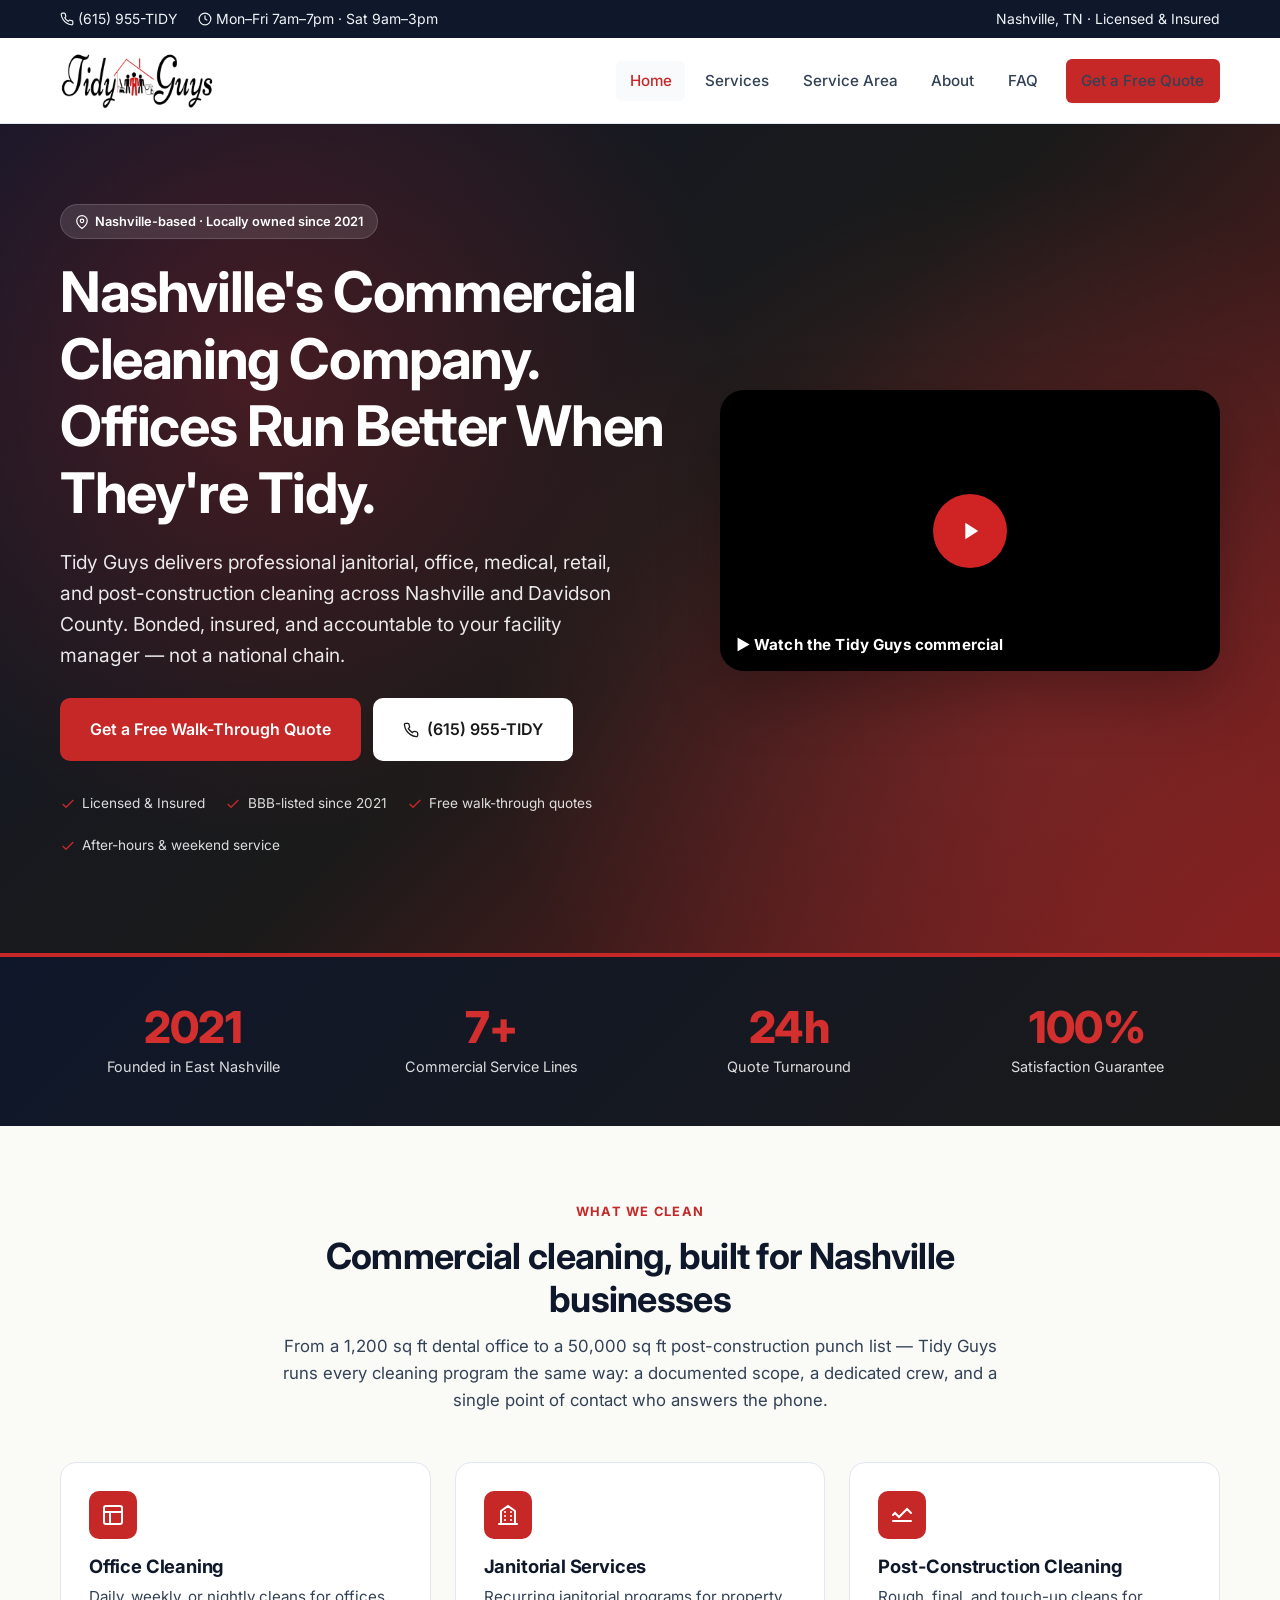
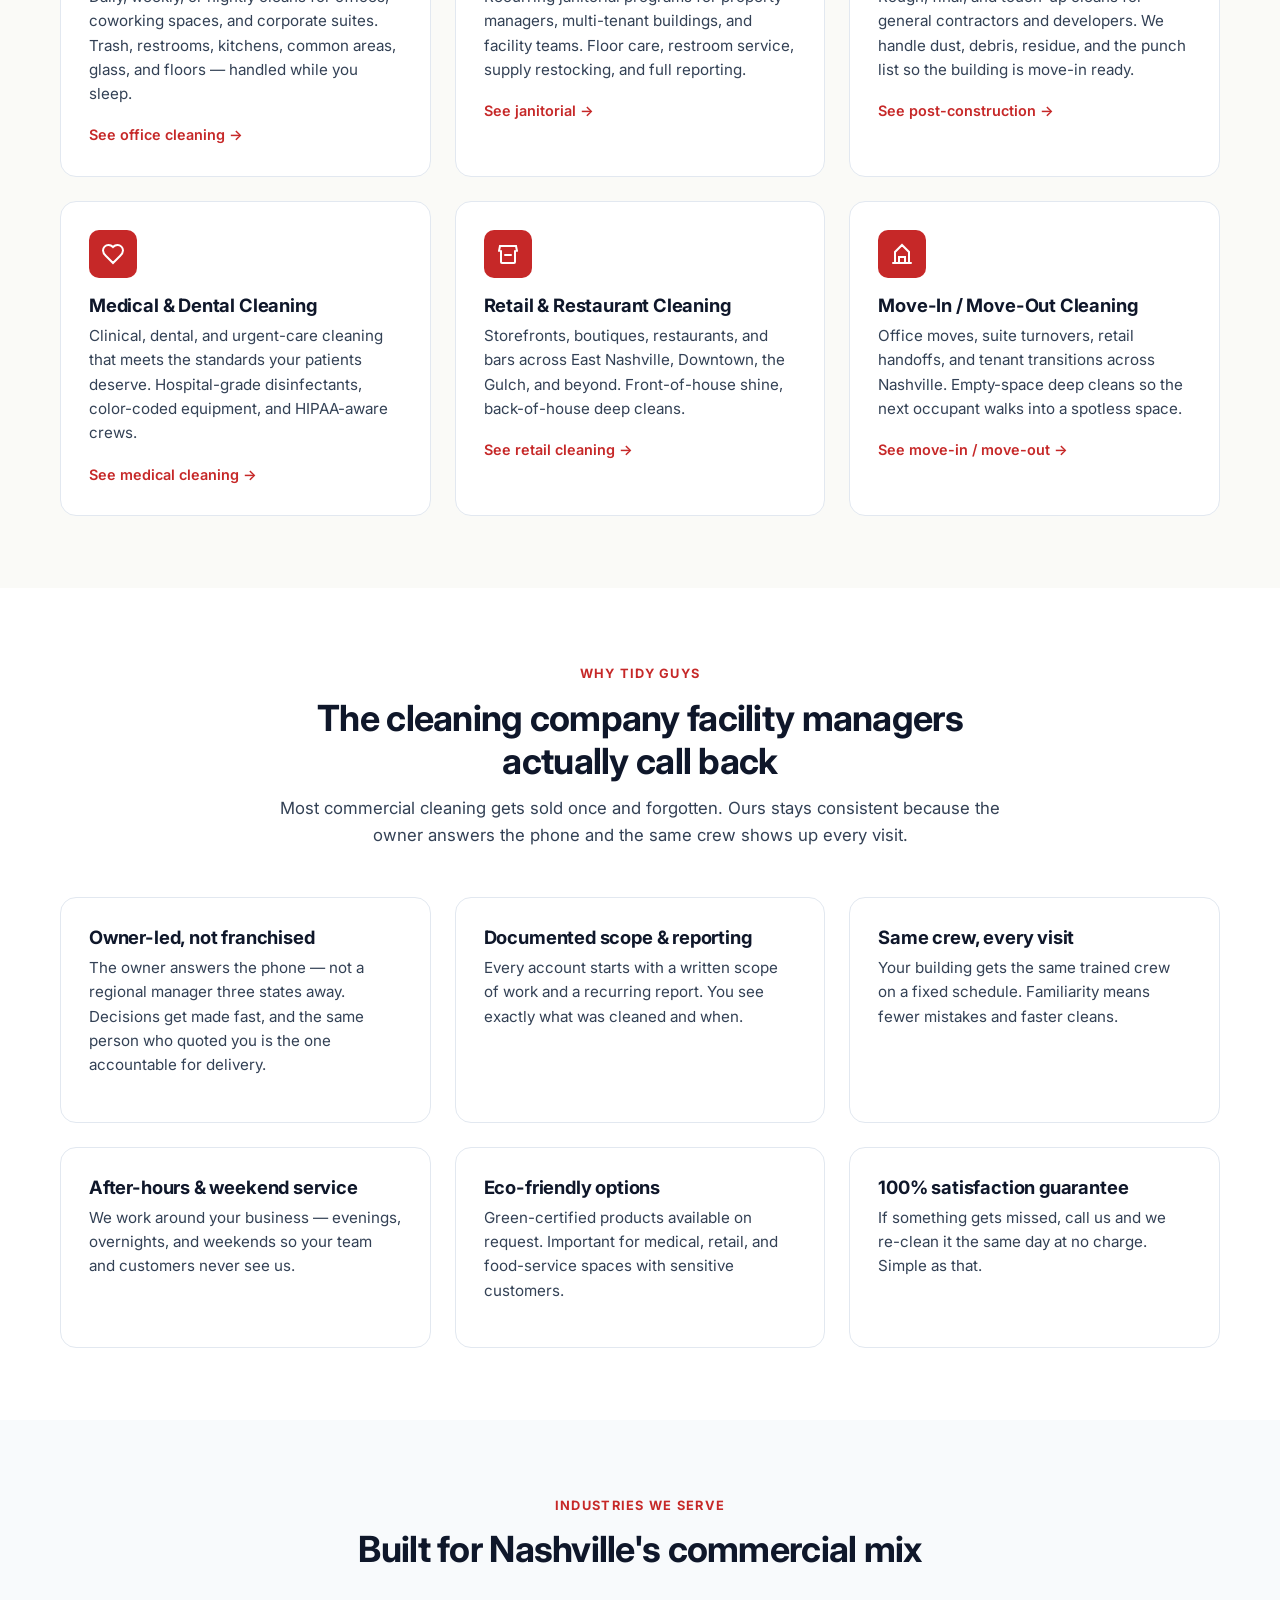
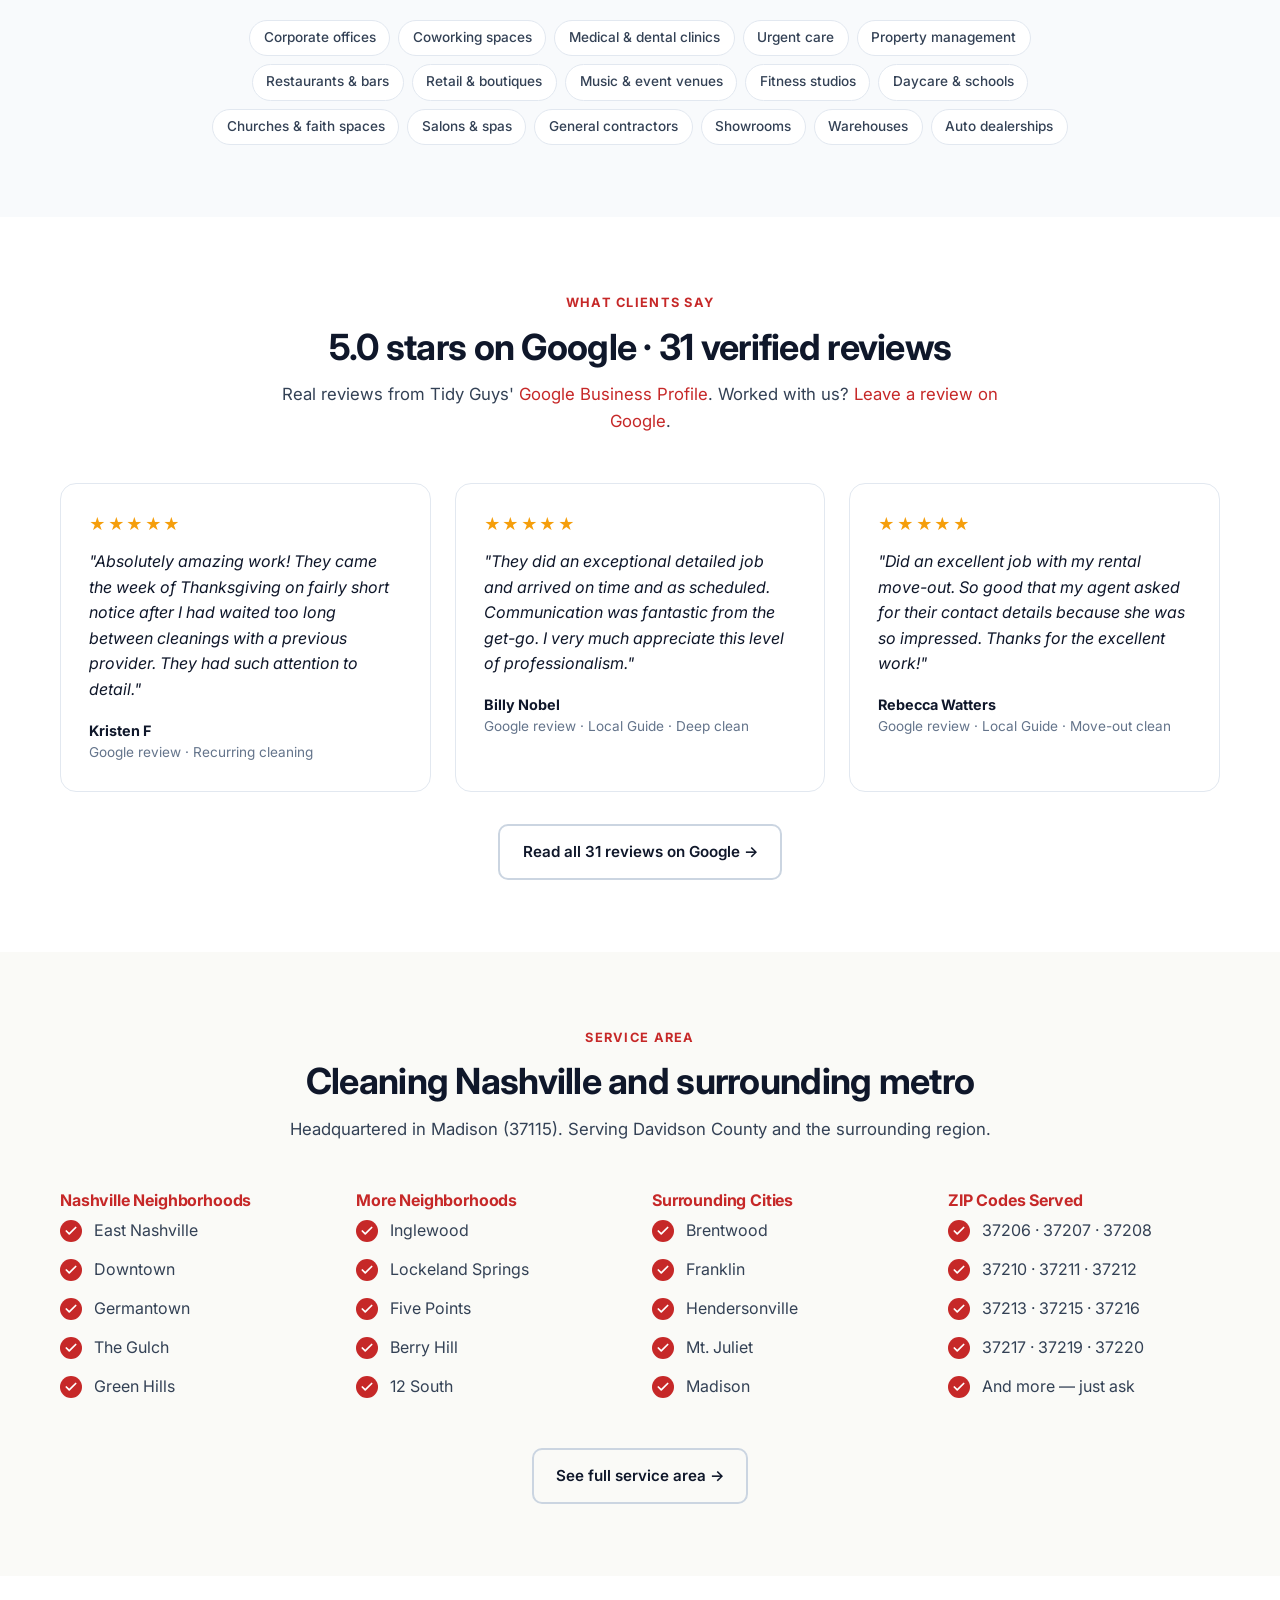
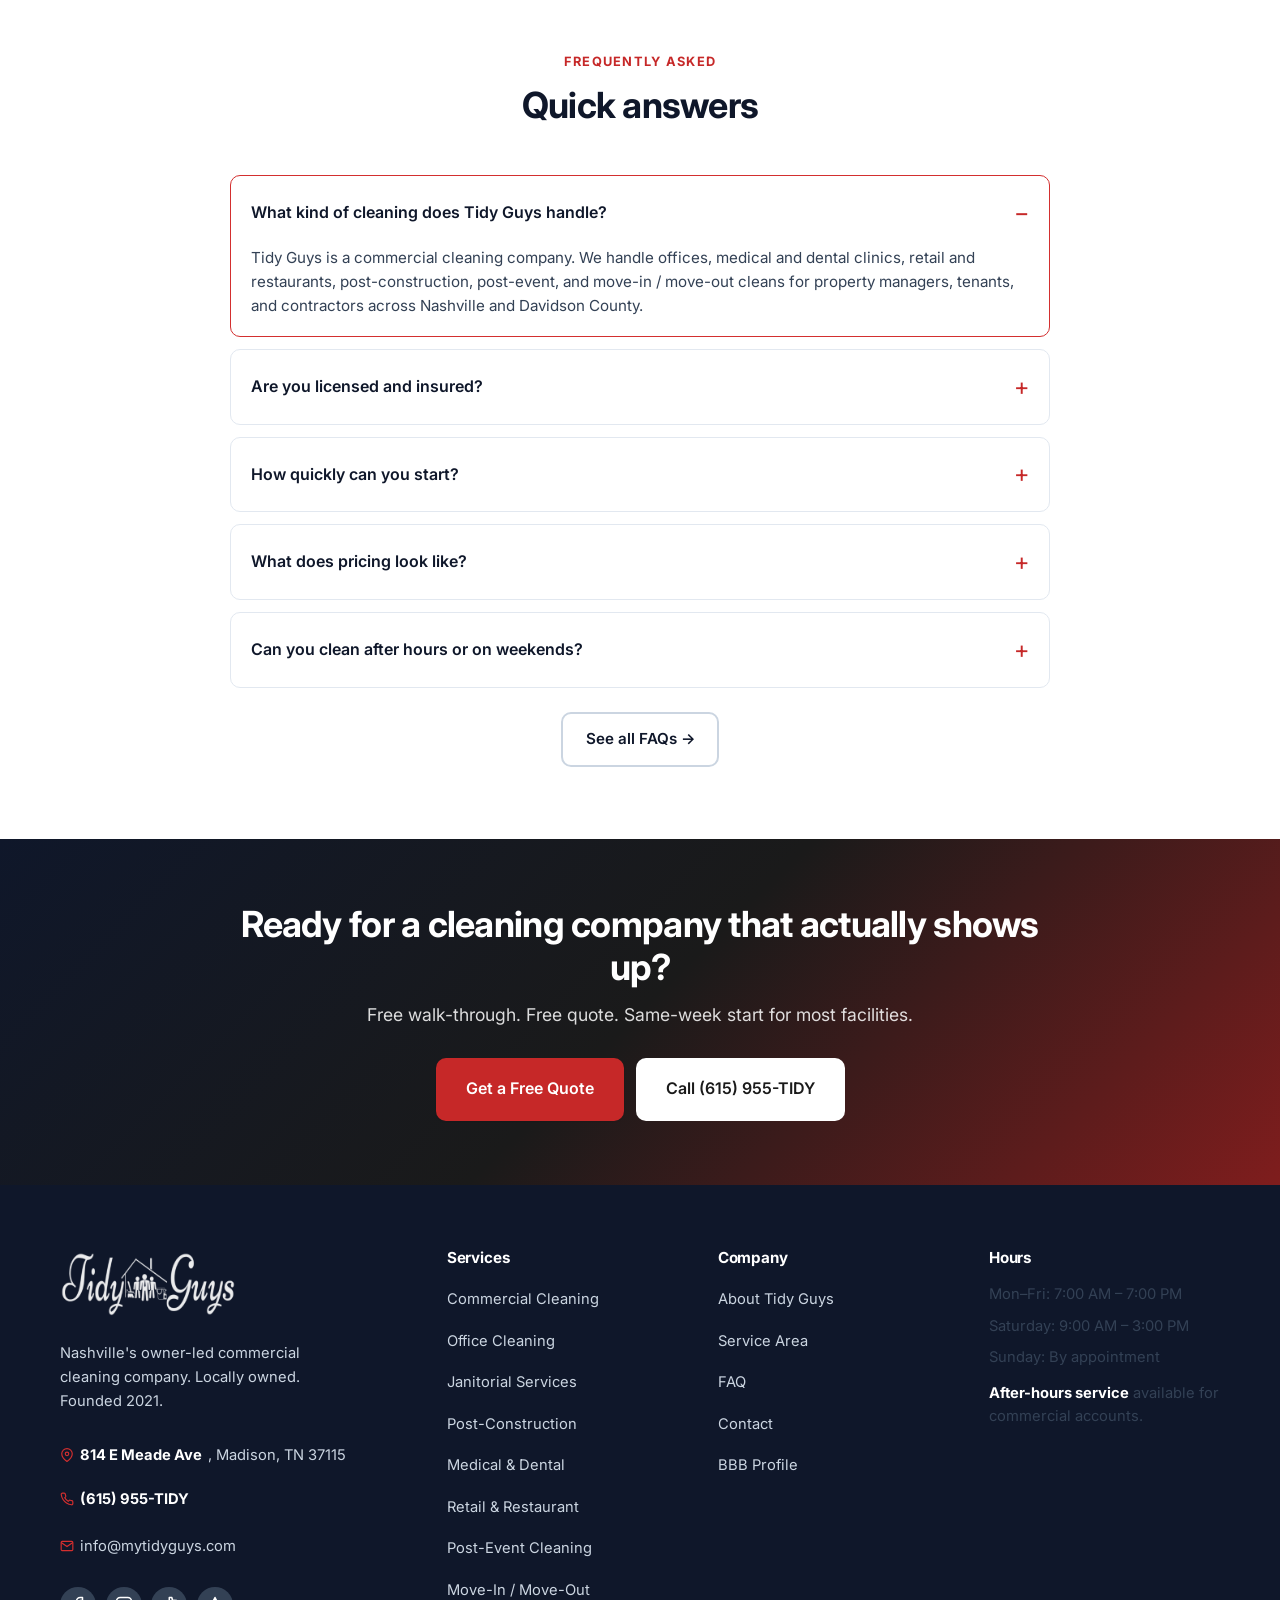
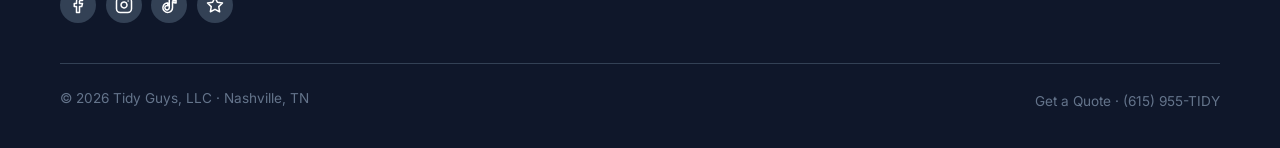
==== index.html @ 1c552ef1 "Fix email tap behavior + update Google reviews link - Email tap on mobile: intercepts mailto: on tou" ====
<!DOCTYPE html>
<html lang="en">
<head>
<meta charset="UTF-8">
<meta name="viewport" content="width=device-width, initial-scale=1.0">
<title>Tidy Guys | Commercial Cleaning &amp; Janitorial Services in Nashville, TN</title>
<meta name="description" content="Tidy Guys is Nashville's commercial cleaning and janitorial company. Office, medical, retail, post-construction, and post-event cleaning across Davidson County. Call (615) 955-TIDY for a free quote.">
<meta name="keywords" content="commercial cleaning Nashville, janitorial services Nashville, office cleaning Nashville, post-construction cleaning Nashville, Tidy Guys Nashville, East Nashville cleaning">
<meta name="author" content="Tidy Guys">
<meta name="robots" content="index, follow, max-image-preview:large">
<link rel="canonical" href="https://mytidyguys.com/">

<meta property="og:type" content="website">
<meta property="og:url" content="https://mytidyguys.com/">
<meta property="og:title" content="Tidy Guys | Commercial Cleaning &amp; Janitorial Services in Nashville, TN">
<meta property="og:description" content="Nashville's go-to commercial cleaning and janitorial company. Offices, medical, retail, post-construction, and post-event cleaning. Get a free quote today.">
<meta property="og:image" content="https://mytidyguys.com/og-image.jpg">
<meta property="og:site_name" content="Tidy Guys">
<meta property="og:locale" content="en_US">

<meta name="twitter:card" content="summary_large_image">
<meta name="twitter:title" content="Tidy Guys | Commercial Cleaning in Nashville, TN">
<meta name="twitter:description" content="Nashville's commercial cleaning and janitorial company. Free quotes. Bonded and insured.">
<meta name="twitter:image" content="https://mytidyguys.com/og-image.jpg">

<meta name="geo.region" content="US-TN">
<meta name="geo.placename" content="Nashville">
<meta name="geo.position" content="36.2570;-86.7170">
<meta name="ICBM" content="36.2570, -86.7170">

<link rel="preconnect" href="https://fonts.googleapis.com">
<link rel="preconnect" href="https://fonts.gstatic.com" crossorigin>
<link href="https://fonts.googleapis.com/css2?family=Inter:wght@400;500;600;700;800&display=swap" rel="stylesheet">
<link rel="stylesheet" href="/css/styles.css">

<link rel="icon" type="image/svg+xml" href="data:image/svg+xml,%3Csvg xmlns='http://www.w3.org/2000/svg' viewBox='0 0 64 64'%3E%3Crect width='64' height='64' rx='14' fill='%23dc2626'/%3E%3Ctext x='50%25' y='50%25' text-anchor='middle' dominant-baseline='central' font-family='Arial,sans-serif' font-weight='800' font-size='34' fill='white'%3ET%3C/text%3E%3C/svg%3E">

<script type="application/ld+json">
{
  "@context": "https://schema.org",
  "@type": "CleaningService",
  "@id": "https://mytidyguys.com/#business",
  "name": "Tidy Guys",
  "alternateName": "Tidy Guys Nashville",
  "url": "https://mytidyguys.com/",
  "logo": "https://mytidyguys.com/logo.png",
  "image": "https://mytidyguys.com/og-image.jpg",
  "description": "Tidy Guys is a Nashville, Tennessee commercial cleaning and janitorial company serving offices, medical facilities, retail spaces, restaurants, and post-construction sites across Davidson County and surrounding areas.",
  "telephone": "+1-615-955-8439",
  "email": "info@mytidyguys.com",
  "priceRange": "$$",
  "address": {
    "@type": "PostalAddress",
    "streetAddress": "814 E Meade Ave",
    "addressLocality": "Madison",
    "addressRegion": "TN",
    "postalCode": "37115",
    "addressCountry": "US"
  },
  "geo": {
    "@type": "GeoCoordinates",
    "latitude": 36.2570,
    "longitude": -86.7170
  },
  "areaServed": [
    {"@type": "City", "name": "Nashville", "@id": "https://en.wikipedia.org/wiki/Nashville,_Tennessee"},
    {"@type": "City", "name": "Brentwood, TN"},
    {"@type": "City", "name": "Franklin, TN"},
    {"@type": "City", "name": "Hendersonville, TN"},
    {"@type": "City", "name": "Mt. Juliet, TN"},
    {"@type": "City", "name": "Antioch, TN"},
    {"@type": "City", "name": "Madison, TN"},
    {"@type": "AdministrativeArea", "name": "Davidson County, TN"}
  ],
  "openingHoursSpecification": [
    {"@type": "OpeningHoursSpecification", "dayOfWeek": ["Monday","Tuesday","Wednesday","Thursday","Friday"], "opens": "07:00", "closes": "19:00"},
    {"@type": "OpeningHoursSpecification", "dayOfWeek": "Saturday", "opens": "09:00", "closes": "15:00"}
  ],
  "foundingDate": "2021",
  "foundingLocation": "Nashville, TN",
  "knowsAbout": [
    "Commercial cleaning",
    "Janitorial services",
    "Office cleaning",
    "Post-construction cleaning",
    "Medical facility cleaning",
    "Retail and restaurant cleaning",
    "Post-event cleaning",
    "Disinfection and sanitization",
    "Floor stripping and waxing",
    "Carpet cleaning"
  ],
  "sameAs": [
    "https://www.facebook.com/tidyguys615/",
    "https://www.instagram.com/tidyguys615/",
    "https://www.tiktok.com/@tidyguys",
    "https://www.google.com/search?q=Tidy+Guys+LLC+Reviews",
    "https://www.bbb.org/us/tn/nashville/profile/cleaning-services/tidy-guys-0573-37327518",
    "https://www.yelp.com/biz/tidy-guys-nashville",
    "https://nextdoor.com/pages/tidy-guys-nashville-tn/"
  ],
  "aggregateRating": {
    "@type": "AggregateRating",
    "ratingValue": "5.0",
    "reviewCount": "31",
    "bestRating": "5",
    "worstRating": "1"
  },
  "review": [
    {
      "@type": "Review",
      "author": {"@type": "Person", "name": "Kristen F"},
      "reviewRating": {"@type": "Rating", "ratingValue": "5", "bestRating": "5"},
      "reviewBody": "Absolutely amazing work! They came the week of Thanksgiving on fairly short notice after I had waited too long between cleanings with a previous provider. They had such attention to detail."
    }
  ],
  "hasOfferCatalog": {
    "@type": "OfferCatalog",
    "name": "Tidy Guys Commercial Cleaning Services",
    "itemListElement": [
      {"@type": "Offer", "itemOffered": {"@type": "Service", "name": "Commercial Cleaning", "url": "https://mytidyguys.com/services/commercial-cleaning.html"}},
      {"@type": "Offer", "itemOffered": {"@type": "Service", "name": "Office Cleaning", "url": "https://mytidyguys.com/services/office-cleaning.html"}},
      {"@type": "Offer", "itemOffered": {"@type": "Service", "name": "Janitorial Services", "url": "https://mytidyguys.com/services/janitorial-services.html"}},
      {"@type": "Offer", "itemOffered": {"@type": "Service", "name": "Post-Construction Cleaning", "url": "https://mytidyguys.com/services/post-construction-cleaning.html"}},
      {"@type": "Offer", "itemOffered": {"@type": "Service", "name": "Medical Facility Cleaning", "url": "https://mytidyguys.com/services/medical-cleaning.html"}},
      {"@type": "Offer", "itemOffered": {"@type": "Service", "name": "Retail &amp; Restaurant Cleaning", "url": "https://mytidyguys.com/services/retail-restaurant-cleaning.html"}},
      {"@type": "Offer", "itemOffered": {"@type": "Service", "name": "Post-Event Cleaning", "url": "https://mytidyguys.com/services/post-event-cleaning.html"}},
      {"@type": "Offer", "itemOffered": {"@type": "Service", "name": "Move-In / Move-Out Cleaning", "url": "https://mytidyguys.com/services/move-in-out-cleaning.html"}}
    ]
  },
  "slogan": "We keep it tidy, you do the rest.",
  "paymentAccepted": "Cash, Check, Credit Card, ACH",
  "currenciesAccepted": "USD"
}
</script>

<script type="application/ld+json">
{
  "@context": "https://schema.org",
  "@type": "WebSite",
  "url": "https://mytidyguys.com/",
  "name": "Tidy Guys",
  "publisher": {"@id": "https://mytidyguys.com/#business"},
  "inLanguage": "en-US"
}
</script>

<script type="application/ld+json">
{
  "@context": "https://schema.org",
  "@type": "VideoObject",
  "name": "Tidy Guys Commercial",
  "description": "Tidy Guys is Nashville's commercial cleaning and janitorial company serving offices, medical, retail, restaurants, post-construction, and post-event spaces across Davidson County.",
  "thumbnailUrl": "https://i.ytimg.com/vi/BDt0sd2KgnM/maxresdefault.jpg",
  "uploadDate": "2024-01-01",
  "contentUrl": "https://www.youtube.com/watch?v=BDt0sd2KgnM",
  "embedUrl": "https://www.youtube.com/embed/BDt0sd2KgnM",
  "publisher": {"@id": "https://mytidyguys.com/#business"}
}
</script>

<script type="application/ld+json">
{
  "@context": "https://schema.org",
  "@type": "FAQPage",
  "mainEntity": [
    {
      "@type": "Question",
      "name": "What areas does Tidy Guys serve?",
      "acceptedAnswer": {"@type": "Answer", "text": "Tidy Guys serves the entire Nashville metro area and Davidson County, including East Nashville, Downtown, Germantown, The Gulch, Green Hills, Brentwood, Franklin, Hendersonville, Mt. Juliet, Antioch, and Madison."}
    },
    {
      "@type": "Question",
      "name": "What kind of cleaning does Tidy Guys handle?",
      "acceptedAnswer": {"@type": "Answer", "text": "Tidy Guys is a commercial cleaning company. We handle offices, medical and dental clinics, retail and restaurants, post-construction, post-event, and move-in / move-out cleans for property managers, tenants, and contractors across Nashville and Davidson County."}
    },
    {
      "@type": "Question",
      "name": "Is Tidy Guys insured?",
      "acceptedAnswer": {"@type": "Answer", "text": "Yes. Tidy Guys is fully insured. Certificates of insurance can be provided to property managers and facility owners on request."}
    },
    {
      "@type": "Question",
      "name": "How fast can Tidy Guys provide a quote?",
      "acceptedAnswer": {"@type": "Answer", "text": "Most commercial quotes are returned within one business day after a brief walk-through or virtual consultation."}
    },
    {
      "@type": "Question",
      "name": "Does Tidy Guys offer after-hours and weekend cleaning?",
      "acceptedAnswer": {"@type": "Answer", "text": "Yes. Most of our commercial accounts are cleaned in the evening, overnight, or on weekends so your business can keep running uninterrupted."}
    }
  ]
}
</script>

<script type="application/ld+json">
{
  "@context": "https://schema.org",
  "@type": "BreadcrumbList",
  "itemListElement": [
    {"@type": "ListItem", "position": 1, "name": "Home", "item": "https://mytidyguys.com/"}
  ]
}
</script>
</head>
<body>

<!-- TOP BAR -->
<div class="topbar">
  <div class="container">
    <div class="topbar-left">
      <a href="tel:+16159558439"><svg viewBox="0 0 24 24" fill="none" stroke="currentColor" stroke-width="2"><path d="M22 16.92v3a2 2 0 0 1-2.18 2 19.79 19.79 0 0 1-8.63-3.07 19.5 19.5 0 0 1-6-6 19.79 19.79 0 0 1-3.07-8.67A2 2 0 0 1 4.11 2h3a2 2 0 0 1 2 1.72 12.84 12.84 0 0 0 .7 2.81 2 2 0 0 1-.45 2.11L8.09 9.91a16 16 0 0 0 6 6l1.27-1.27a2 2 0 0 1 2.11-.45 12.84 12.84 0 0 0 2.81.7A2 2 0 0 1 22 16.92z"/></svg>(615) 955-TIDY</a>
      <span class="hide-mobile"><svg viewBox="0 0 24 24" fill="none" stroke="currentColor" stroke-width="2"><circle cx="12" cy="12" r="10"/><polyline points="12 6 12 12 16 14"/></svg>Mon–Fri 7am–7pm · Sat 9am–3pm</span>
    </div>
    <div class="topbar-right">
      <span>Nashville, TN · Licensed &amp; Insured</span>
    </div>
  </div>
</div>

<!-- HEADER -->
<header class="header">
  <div class="container">
    <a href="/" class="logo" aria-label="Tidy Guys home"><img src="/logo.png" onerror="this.onerror=null;this.src='/logo.svg'" alt="Tidy Guys — Nashville Commercial Cleaning" class="logo-img"></a>
    <button class="menu-toggle" aria-label="Toggle menu" onclick="document.querySelector('.nav').classList.toggle('is-open')">
      <svg viewBox="0 0 24 24" fill="none" stroke-width="2" stroke-linecap="round"><line x1="3" y1="6" x2="21" y2="6"/><line x1="3" y1="12" x2="21" y2="12"/><line x1="3" y1="18" x2="21" y2="18"/></svg>
    </button>
    <nav class="nav" aria-label="Primary">
      <a href="/" class="active">Home</a>
      <a href="/services.html">Services</a>
      <a href="/service-area.html">Service Area</a>
      <a href="/about.html">About</a>
      <a href="/faq.html">FAQ</a>
      <a href="/contact.html" class="btn btn-primary">Get a Free Quote</a>
    </nav>
  </div>
</header>

<!-- HERO -->
<section class="hero">
  <div class="container">
    <div class="hero-grid">
      <div>
        <span class="hero-eyebrow">
          <svg width="14" height="14" viewBox="0 0 24 24" fill="none" stroke="currentColor" stroke-width="2"><path d="M21 10c0 7-9 13-9 13s-9-6-9-13a9 9 0 0 1 18 0z"/><circle cx="12" cy="10" r="3"/></svg>
          Nashville-based · Locally owned since 2021
        </span>
        <h1>Nashville's Commercial Cleaning Company.<br>Offices Run Better When They're Tidy.</h1>
        <p class="lede">Tidy Guys delivers professional janitorial, office, medical, retail, and post-construction cleaning across Nashville and Davidson County. Bonded, insured, and accountable to your facility manager — not a national chain.</p>
        <div class="hero-ctas">
          <a href="/contact.html" class="btn btn-accent btn-lg">Get a Free Walk-Through Quote</a>
          <a href="tel:+16159558439" class="btn btn-white btn-lg">
            <svg width="16" height="16" viewBox="0 0 24 24" fill="none" stroke="currentColor" stroke-width="2"><path d="M22 16.92v3a2 2 0 0 1-2.18 2 19.79 19.79 0 0 1-8.63-3.07 19.5 19.5 0 0 1-6-6 19.79 19.79 0 0 1-3.07-8.67A2 2 0 0 1 4.11 2h3a2 2 0 0 1 2 1.72 12.84 12.84 0 0 0 .7 2.81 2 2 0 0 1-.45 2.11L8.09 9.91a16 16 0 0 0 6 6l1.27-1.27a2 2 0 0 1 2.11-.45 12.84 12.84 0 0 0 2.81.7A2 2 0 0 1 22 16.92z"/></svg>
            (615) 955-TIDY
          </a>
        </div>
        <div class="hero-trust">
          <span><svg viewBox="0 0 24 24" fill="none" stroke-width="2"><polyline points="20 6 9 17 4 12"/></svg>Licensed &amp; Insured</span>
          <span><svg viewBox="0 0 24 24" fill="none" stroke-width="2"><polyline points="20 6 9 17 4 12"/></svg>BBB-listed since 2021</span>
          <span><svg viewBox="0 0 24 24" fill="none" stroke-width="2"><polyline points="20 6 9 17 4 12"/></svg>Free walk-through quotes</span>
          <span><svg viewBox="0 0 24 24" fill="none" stroke-width="2"><polyline points="20 6 9 17 4 12"/></svg>After-hours &amp; weekend service</span>
        </div>
      </div>

      <aside class="hero-card hero-video" style="padding:0;overflow:hidden;background:#000;">
        <div id="tg-video" class="tg-video-wrap" role="button" tabindex="0" aria-label="Play Tidy Guys commercial" style="position:relative;aspect-ratio:16/9;width:100%;cursor:pointer;background:url('https://i.ytimg.com/vi/BDt0sd2KgnM/maxresdefault.jpg') center/cover no-repeat;">
          <div aria-hidden="true" style="position:absolute;inset:0;background:linear-gradient(180deg, rgba(0,0,0,0) 40%, rgba(0,0,0,0.55) 100%);"></div>
          <div aria-hidden="true" style="position:absolute;top:50%;left:50%;transform:translate(-50%,-50%);width:74px;height:74px;border-radius:50%;background:rgba(220,38,38,0.95);display:flex;align-items:center;justify-content:center;box-shadow:0 8px 24px rgba(0,0,0,0.45);">
            <svg width="28" height="28" viewBox="0 0 24 24" fill="white" aria-hidden="true"><polygon points="8,5 19,12 8,19"/></svg>
          </div>
          <div style="position:absolute;left:1rem;right:1rem;bottom:0.9rem;color:#fff;font-weight:700;font-size:0.95rem;letter-spacing:0.01em;text-shadow:0 1px 4px rgba(0,0,0,0.6);">▶ Watch the Tidy Guys commercial</div>
        </div>
        <script>
          (function(){
            var w = document.getElementById('tg-video');
            if(!w) return;
            function load(){
              var f = document.createElement('iframe');
              f.setAttribute('src','https://www.youtube.com/embed/BDt0sd2KgnM?autoplay=1&rel=0&modestbranding=1');
              f.setAttribute('title','Tidy Guys commercial');
              f.setAttribute('allow','accelerometer; autoplay; clipboard-write; encrypted-media; gyroscope; picture-in-picture; web-share');
              f.setAttribute('allowfullscreen','');
              f.setAttribute('loading','lazy');
              f.style.cssText='width:100%;height:100%;border:0;display:block;';
              w.innerHTML='';
              w.style.cursor='default';
              w.appendChild(f);
            }
            w.addEventListener('click', load);
            w.addEventListener('keydown', function(e){ if(e.key==='Enter'||e.key===' '){ e.preventDefault(); load(); } });
          })();
        </script>
      </aside>
    </div>
  </div>
</section>

<!-- TRUST STAT BAND -->
<section class="stat-band">
  <div class="container">
    <div class="stat-grid">
      <div class="stat"><div class="num">2021</div><div class="lab">Founded in East Nashville</div></div>
      <div class="stat"><div class="num">7+</div><div class="lab">Commercial Service Lines</div></div>
      <div class="stat"><div class="num">24h</div><div class="lab">Quote Turnaround</div></div>
      <div class="stat"><div class="num">100%</div><div class="lab">Satisfaction Guarantee</div></div>
    </div>
  </div>
</section>

<!-- SERVICES -->
<section class="section section-cream" id="services">
  <div class="container">
    <div class="section-head">
      <span class="eyebrow">What We Clean</span>
      <h2>Commercial cleaning, built for Nashville businesses</h2>
      <p>From a 1,200 sq ft dental office to a 50,000 sq ft post-construction punch list — Tidy Guys runs every cleaning program the same way: a documented scope, a dedicated crew, and a single point of contact who answers the phone.</p>
    </div>

    <div class="grid grid-3">

      <article class="card">
        <div class="card-icon"><svg viewBox="0 0 24 24" fill="none" stroke-width="2" stroke-linecap="round"><rect x="3" y="3" width="18" height="18" rx="2"/><path d="M3 9h18M9 21V9"/></svg></div>
        <h3>Office Cleaning</h3>
        <p>Daily, weekly, or nightly cleans for offices, coworking spaces, and corporate suites. Trash, restrooms, kitchens, common areas, glass, and floors — handled while you sleep.</p>
        <a href="/services/office-cleaning.html" class="card-link">See office cleaning →</a>
      </article>

      <article class="card">
        <div class="card-icon"><svg viewBox="0 0 24 24" fill="none" stroke-width="2" stroke-linecap="round"><path d="M3 21h18M5 21V8l7-5 7 5v13M9 9h.01M9 13h.01M9 17h.01M15 9h.01M15 13h.01M15 17h.01"/></svg></div>
        <h3>Janitorial Services</h3>
        <p>Recurring janitorial programs for property managers, multi-tenant buildings, and facility teams. Floor care, restroom service, supply restocking, and full reporting.</p>
        <a href="/services/janitorial-services.html" class="card-link">See janitorial →</a>
      </article>

      <article class="card">
        <div class="card-icon"><svg viewBox="0 0 24 24" fill="none" stroke-width="2" stroke-linecap="round"><path d="M3 12l2-2 4 4 8-8 4 4M3 18h18"/></svg></div>
        <h3>Post-Construction Cleaning</h3>
        <p>Rough, final, and touch-up cleans for general contractors and developers. We handle dust, debris, residue, and the punch list so the building is move-in ready.</p>
        <a href="/services/post-construction-cleaning.html" class="card-link">See post-construction →</a>
      </article>

      <article class="card">
        <div class="card-icon"><svg viewBox="0 0 24 24" fill="none" stroke-width="2" stroke-linecap="round"><path d="M19 14c1.49-1.46 3-3.21 3-5.5A5.5 5.5 0 0 0 16.5 3c-1.76 0-3 .5-4.5 2-1.5-1.5-2.74-2-4.5-2A5.5 5.5 0 0 0 2 8.5c0 2.29 1.51 4.04 3 5.5l7 7z"/></svg></div>
        <h3>Medical &amp; Dental Cleaning</h3>
        <p>Clinical, dental, and urgent-care cleaning that meets the standards your patients deserve. Hospital-grade disinfectants, color-coded equipment, and HIPAA-aware crews.</p>
        <a href="/services/medical-cleaning.html" class="card-link">See medical cleaning →</a>
      </article>

      <article class="card">
        <div class="card-icon"><svg viewBox="0 0 24 24" fill="none" stroke-width="2" stroke-linecap="round"><path d="M3 9l1-5h16l1 5M5 9v11a1 1 0 0 0 1 1h12a1 1 0 0 0 1-1V9M9 13h6"/></svg></div>
        <h3>Retail &amp; Restaurant Cleaning</h3>
        <p>Storefronts, boutiques, restaurants, and bars across East Nashville, Downtown, the Gulch, and beyond. Front-of-house shine, back-of-house deep cleans.</p>
        <a href="/services/retail-restaurant-cleaning.html" class="card-link">See retail cleaning →</a>
      </article>

      <article class="card">
        <div class="card-icon"><svg viewBox="0 0 24 24" fill="none" stroke-width="2" stroke-linecap="round"><path d="M3 21h18M5 21V10l7-7 7 7v11M9 21v-6h6v6"/></svg></div>
        <h3>Move-In / Move-Out Cleaning</h3>
        <p>Office moves, suite turnovers, retail handoffs, and tenant transitions across Nashville. Empty-space deep cleans so the next occupant walks into a spotless space.</p>
        <a href="/services/move-in-out-cleaning.html" class="card-link">See move-in / move-out →</a>
      </article>

    </div>
  </div>
</section>

<!-- WHY TIDY GUYS -->
<section class="section">
  <div class="container">
    <div class="section-head">
      <span class="eyebrow">Why Tidy Guys</span>
      <h2>The cleaning company facility managers actually call back</h2>
      <p>Most commercial cleaning gets sold once and forgotten. Ours stays consistent because the owner answers the phone and the same crew shows up every visit.</p>
    </div>

    <div class="grid grid-3">
      <div class="card">
        <h3>Owner-led, not franchised</h3>
        <p>The owner answers the phone — not a regional manager three states away. Decisions get made fast, and the same person who quoted you is the one accountable for delivery.</p>
      </div>
      <div class="card">
        <h3>Documented scope &amp; reporting</h3>
        <p>Every account starts with a written scope of work and a recurring report. You see exactly what was cleaned and when.</p>
      </div>
      <div class="card">
        <h3>Same crew, every visit</h3>
        <p>Your building gets the same trained crew on a fixed schedule. Familiarity means fewer mistakes and faster cleans.</p>
      </div>
      <div class="card">
        <h3>After-hours &amp; weekend service</h3>
        <p>We work around your business — evenings, overnights, and weekends so your team and customers never see us.</p>
      </div>
      <div class="card">
        <h3>Eco-friendly options</h3>
        <p>Green-certified products available on request. Important for medical, retail, and food-service spaces with sensitive customers.</p>
      </div>
      <div class="card">
        <h3>100% satisfaction guarantee</h3>
        <p>If something gets missed, call us and we re-clean it the same day at no charge. Simple as that.</p>
      </div>
    </div>
  </div>
</section>

<!-- INDUSTRIES -->
<section class="section section-slate">
  <div class="container">
    <div class="section-head">
      <span class="eyebrow">Industries We Serve</span>
      <h2>Built for Nashville's commercial mix</h2>
    </div>
    <div class="industries" style="justify-content:center;max-width:900px;margin:0 auto;">
      <span class="industry-tag">Corporate offices</span>
      <span class="industry-tag">Coworking spaces</span>
      <span class="industry-tag">Medical &amp; dental clinics</span>
      <span class="industry-tag">Urgent care</span>
      <span class="industry-tag">Property management</span>
      <span class="industry-tag">Restaurants &amp; bars</span>
      <span class="industry-tag">Retail &amp; boutiques</span>
      <span class="industry-tag">Music &amp; event venues</span>
      <span class="industry-tag">Fitness studios</span>
      <span class="industry-tag">Daycare &amp; schools</span>
      <span class="industry-tag">Churches &amp; faith spaces</span>
      <span class="industry-tag">Salons &amp; spas</span>
      <span class="industry-tag">General contractors</span>
      <span class="industry-tag">Showrooms</span>
      <span class="industry-tag">Warehouses</span>
      <span class="industry-tag">Auto dealerships</span>
    </div>
  </div>
</section>

<!-- TESTIMONIAL / REVIEWS PROMPT -->
<section class="section">
  <div class="container">
    <div class="section-head">
      <span class="eyebrow">What Clients Say</span>
      <h2>5.0 stars on Google · 31 verified reviews</h2>
      <p>Real reviews from Tidy Guys' <a href="https://www.google.com/search?q=Tidy+Guys+LLC+Reviews" target="_blank" rel="noopener">Google Business Profile</a>. Worked with us? <a href="https://www.google.com/search?q=Tidy+Guys+LLC+Reviews" target="_blank" rel="noopener">Leave a review on Google</a>.</p>
    </div>
    <div class="grid grid-3">
      <div class="testimonial">
        <div class="stars">★★★★★</div>
        <p>"Absolutely amazing work! They came the week of Thanksgiving on fairly short notice after I had waited too long between cleanings with a previous provider. They had such attention to detail."</p>
        <div class="testimonial-author">Kristen F</div>
        <div class="testimonial-meta">Google review · Recurring cleaning</div>
      </div>
      <div class="testimonial">
        <div class="stars">★★★★★</div>
        <p>"They did an exceptional detailed job and arrived on time and as scheduled. Communication was fantastic from the get-go. I very much appreciate this level of professionalism."</p>
        <div class="testimonial-author">Billy Nobel</div>
        <div class="testimonial-meta">Google review · Local Guide · Deep clean</div>
      </div>
      <div class="testimonial">
        <div class="stars">★★★★★</div>
        <p>"Did an excellent job with my rental move-out. So good that my agent asked for their contact details because she was so impressed. Thanks for the excellent work!"</p>
        <div class="testimonial-author">Rebecca Watters</div>
        <div class="testimonial-meta">Google review · Local Guide · Move-out clean</div>
      </div>
    </div>
    <div style="text-align:center;margin-top:2rem;">
      <a href="https://www.google.com/search?q=Tidy+Guys+LLC+Reviews" target="_blank" rel="noopener" class="btn btn-ghost">Read all 31 reviews on Google →</a>
    </div>
  </div>
</section>

<!-- SERVICE AREA -->
<section class="section section-cream">
  <div class="container">
    <div class="section-head">
      <span class="eyebrow">Service Area</span>
      <h2>Cleaning Nashville and surrounding metro</h2>
      <p>Headquartered in Madison (37115). Serving Davidson County and the surrounding region.</p>
    </div>
    <div class="grid grid-4">
      <div>
        <h4 style="color:var(--teal-700);margin-bottom:0.5rem;">Nashville Neighborhoods</h4>
        <ul class="feature-list">
          <li>East Nashville</li>
          <li>Downtown</li>
          <li>Germantown</li>
          <li>The Gulch</li>
          <li>Green Hills</li>
        </ul>
      </div>
      <div>
        <h4 style="color:var(--teal-700);margin-bottom:0.5rem;">More Neighborhoods</h4>
        <ul class="feature-list">
          <li>Inglewood</li>
          <li>Lockeland Springs</li>
          <li>Five Points</li>
          <li>Berry Hill</li>
          <li>12 South</li>
        </ul>
      </div>
      <div>
        <h4 style="color:var(--teal-700);margin-bottom:0.5rem;">Surrounding Cities</h4>
        <ul class="feature-list">
          <li>Brentwood</li>
          <li>Franklin</li>
          <li>Hendersonville</li>
          <li>Mt. Juliet</li>
          <li>Madison</li>
        </ul>
      </div>
      <div>
        <h4 style="color:var(--teal-700);margin-bottom:0.5rem;">ZIP Codes Served</h4>
        <ul class="feature-list">
          <li>37206 · 37207 · 37208</li>
          <li>37210 · 37211 · 37212</li>
          <li>37213 · 37215 · 37216</li>
          <li>37217 · 37219 · 37220</li>
          <li>And more — just ask</li>
        </ul>
      </div>
    </div>
    <div style="text-align:center;margin-top:2rem;">
      <a href="/service-area.html" class="btn btn-ghost">See full service area →</a>
    </div>
  </div>
</section>

<!-- FAQ TEASER -->
<section class="section">
  <div class="container container-narrow">
    <div class="section-head">
      <span class="eyebrow">Frequently Asked</span>
      <h2>Quick answers</h2>
    </div>

    <div class="faq-list">
      <details class="faq" open>
        <summary>What kind of cleaning does Tidy Guys handle?</summary>
        <p>Tidy Guys is a commercial cleaning company. We handle offices, medical and dental clinics, retail and restaurants, post-construction, post-event, and move-in / move-out cleans for property managers, tenants, and contractors across Nashville and Davidson County.</p>
      </details>
      <details class="faq">
        <summary>Are you licensed and insured?</summary>
        <p>Yes. We're fully insured and can provide a Certificate of Insurance to your property manager or facility owner before service begins.</p>
      </details>
      <details class="faq">
        <summary>How quickly can you start?</summary>
        <p>Most commercial accounts can start within 5–7 business days of the walk-through. Urgent post-construction and post-event jobs can be scheduled faster — call (615) 955-TIDY.</p>
      </details>
      <details class="faq">
        <summary>What does pricing look like?</summary>
        <p>Commercial cleaning is priced per facility based on square footage, scope, and frequency. We give written quotes after a brief walk-through (in person or virtual) — no obligation.</p>
      </details>
      <details class="faq">
        <summary>Can you clean after hours or on weekends?</summary>
        <p>Yes. Most of our accounts are cleaned in the evening, overnight, or on weekends so your team and customers don't see us.</p>
      </details>
    </div>
    <div style="text-align:center;margin-top:1.5rem;">
      <a href="/faq.html" class="btn btn-ghost">See all FAQs →</a>
    </div>
  </div>
</section>

<!-- CTA -->
<section class="cta-band">
  <div class="container container-narrow">
    <h2>Ready for a cleaning company that actually shows up?</h2>
    <p>Free walk-through. Free quote. Same-week start for most facilities.</p>
    <div class="btn-row">
      <a href="/contact.html" class="btn btn-accent btn-lg">Get a Free Quote</a>
      <a href="tel:+16159558439" class="btn btn-white btn-lg">Call (615) 955-TIDY</a>
    </div>
  </div>
</section>

<!-- FOOTER -->
<footer class="footer">
  <div class="container">
    <div class="footer-grid">
      <div>
        <a href="/" class="logo" aria-label="Tidy Guys home"><img src="/logo.png" onerror="this.onerror=null;this.src='/logo.svg'" alt="Tidy Guys — Nashville Commercial Cleaning" class="logo-img"></a>
        <p class="footer-tagline">Nashville's owner-led commercial cleaning company. Locally owned. Founded 2021.</p>
        <div class="nap-block">
          <div><svg viewBox="0 0 24 24" fill="none" stroke-width="2"><path d="M21 10c0 7-9 13-9 13s-9-6-9-13a9 9 0 0 1 18 0z"/><circle cx="12" cy="10" r="3"/></svg><strong>814 E Meade Ave</strong>, Madison, TN 37115</div>
          <div><svg viewBox="0 0 24 24" fill="none" stroke-width="2"><path d="M22 16.92v3a2 2 0 0 1-2.18 2 19.79 19.79 0 0 1-8.63-3.07 19.5 19.5 0 0 1-6-6 19.79 19.79 0 0 1-3.07-8.67A2 2 0 0 1 4.11 2h3a2 2 0 0 1 2 1.72 12.84 12.84 0 0 0 .7 2.81 2 2 0 0 1-.45 2.11L8.09 9.91a16 16 0 0 0 6 6l1.27-1.27a2 2 0 0 1 2.11-.45 12.84 12.84 0 0 0 2.81.7A2 2 0 0 1 22 16.92z"/></svg><a href="tel:+16159558439"><strong>(615) 955-TIDY</strong></a></div>
          <div><a href="mailto:info@mytidyguys.com" class="nap-link"><svg viewBox="0 0 24 24" fill="none" stroke-width="2"><path d="M4 4h16c1.1 0 2 .9 2 2v12c0 1.1-.9 2-2 2H4c-1.1 0-2-.9-2-2V6c0-1.1.9-2 2-2z"/><polyline points="22,6 12,13 2,6"/></svg>info@mytidyguys.com</a></div>
        </div>
        <div class="social-row">
          <a href="https://www.facebook.com/tidyguys615/" target="_blank" rel="noopener" aria-label="Facebook"><svg viewBox="0 0 24 24" stroke-width="2" fill="none" stroke-linecap="round" stroke-linejoin="round"><path d="M18 2h-3a5 5 0 0 0-5 5v3H7v4h3v8h4v-8h3l1-4h-4V7a1 1 0 0 1 1-1h3z"/></svg></a>
          <a href="https://www.instagram.com/tidyguys615/" target="_blank" rel="noopener" aria-label="Instagram"><svg viewBox="0 0 24 24" stroke-width="2" fill="none" stroke-linecap="round" stroke-linejoin="round"><rect x="2" y="2" width="20" height="20" rx="5"/><path d="M16 11.37A4 4 0 1 1 12.63 8 4 4 0 0 1 16 11.37z"/><line x1="17.5" y1="6.5" x2="17.51" y2="6.5"/></svg></a>
          <a href="https://www.tiktok.com/@tidyguys" target="_blank" rel="noopener" aria-label="TikTok"><svg viewBox="0 0 24 24" stroke-width="2" fill="none" stroke-linecap="round" stroke-linejoin="round"><path d="M19.59 6.69a4.83 4.83 0 0 1-3.77-4.25V2h-3.45v13.67a2.89 2.89 0 0 1-5.2 1.74 2.89 2.89 0 0 1 2.31-4.64 2.93 2.93 0 0 1 .88.13V9.4a6.84 6.84 0 0 0-1-.05A6.33 6.33 0 0 0 5.8 20.1a6.34 6.34 0 0 0 10.86-4.43V7.7a8.16 8.16 0 0 0 4.77 1.52v-3.4a4.85 4.85 0 0 1-1.84-.13z"/></svg></a>
          <a href="https://www.google.com/search?q=Tidy+Guys+LLC+Reviews" target="_blank" rel="noopener" aria-label="Google reviews"><svg viewBox="0 0 24 24" stroke-width="2" fill="none" stroke-linecap="round" stroke-linejoin="round"><polygon points="12 2 15.09 8.26 22 9.27 17 14.14 18.18 21.02 12 17.77 5.82 21.02 7 14.14 2 9.27 8.91 8.26 12 2"/></svg></a>
        </div>
      </div>

      <div>
        <h4>Services</h4>
        <ul>
          <li><a href="/services/commercial-cleaning.html">Commercial Cleaning</a></li>
          <li><a href="/services/office-cleaning.html">Office Cleaning</a></li>
          <li><a href="/services/janitorial-services.html">Janitorial Services</a></li>
          <li><a href="/services/post-construction-cleaning.html">Post-Construction</a></li>
          <li><a href="/services/medical-cleaning.html">Medical &amp; Dental</a></li>
          <li><a href="/services/retail-restaurant-cleaning.html">Retail &amp; Restaurant</a></li>
          <li><a href="/services/post-event-cleaning.html">Post-Event Cleaning</a></li>
          <li><a href="/services/move-in-out-cleaning.html">Move-In / Move-Out</a></li>
        </ul>
      </div>

      <div>
        <h4>Company</h4>
        <ul>
          <li><a href="/about.html">About Tidy Guys</a></li>
          <li><a href="/service-area.html">Service Area</a></li>
          <li><a href="/faq.html">FAQ</a></li>
          <li><a href="/contact.html">Contact</a></li>
          <li><a href="https://www.bbb.org/us/tn/nashville/profile/cleaning-services/tidy-guys-0573-37327518" target="_blank" rel="noopener">BBB Profile</a></li>
        </ul>
      </div>

      <div>
        <h4>Hours</h4>
        <ul>
          <li>Mon–Fri: 7:00 AM – 7:00 PM</li>
          <li>Saturday: 9:00 AM – 3:00 PM</li>
          <li>Sunday: By appointment</li>
          <li style="margin-top:0.75rem;"><strong style="color:white;">After-hours service</strong> available for commercial accounts.</li>
        </ul>
      </div>
    </div>

    <div class="footer-bottom">
      <div>© <span id="yr"></span> Tidy Guys, LLC · Nashville, TN</div>
      <div><a href="/contact.html">Get a Quote</a> · <a href="tel:+16159558439">(615) 955-TIDY</a></div>
    </div>
  </div>
</footer>

<script src="/js/main.js"></script>

</body>
</html>
---- css/styles.css ----
/* Tidy Guys — Nashville's Commercial Cleaning Company */
/* Design system: clean, trust-forward, mobile-first */

:root {
  /* Brand: Tidy Guys — black wordmark + brand red (matches WGAI brand config) */
  --red-900: #7f1d1d;
  --red-800: #991b1b;
  --red-700: #b91c1c;
  --red-600: #C62828;  /* OFFICIAL brand primary */
  --red-500: #D32F2F;  /* OFFICIAL brand accent */
  --red-400: #ef5350;
  /* Aliased for legacy class compat — same red ramp */
  --teal-900: #1a1a1a;
  --teal-700: #C62828;
  --teal-500: #D32F2F;
  --green-500: #C62828;
  --green-600: #b91c1c;
  --slate-900: #0f172a;
  --slate-700: #334155;
  --slate-500: #64748b;
  --slate-300: #cbd5e1;
  --slate-200: #e2e8f0;
  --slate-100: #f1f5f9;
  --slate-50: #f8fafc;
  --cream: #fafaf7;
  --white: #ffffff;
  --amber-500: #f59e0b;

  --shadow-sm: 0 1px 2px rgba(15, 23, 42, 0.06);
  --shadow-md: 0 4px 12px rgba(15, 23, 42, 0.08);
  --shadow-lg: 0 12px 32px rgba(15, 23, 42, 0.12);

  --radius-sm: 6px;
  --radius-md: 10px;
  --radius-lg: 16px;
  --radius-xl: 24px;

  --maxw: 1200px;
  --maxw-narrow: 880px;
}

* { box-sizing: border-box; margin: 0; padding: 0; }

html { scroll-behavior: smooth; -webkit-text-size-adjust: 100%; }

body {
  font-family: 'Inter', -apple-system, BlinkMacSystemFont, 'Segoe UI', Roboto, 'Helvetica Neue', Arial, sans-serif;
  font-size: 16px;
  line-height: 1.6;
  color: var(--slate-900);
  background: var(--white);
  -webkit-font-smoothing: antialiased;
  -moz-osx-font-smoothing: grayscale;
}

img { max-width: 100%; height: auto; display: block; }

a { color: var(--teal-700); text-decoration: none; }
a:hover { color: var(--teal-900); }

h1, h2, h3, h4 { font-weight: 700; line-height: 1.2; color: var(--slate-900); letter-spacing: -0.01em; }
h1 { font-size: clamp(2rem, 4.5vw, 3.5rem); letter-spacing: -0.025em; }
h2 { font-size: clamp(1.5rem, 3vw, 2.25rem); letter-spacing: -0.02em; }
h3 { font-size: clamp(1.15rem, 2vw, 1.4rem); }
h4 { font-size: 1rem; }

p { margin-bottom: 1rem; color: var(--slate-700); }
p:last-child { margin-bottom: 0; }

ul { padding-left: 1.25rem; margin-bottom: 1rem; color: var(--slate-700); }
li { margin-bottom: 0.4rem; }

.container { max-width: var(--maxw); margin: 0 auto; padding: 0 1.25rem; }
.container-narrow { max-width: var(--maxw-narrow); margin: 0 auto; padding: 0 1.25rem; }

/* ===== TOP BAR ===== */
.topbar {
  background: var(--slate-900);
  color: var(--slate-100);
  font-size: 0.875rem;
  padding: 0.5rem 0;
}
.topbar .container { display: flex; justify-content: space-between; align-items: center; gap: 1rem; flex-wrap: wrap; }
.topbar a { color: var(--slate-100); }
.topbar a:hover { color: var(--teal-500); }
.topbar-left, .topbar-right { display: flex; gap: 1.25rem; flex-wrap: wrap; align-items: center; }
.topbar svg { width: 14px; height: 14px; vertical-align: -2px; margin-right: 4px; }

/* ===== HEADER / NAV ===== */
.header {
  background: var(--white);
  border-bottom: 1px solid var(--slate-200);
  position: sticky; top: 0; z-index: 50;
  box-shadow: var(--shadow-sm);
}
.header .container { display: flex; align-items: center; justify-content: space-between; padding-top: 0.9rem; padding-bottom: 0.9rem; }
.logo { display: flex; align-items: center; gap: 0.6rem; font-weight: 800; font-size: 1.35rem; color: var(--slate-900); letter-spacing: -0.02em; }
.logo:hover { color: var(--red-600); }
.logo-img {
  height: 56px;
  width: auto;
  display: block;
  max-width: 240px;
}
.footer .logo-img {
  height: 64px;
  filter: brightness(0) invert(1);
  opacity: 0.92;
}
.logo-mark {
  width: 38px; height: 38px;
  background: linear-gradient(135deg, var(--red-700), var(--red-500));
  border-radius: 10px;
  display: grid; place-items: center;
  color: white; font-weight: 800; font-size: 1.1rem;
  box-shadow: var(--shadow-sm);
}
.nav { display: flex; gap: 0.4rem; align-items: center; }
.nav a { color: var(--slate-700); padding: 0.5rem 0.85rem; border-radius: var(--radius-sm); font-weight: 500; font-size: 0.95rem; }
.nav a:hover, .nav a.active { color: var(--teal-700); background: var(--slate-50); }
.nav .btn { margin-left: 0.5rem; }

.menu-toggle { display: none; background: none; border: 0; cursor: pointer; padding: 0.5rem; }
.menu-toggle svg { width: 26px; height: 26px; stroke: var(--slate-900); }

/* ===== BUTTONS ===== */
.btn {
  display: inline-flex; align-items: center; justify-content: center; gap: 0.5rem;
  padding: 0.85rem 1.4rem;
  font-weight: 600; font-size: 0.95rem;
  border-radius: var(--radius-md);
  border: 2px solid transparent;
  cursor: pointer;
  transition: transform 0.15s ease, box-shadow 0.2s ease, background 0.2s ease, color 0.2s ease;
  white-space: nowrap;
}
.btn-primary { background: var(--teal-700); color: white; box-shadow: var(--shadow-sm); }
.btn-primary:hover { background: var(--teal-900); color: white; transform: translateY(-1px); box-shadow: var(--shadow-md); }
.btn-accent { background: var(--green-500); color: white; box-shadow: var(--shadow-sm); }
.btn-accent:hover { background: var(--green-600); color: white; transform: translateY(-1px); box-shadow: var(--shadow-md); }
.btn-ghost { background: transparent; color: var(--slate-900); border-color: var(--slate-300); }
.btn-ghost:hover { border-color: var(--teal-700); color: var(--teal-700); }
.btn-white { background: white; color: var(--teal-900); }
.btn-white:hover { background: var(--cream); color: var(--teal-900); }
.btn-lg { padding: 1.05rem 1.75rem; font-size: 1rem; }
.btn-block { display: flex; width: 100%; }

/* ===== HERO ===== */
.hero {
  position: relative;
  background: linear-gradient(135deg, #0f172a 0%, #1a1a1a 50%, #7f1d1d 100%);
  color: white;
  padding: 5rem 0 6rem;
  overflow: hidden;
}
.hero::before {
  content: '';
  position: absolute; inset: 0;
  background-image:
    radial-gradient(circle at 20% 30%, rgba(220, 38, 38, 0.25) 0%, transparent 40%),
    radial-gradient(circle at 80% 70%, rgba(239, 68, 68, 0.22) 0%, transparent 45%);
  pointer-events: none;
}
.hero-grid {
  position: relative; z-index: 1;
  display: grid; grid-template-columns: 1.1fr 0.9fr; gap: 3rem; align-items: center;
}
.hero-eyebrow {
  display: inline-flex; align-items: center; gap: 0.4rem;
  background: rgba(255, 255, 255, 0.12);
  backdrop-filter: blur(8px);
  padding: 0.4rem 0.85rem;
  border-radius: 999px;
  font-size: 0.8rem; font-weight: 600;
  margin-bottom: 1.2rem;
  border: 1px solid rgba(255, 255, 255, 0.15);
}
.hero h1 { color: white; margin-bottom: 1.25rem; }
.hero p.lede { color: rgba(255, 255, 255, 0.9); font-size: clamp(1.05rem, 1.5vw, 1.2rem); margin-bottom: 1.75rem; max-width: 36rem; }
.hero-ctas { display: flex; gap: 0.75rem; flex-wrap: wrap; margin-bottom: 2rem; }
.hero-trust { display: flex; gap: 1.25rem; flex-wrap: wrap; align-items: center; font-size: 0.85rem; color: rgba(255, 255, 255, 0.85); }
.hero-trust span { display: inline-flex; align-items: center; gap: 0.4rem; }
.hero-trust svg { width: 16px; height: 16px; stroke: var(--green-500); }

.hero-card {
  background: white;
  color: var(--slate-900);
  border-radius: var(--radius-xl);
  padding: 2rem;
  box-shadow: 0 24px 60px rgba(0, 0, 0, 0.25);
}
.hero-card h3 { margin-bottom: 0.5rem; }
.hero-card p { font-size: 0.9rem; margin-bottom: 1.25rem; }
.hero-card .form-row { margin-bottom: 0.75rem; }
.hero-card label { display: block; font-size: 0.8rem; font-weight: 600; color: var(--slate-700); margin-bottom: 0.3rem; }
.hero-card input, .hero-card select, .hero-card textarea {
  width: 100%; padding: 0.7rem 0.85rem;
  border: 1.5px solid var(--slate-200); border-radius: var(--radius-md);
  font-family: inherit; font-size: 0.95rem;
  transition: border-color 0.15s ease, box-shadow 0.15s ease;
}
.hero-card input:focus, .hero-card select:focus, .hero-card textarea:focus {
  outline: none; border-color: var(--teal-500);
  box-shadow: 0 0 0 3px rgba(20, 184, 166, 0.15);
}

/* ===== SECTIONS ===== */
.section { padding: 4.5rem 0; }
.section-tight { padding: 3rem 0; }
.section-cream { background: var(--cream); }
.section-slate { background: var(--slate-50); }
.section-dark { background: var(--slate-900); color: var(--slate-100); }
.section-dark h2, .section-dark h3 { color: white; }
.section-dark p { color: var(--slate-300); }

.section-head { text-align: center; max-width: 720px; margin: 0 auto 3rem; }
.section-head h2 { margin-bottom: 0.75rem; }
.section-head p { font-size: 1.05rem; color: var(--slate-700); }
.section-head .eyebrow {
  display: inline-block;
  font-size: 0.8rem; font-weight: 700;
  text-transform: uppercase; letter-spacing: 0.1em;
  color: var(--teal-700);
  margin-bottom: 0.75rem;
}
.section-dark .section-head .eyebrow { color: var(--teal-500); }

/* ===== GRID + CARDS ===== */
.grid { display: grid; gap: 1.5rem; }
.grid-2 { grid-template-columns: repeat(2, 1fr); }
.grid-3 { grid-template-columns: repeat(3, 1fr); }
.grid-4 { grid-template-columns: repeat(4, 1fr); }

.card {
  background: white;
  border: 1px solid var(--slate-200);
  border-radius: var(--radius-lg);
  padding: 1.75rem;
  transition: transform 0.2s ease, box-shadow 0.2s ease, border-color 0.2s ease;
}
.card:hover { transform: translateY(-3px); box-shadow: var(--shadow-md); border-color: var(--teal-500); }
.card-icon {
  width: 48px; height: 48px;
  background: linear-gradient(135deg, var(--teal-700), var(--green-500));
  border-radius: var(--radius-md);
  display: grid; place-items: center;
  color: white;
  margin-bottom: 1rem;
}
.card-icon svg { width: 24px; height: 24px; stroke: white; }
.card h3 { margin-bottom: 0.5rem; font-size: 1.15rem; }
.card p { font-size: 0.95rem; margin-bottom: 1rem; }
.card-link { display: inline-flex; align-items: center; gap: 0.3rem; font-weight: 600; font-size: 0.9rem; color: var(--teal-700); }
.card-link:hover { color: var(--teal-900); }
.card-link svg { width: 14px; height: 14px; transition: transform 0.15s ease; }
.card:hover .card-link svg { transform: translateX(3px); }

/* ===== FEATURE LIST ===== */
.feature-list { list-style: none; padding: 0; }
.feature-list li {
  display: flex; align-items: flex-start; gap: 0.75rem;
  margin-bottom: 0.85rem;
  color: var(--slate-700);
}
.feature-list li::before {
  content: '';
  flex-shrink: 0;
  width: 22px; height: 22px;
  background: var(--green-500);
  border-radius: 50%;
  background-image: url("data:image/svg+xml,%3Csvg xmlns='http://www.w3.org/2000/svg' viewBox='0 0 24 24' fill='none' stroke='white' stroke-width='3' stroke-linecap='round' stroke-linejoin='round'%3E%3Cpolyline points='20 6 9 17 4 12'/%3E%3C/svg%3E");
  background-size: 14px;
  background-repeat: no-repeat;
  background-position: center;
  margin-top: 2px;
}

/* ===== STAT BAND ===== */
.stat-band {
  background: linear-gradient(135deg, #0f172a 0%, #1a1a1a 100%);
  color: white;
  padding: 3rem 0;
  border-top: 4px solid var(--red-600);
}
.stat-grid { display: grid; grid-template-columns: repeat(4, 1fr); gap: 2rem; text-align: center; }
.stat .num { font-size: clamp(2rem, 4vw, 2.75rem); font-weight: 800; color: var(--red-500); letter-spacing: -0.02em; line-height: 1; }
.stat .lab { font-size: 0.9rem; color: rgba(255, 255, 255, 0.85); margin-top: 0.4rem; }

/* ===== CTA BAND ===== */
.cta-band {
  background: linear-gradient(135deg, #0f172a 0%, #1a1a1a 50%, #7f1d1d 100%);
  color: white;
  padding: 4rem 0;
  text-align: center;
}
.cta-band h2 { color: white; margin-bottom: 0.75rem; }
.cta-band p { color: rgba(255, 255, 255, 0.85); margin-bottom: 1.75rem; font-size: 1.1rem; }
.cta-band .btn-row { display: inline-flex; gap: 0.75rem; flex-wrap: wrap; justify-content: center; }

/* ===== TESTIMONIAL ===== */
.testimonial {
  background: white;
  border: 1px solid var(--slate-200);
  border-radius: var(--radius-lg);
  padding: 1.75rem;
}
.testimonial p { font-style: italic; color: var(--slate-900); margin-bottom: 1rem; font-size: 1rem; }
.testimonial-author { font-weight: 700; color: var(--slate-900); font-size: 0.9rem; }
.testimonial-meta { font-size: 0.85rem; color: var(--slate-500); }
.stars { color: var(--amber-500); font-size: 1rem; margin-bottom: 0.75rem; letter-spacing: 0.1em; }

/* ===== FAQ ===== */
.faq-list { max-width: 820px; margin: 0 auto; }
details.faq {
  background: white;
  border: 1px solid var(--slate-200);
  border-radius: var(--radius-md);
  padding: 1.1rem 1.25rem;
  margin-bottom: 0.75rem;
  transition: border-color 0.15s ease;
}
details.faq:hover { border-color: var(--teal-500); }
details.faq[open] { border-color: var(--teal-500); }
details.faq summary {
  cursor: pointer; font-weight: 600; color: var(--slate-900);
  list-style: none;
  display: flex; justify-content: space-between; align-items: center;
  font-size: 1rem;
}
details.faq summary::-webkit-details-marker { display: none; }
details.faq summary::after {
  content: '+';
  font-weight: 400; font-size: 1.5rem;
  color: var(--teal-700);
  transition: transform 0.2s ease;
}
details.faq[open] summary::after { content: '−'; }
details.faq p { margin-top: 0.85rem; font-size: 0.95rem; color: var(--slate-700); }

/* ===== BREADCRUMBS ===== */
.breadcrumb {
  font-size: 0.85rem; color: var(--slate-500);
  padding: 1rem 0; border-bottom: 1px solid var(--slate-100);
}
.breadcrumb a { color: var(--slate-500); }
.breadcrumb a:hover { color: var(--teal-700); }
.breadcrumb .sep { margin: 0 0.5rem; color: var(--slate-300); }

/* ===== PAGE HEADER ===== */
.page-header {
  background: linear-gradient(135deg, #0f172a 0%, #1a1a1a 50%, #7f1d1d 100%);
  color: white;
  padding: 3.5rem 0 3rem;
  text-align: center;
  border-bottom: 4px solid var(--red-600);
}
.page-header h1 { color: white; margin-bottom: 0.75rem; }
.page-header p { color: rgba(255, 255, 255, 0.85); font-size: 1.1rem; max-width: 720px; margin: 0 auto; }

/* ===== TWO-COLUMN LAYOUT (service detail pages) ===== */
.two-col { display: grid; grid-template-columns: 1.6fr 1fr; gap: 3rem; align-items: flex-start; }
.two-col .sidebar {
  position: sticky; top: 100px;
  background: var(--cream);
  border: 1px solid var(--slate-200);
  border-radius: var(--radius-lg);
  padding: 1.75rem;
}
.two-col .sidebar h3 { font-size: 1.1rem; margin-bottom: 0.75rem; }
.two-col .sidebar .nap { font-size: 0.95rem; line-height: 1.6; }
.two-col .sidebar .nap strong { color: var(--slate-900); }
.two-col h2 { margin-top: 2rem; margin-bottom: 0.75rem; }
.two-col h2:first-child { margin-top: 0; }
.two-col h3 { margin-top: 1.5rem; margin-bottom: 0.5rem; }

/* ===== FORMS ===== */
.form-card {
  background: white;
  border: 1px solid var(--slate-200);
  border-radius: var(--radius-lg);
  padding: 2rem;
  box-shadow: var(--shadow-sm);
}
.form-grid { display: grid; grid-template-columns: 1fr 1fr; gap: 1rem; }
.form-row { margin-bottom: 1rem; }
.form-row label { display: block; font-size: 0.85rem; font-weight: 600; color: var(--slate-700); margin-bottom: 0.35rem; }
.form-row input, .form-row select, .form-row textarea {
  width: 100%; padding: 0.75rem 0.9rem;
  border: 1.5px solid var(--slate-200); border-radius: var(--radius-md);
  font-family: inherit; font-size: 0.95rem;
  background: white;
  transition: border-color 0.15s ease, box-shadow 0.15s ease;
}
.form-row input:focus, .form-row select:focus, .form-row textarea:focus {
  outline: none; border-color: var(--teal-500);
  box-shadow: 0 0 0 3px rgba(20, 184, 166, 0.15);
}
.form-row textarea { min-height: 120px; resize: vertical; }
.form-help { font-size: 0.8rem; color: var(--slate-500); margin-top: 0.3rem; }

/* ===== COMING-SOON BANNER ===== */
.coming-soon {
  background: linear-gradient(135deg, #fef3c7, #fde68a);
  border: 1px solid #fbbf24;
  border-radius: var(--radius-lg);
  padding: 2rem;
  text-align: center;
}
.coming-soon h2 { color: #92400e; margin-bottom: 0.5rem; }
.coming-soon p { color: #78350f; }
.coming-soon .badge {
  display: inline-block;
  background: #f59e0b; color: white;
  padding: 0.3rem 0.85rem;
  border-radius: 999px;
  font-size: 0.75rem; font-weight: 700;
  letter-spacing: 0.08em; text-transform: uppercase;
  margin-bottom: 1rem;
}

/* ===== INDUSTRY BADGES ===== */
.industries { display: flex; flex-wrap: wrap; gap: 0.5rem; }
.industry-tag {
  background: white; border: 1px solid var(--slate-200);
  padding: 0.4rem 0.85rem;
  border-radius: 999px; font-size: 0.85rem; font-weight: 500;
  color: var(--slate-700);
}

/* ===== FOOTER ===== */
.footer {
  background: var(--slate-900);
  color: var(--slate-300);
  padding: 4rem 0 2rem;
}
.footer-grid { display: grid; grid-template-columns: 1.5fr 1fr 1fr 1fr; gap: 2.5rem; margin-bottom: 2.5rem; }
.footer h4 { color: white; font-size: 0.95rem; margin-bottom: 1rem; }
.footer ul { list-style: none; padding: 0; }
.footer li { margin-bottom: 0.5rem; font-size: 0.92rem; }
.footer a { color: var(--slate-300); display: inline-block; padding: 3px 0; }
.footer a:hover { color: var(--teal-500); }
.footer li a { display: block; padding: 5px 0; } /* larger tap target on mobile */
.footer .logo { color: white; margin-bottom: 1rem; }
.footer .footer-tagline { font-size: 0.92rem; color: var(--slate-300); margin-bottom: 1.25rem; max-width: 30ch; }
.footer .nap-block { font-size: 0.92rem; line-height: 1.7; }
.footer .nap-block strong { color: white; }
.footer .nap-block svg { width: 14px; height: 14px; flex-shrink: 0; stroke: var(--teal-500); }
/* Each nap-block row: flex so icon + text sit side-by-side, position:relative anchors the tap overlay */
.footer .nap-block > div { display: flex; align-items: center; gap: 6px; padding: 3px 0; position: relative; min-height: 44px; }
/* Make the email link clearly teal and visually obvious */
.footer .nap-block a[href^="mailto"] { color: var(--teal-400) !important; }
/* Extend the tap target to cover the full row (icon + text) via pseudo-element overlay */
.footer .nap-block a[href^="mailto"]::after { content: ''; position: absolute; inset: 0; }
/* nap-link: used when SVG is wrapped inside the anchor (updated HTML) */
.nap-link { display: flex !important; align-items: center; gap: 6px; padding: 6px 0 !important; color: var(--teal-400) !important; min-height: 44px; }
.footer-bottom {
  border-top: 1px solid var(--slate-700);
  padding-top: 1.5rem;
  display: flex; justify-content: space-between; flex-wrap: wrap; gap: 1rem;
  font-size: 0.85rem;
  color: var(--slate-500);
}
.footer-bottom a { color: var(--slate-500); }
.footer-bottom a:hover { color: var(--teal-500); }
.social-row { display: flex; gap: 0.6rem; margin-top: 1rem; }
.social-row a {
  width: 36px; height: 36px;
  border-radius: 50%; background: var(--slate-700);
  display: grid; place-items: center;
  transition: background 0.15s ease;
}
.social-row a:hover { background: var(--teal-700); }
.social-row svg { width: 18px; height: 18px; stroke: white; fill: none; }

/* ===== UTILITY ===== */
.text-center { text-align: center; }
.mb-0 { margin-bottom: 0 !important; }
.mb-1 { margin-bottom: 0.5rem; }
.mb-2 { margin-bottom: 1rem; }
.mb-3 { margin-bottom: 1.5rem; }
.mb-4 { margin-bottom: 2rem; }
.mt-2 { margin-top: 1rem; }
.mt-3 { margin-top: 1.5rem; }
.mt-4 { margin-top: 2rem; }

/* ===== RESPONSIVE ===== */
@media (max-width: 920px) {
  .hero-grid { grid-template-columns: 1fr; gap: 2rem; }
  .grid-3, .grid-4 { grid-template-columns: repeat(2, 1fr); }
  .stat-grid { grid-template-columns: repeat(2, 1fr); gap: 1.5rem; }
  .footer-grid { grid-template-columns: 1fr 1fr; }
  .two-col { grid-template-columns: 1fr; }
  .two-col .sidebar { position: static; }
}
@media (max-width: 680px) {
  .nav { display: none; position: absolute; top: 100%; left: 0; right: 0; background: white; flex-direction: column; padding: 1rem; box-shadow: var(--shadow-md); border-top: 1px solid var(--slate-200); align-items: stretch; gap: 0.25rem; }
  .nav.is-open { display: flex; }
  .nav a { padding: 0.85rem 1rem; }
  .menu-toggle { display: block; }
  .header { position: relative; }
  .grid-2, .grid-3, .grid-4 { grid-template-columns: 1fr; }
  .stat-grid { grid-template-columns: 1fr 1fr; }
  .footer-grid { grid-template-columns: 1fr; }
  .form-grid { grid-template-columns: 1fr; }
  .hero { padding: 3.5rem 0 4rem; }
  .section { padding: 3rem 0; }
  .topbar { font-size: 0.8rem; }
  .topbar .container { justify-content: center; }
  .topbar-right { display: none; }
}

/* Print */
@media print {
  .header, .footer, .topbar, .hero-card, .cta-band { display: none; }
  body { color: black; }
}

/* Email copy toast — shown on mobile when a mailto: link is tapped */
#tg-email-toast {
  position: fixed;
  bottom: 1.5rem;
  left: 50%;
  transform: translateX(-50%) translateY(calc(100% + 2rem));
  background: #1e293b;
  color: #fff;
  padding: 0.8rem 1.25rem;
  border-radius: 10px;
  font-size: 0.88rem;
  font-weight: 500;
  line-height: 1.4;
  z-index: 9999;
  pointer-events: none;
  transition: transform 0.28s cubic-bezier(0.34, 1.56, 0.64, 1);
  white-space: nowrap;
  max-width: calc(100vw - 2rem);
  text-align: center;
}
#tg-email-toast.tg-toast-show {
  transform: translateX(-50%) translateY(0);
}
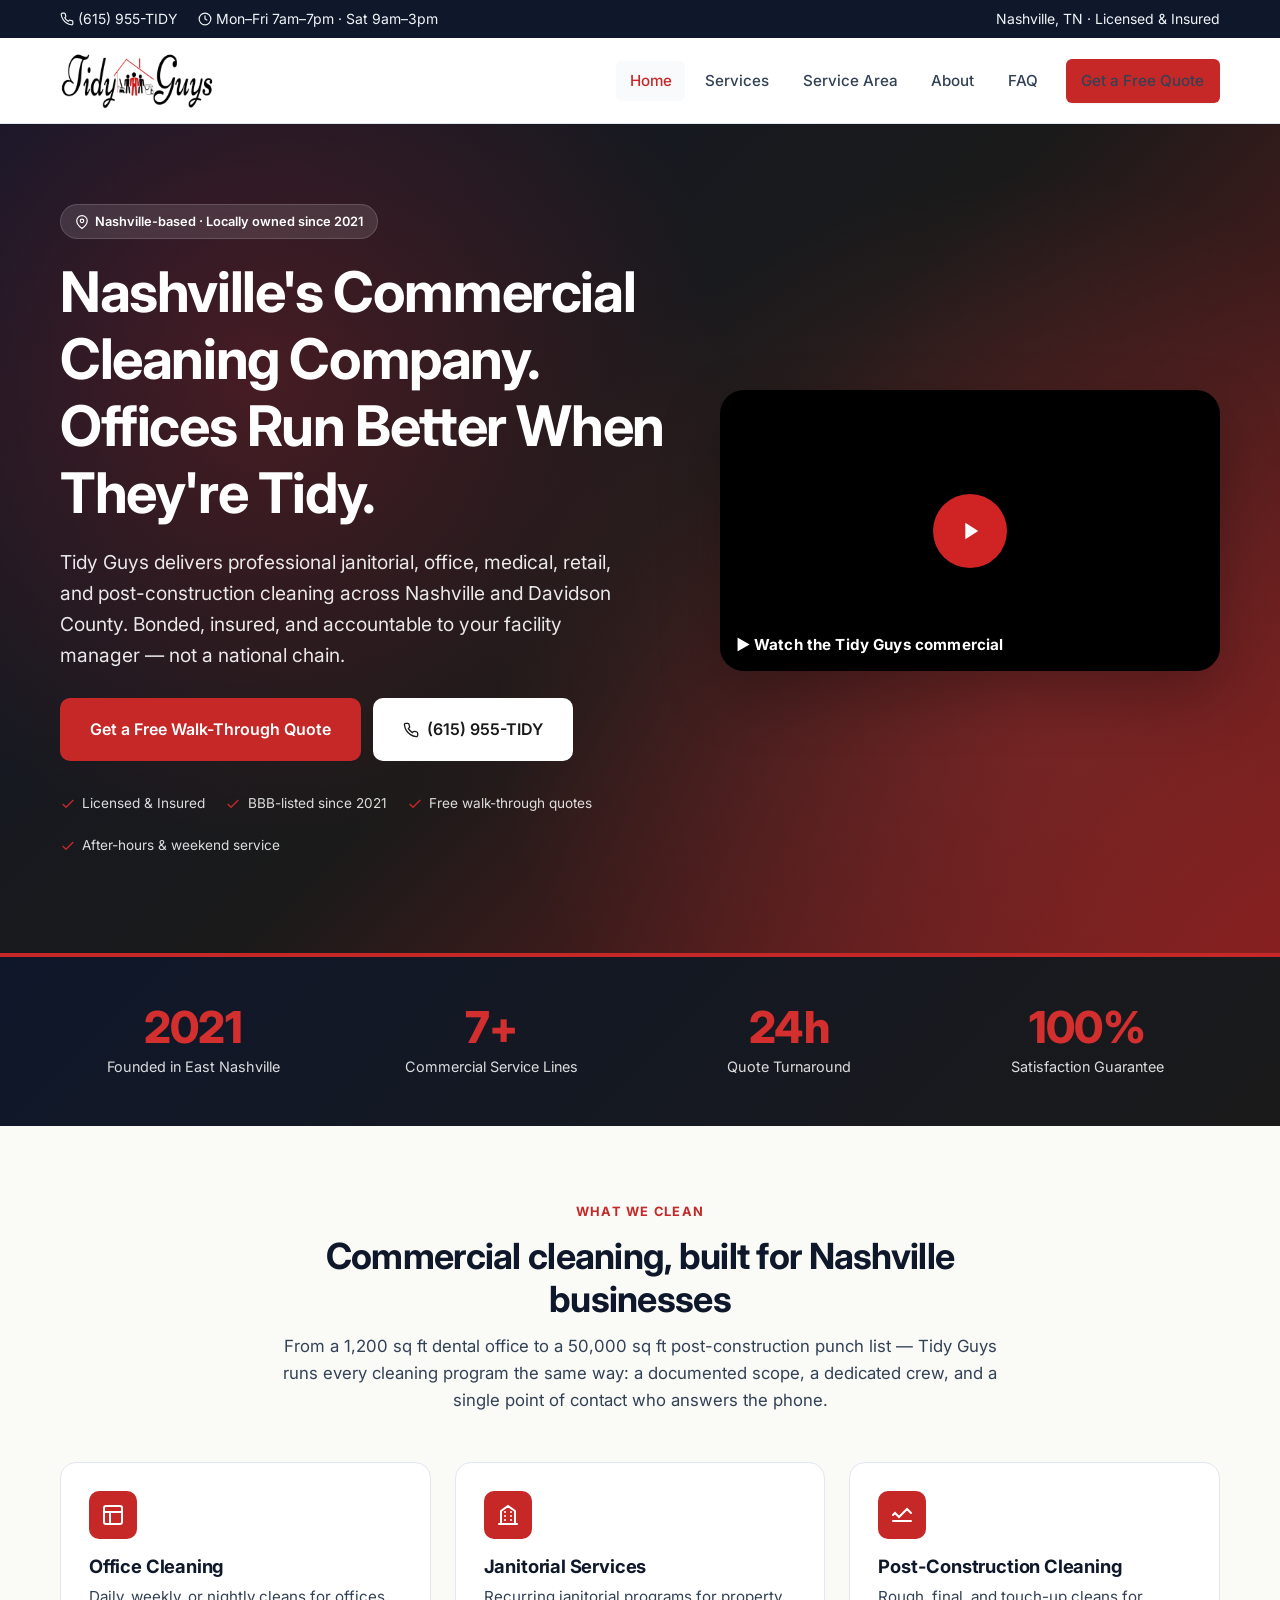
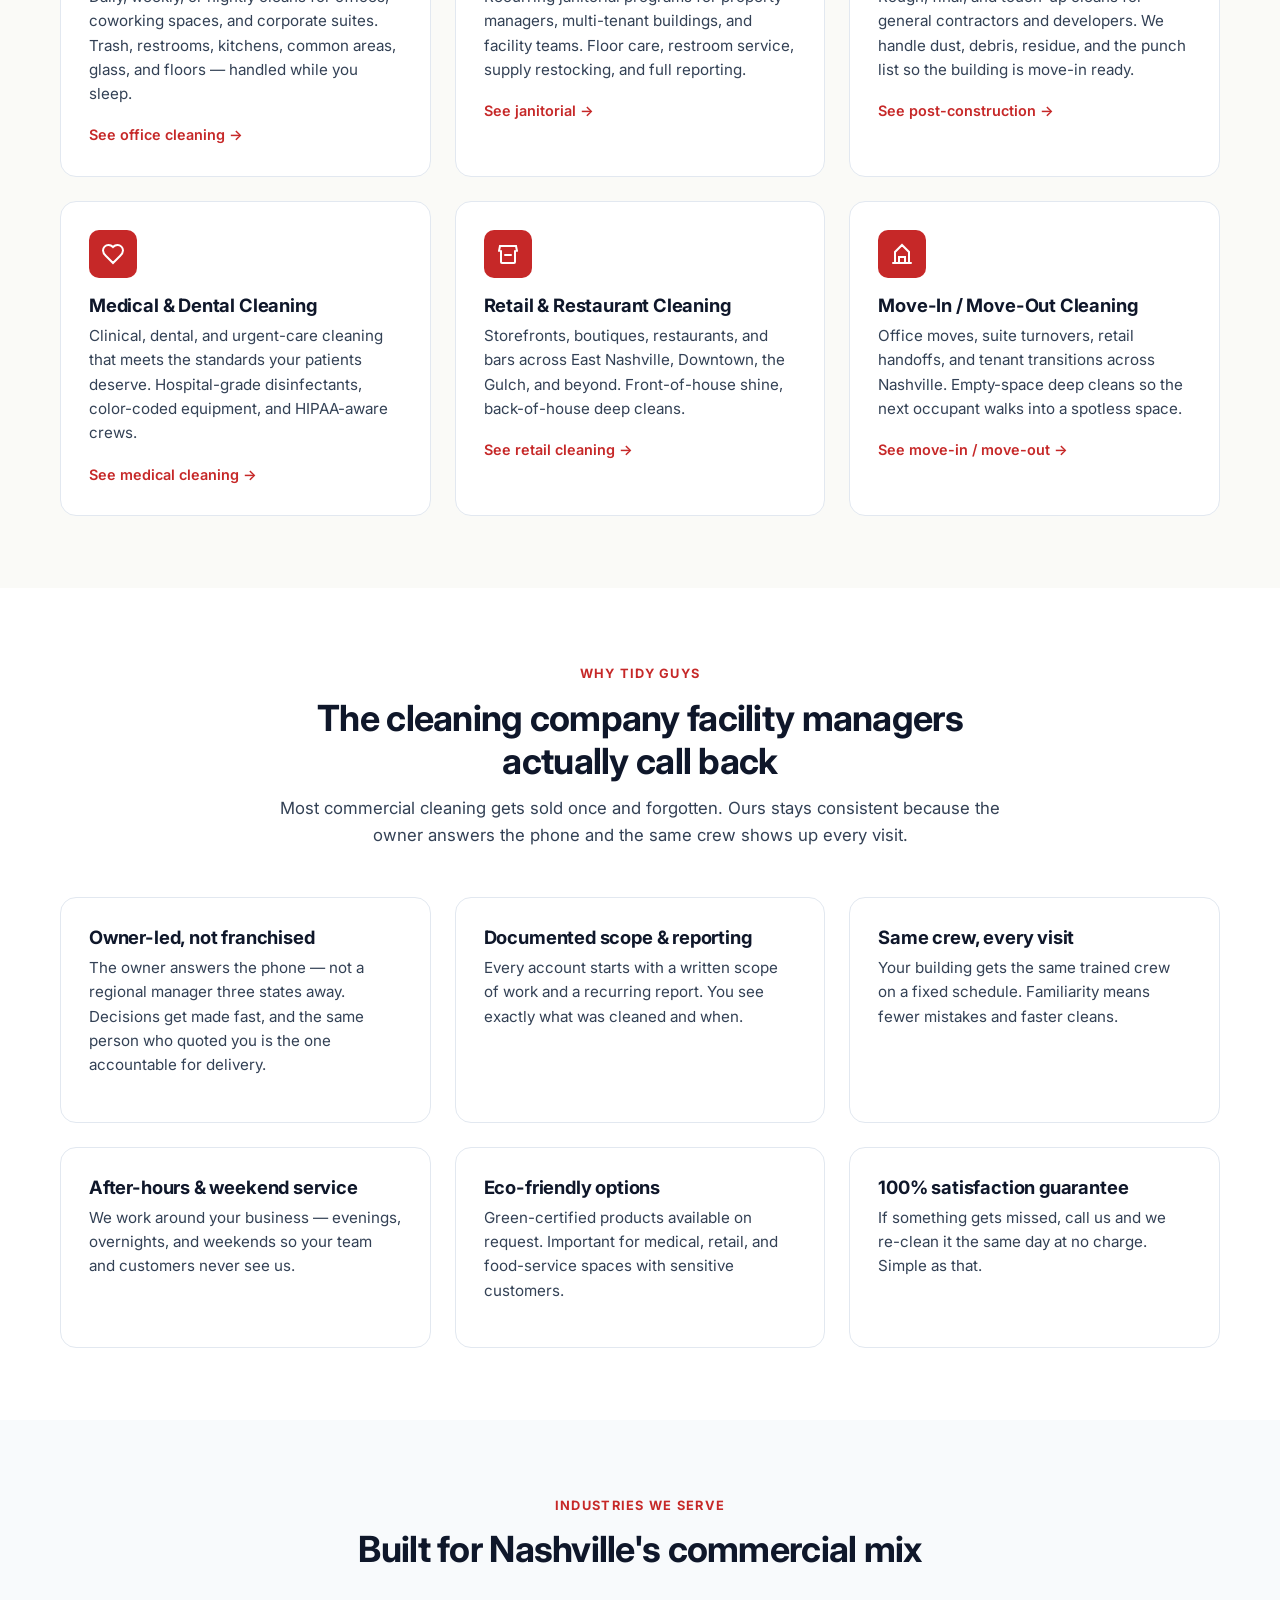
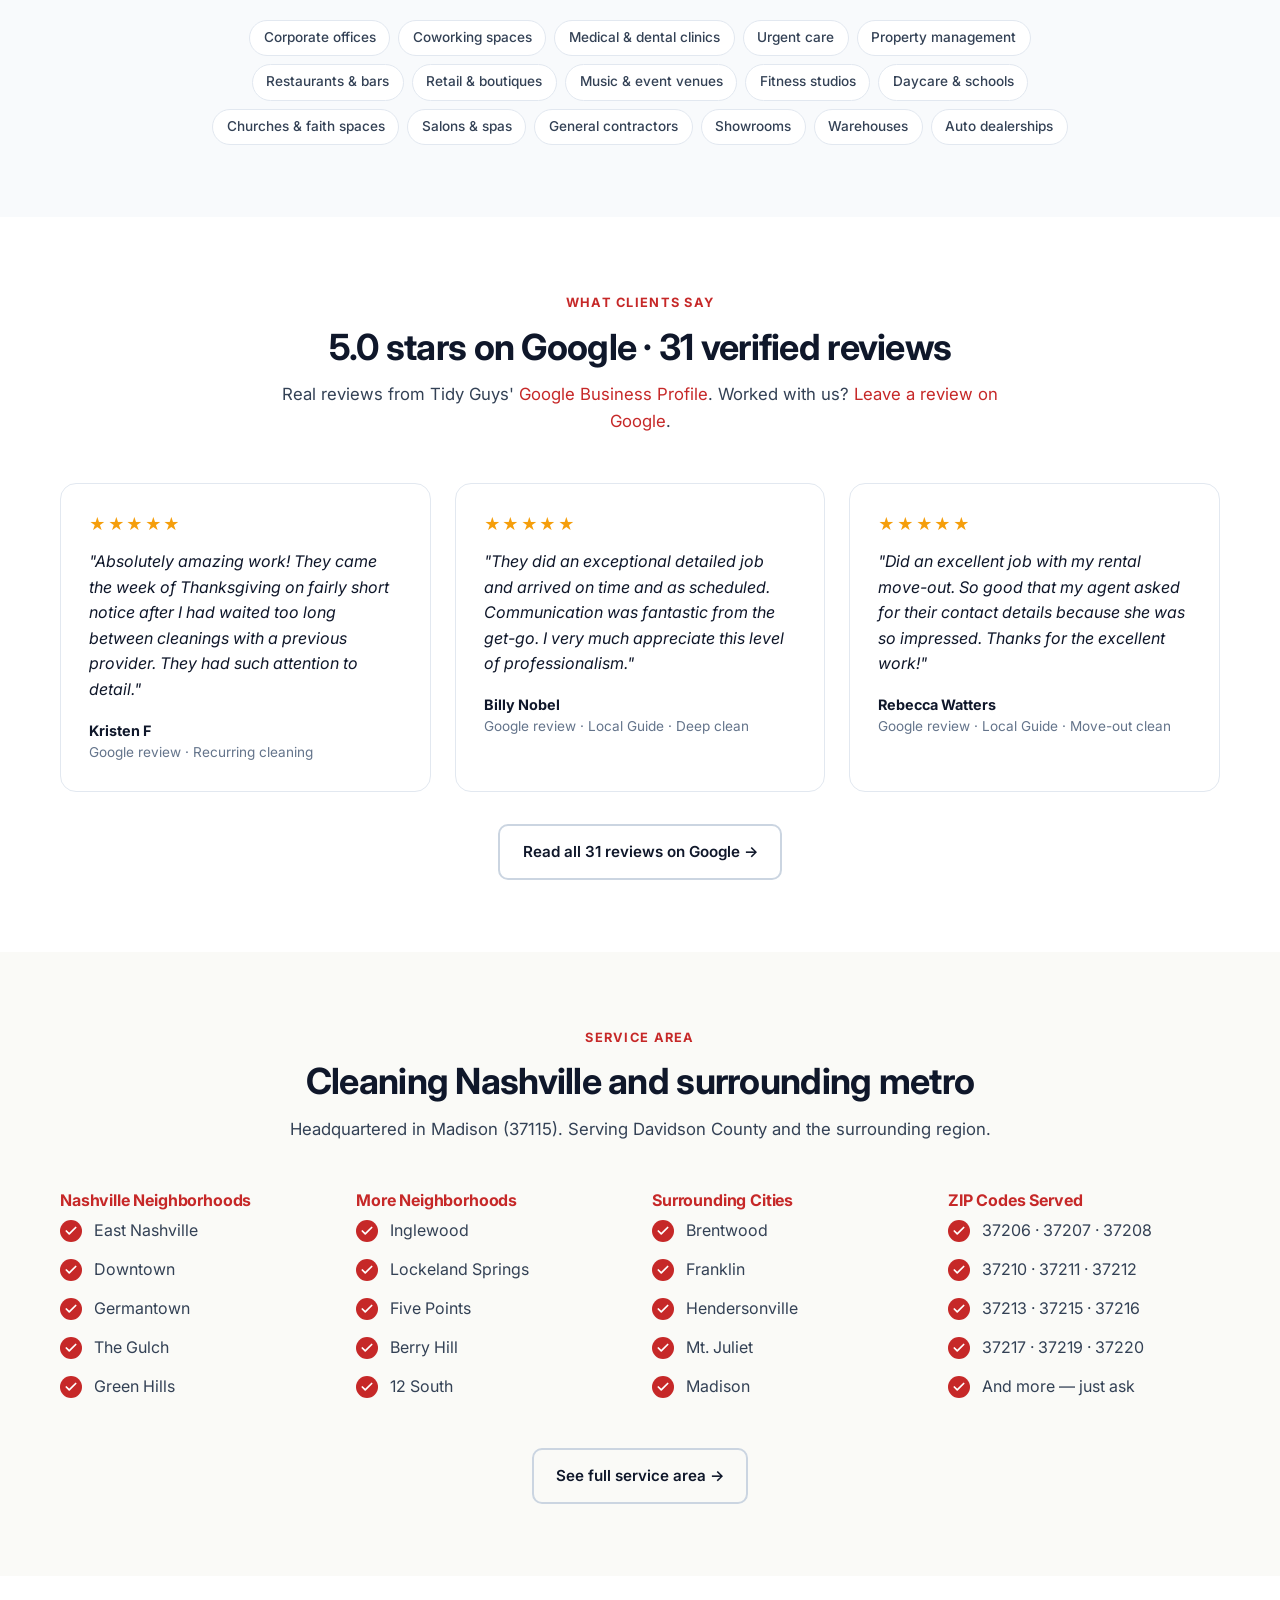
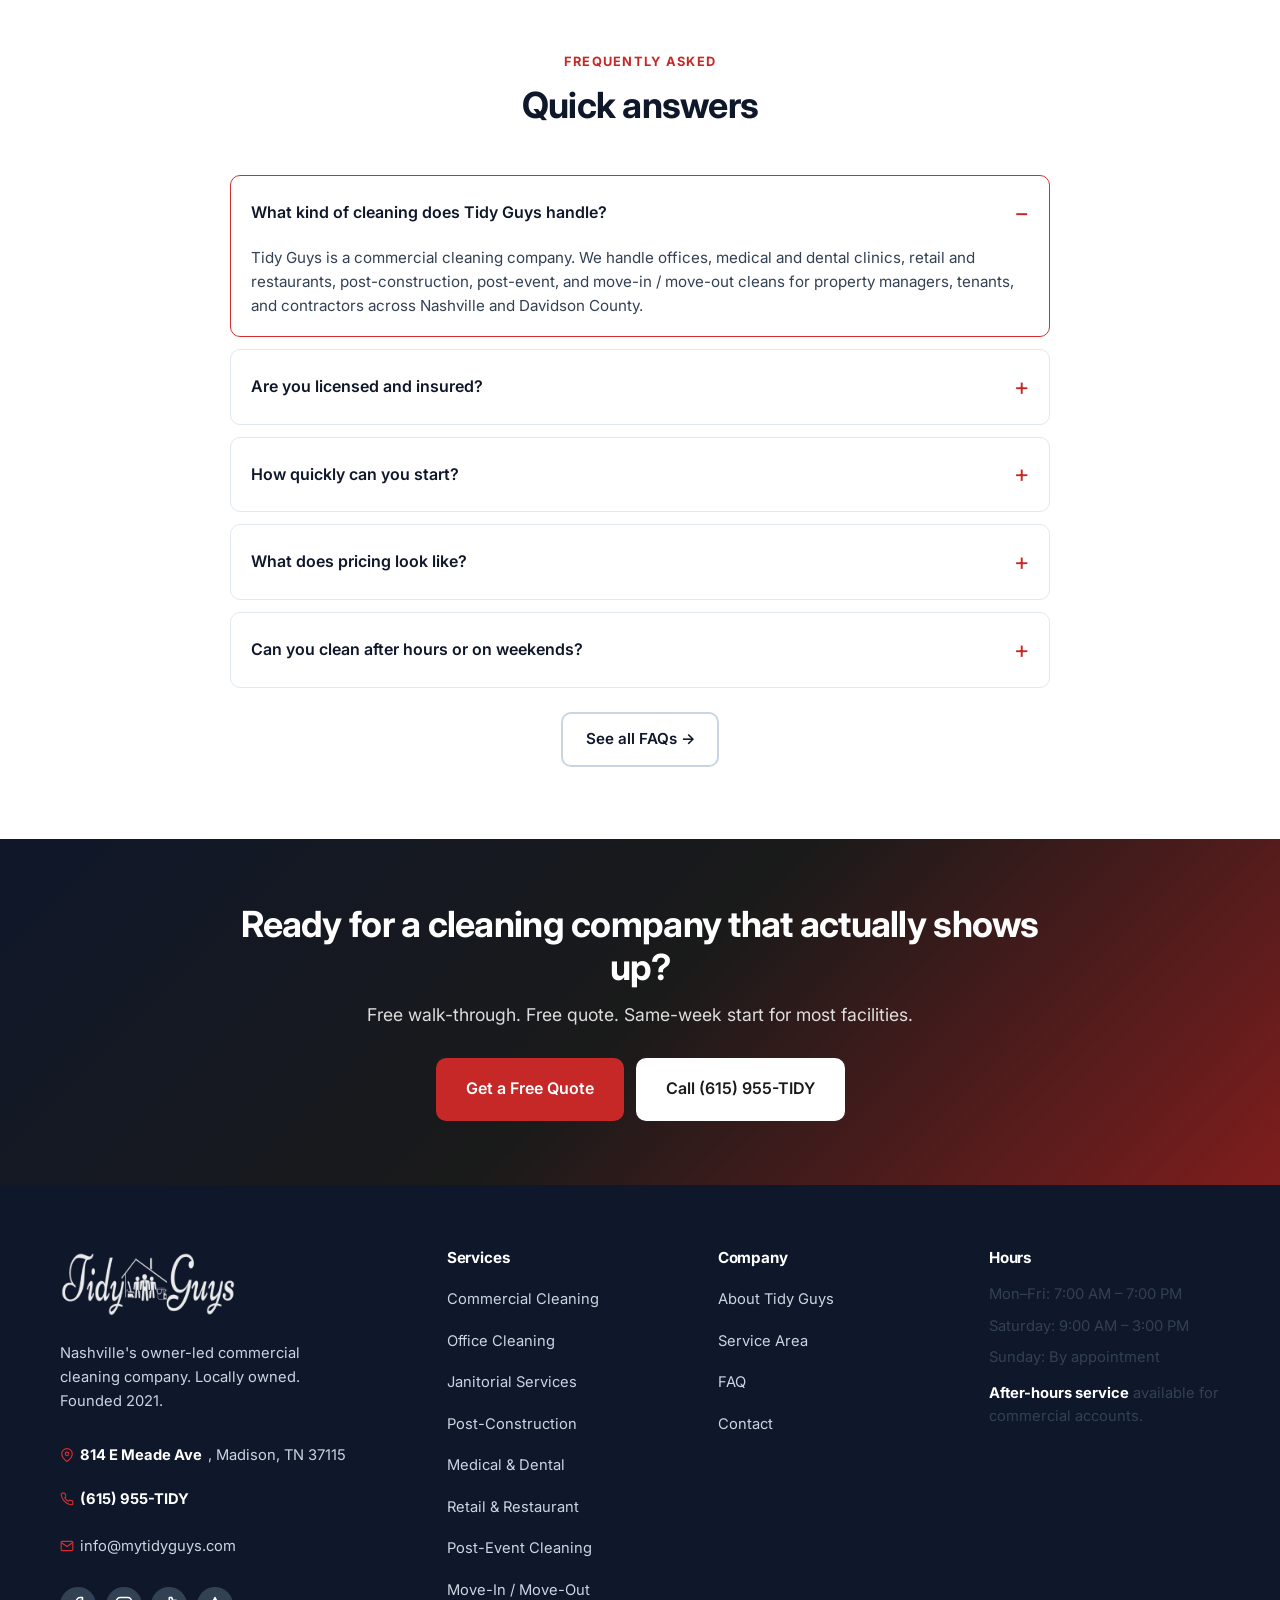
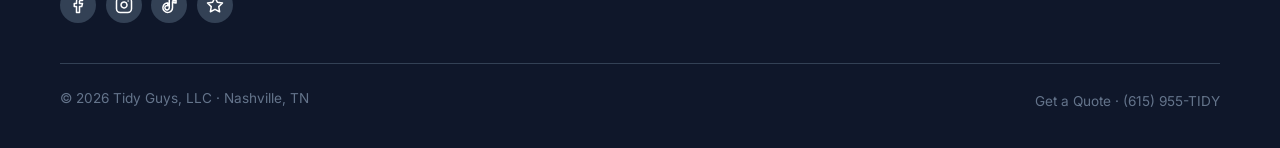
==== commit a67a70f5: "Rebuild About page photos — before/after pairs, remove BBB - Replaced old 3-photo grid with 3 labele" ====
--- a/index.html
+++ b/index.html
@@ -609,7 +609,7 @@
           <li><a href="/service-area.html">Service Area</a></li>
           <li><a href="/faq.html">FAQ</a></li>
           <li><a href="/contact.html">Contact</a></li>
-          <li><a href="https://www.bbb.org/us/tn/nashville/profile/cleaning-services/tidy-guys-0573-37327518" target="_blank" rel="noopener">BBB Profile</a></li>
+          
         </ul>
       </div>
 
--- a/css/styles.css
+++ b/css/styles.css
@@ -509,32 +509,75 @@
   .topbar-right { display: none; }
 }
 
+/* Photo sections */
+.team-photo-wrap {
+  padding: 2rem 0 0;
+}
+.team-photo-wrap img {
+  width: 100%;
+  max-width: 860px;
+  margin: 0 auto;
+  border-radius: 14px;
+  display: block;
+}
+
+/* Before / After pairs */
+.ba-section { margin: 2rem 0; }
+.ba-section h3 { font-size: 1rem; font-weight: 600; color: var(--slate-500); text-transform: uppercase; letter-spacing: 0.05em; margin-bottom: 1rem; }
+.ba-pair {
+  display: grid;
+  grid-template-columns: 1fr 1fr;
+  gap: 0.75rem;
+  margin-bottom: 2rem;
+}
+.ba-item { position: relative; }
+.ba-item img {
+  width: 100%;
+  border-radius: 10px;
+  display: block;
+  object-fit: cover;
+  aspect-ratio: 3 / 4;
+}
+.ba-badge {
+  position: absolute;
+  top: 0.6rem;
+  left: 0.6rem;
+  background: rgba(15,23,42,0.78);
+  color: #fff;
+  font-size: 0.75rem;
+  font-weight: 700;
+  letter-spacing: 0.06em;
+  text-transform: uppercase;
+  padding: 0.25rem 0.6rem;
+  border-radius: 5px;
+  backdrop-filter: blur(4px);
+}
+.ba-badge.after { background: rgba(22,163,74,0.88); }
+
+/* Action detail shots */
+.action-grid {
+  display: grid;
+  grid-template-columns: repeat(3, 1fr);
+  gap: 0.75rem;
+  margin: 1.5rem 0 2rem;
+}
+.action-grid img {
+  width: 100%;
+  border-radius: 10px;
+  object-fit: cover;
+  aspect-ratio: 3 / 4;
+  display: block;
+}
+
+@media (max-width: 640px) {
+  .ba-pair { grid-template-columns: 1fr 1fr; gap: 0.5rem; }
+  .action-grid { grid-template-columns: 1fr 1fr; }
+  .ba-item img, .action-grid img { aspect-ratio: 1 / 1; }
+}
+
 /* Print */
 @media print {
   .header, .footer, .topbar, .hero-card, .cta-band { display: none; }
   body { color: black; }
 }
 
-/* Email copy toast — shown on mobile when a mailto: link is tapped */
-#tg-email-toast {
-  position: fixed;
-  bottom: 1.5rem;
-  left: 50%;
-  transform: translateX(-50%) translateY(calc(100% + 2rem));
-  background: #1e293b;
-  color: #fff;
-  padding: 0.8rem 1.25rem;
-  border-radius: 10px;
-  font-size: 0.88rem;
-  font-weight: 500;
-  line-height: 1.4;
-  z-index: 9999;
-  pointer-events: none;
-  transition: transform 0.28s cubic-bezier(0.34, 1.56, 0.64, 1);
-  white-space: nowrap;
-  max-width: calc(100vw - 2rem);
-  text-align: center;
-}
-#tg-email-toast.tg-toast-show {
-  transform: translateX(-50%) translateY(0);
-}
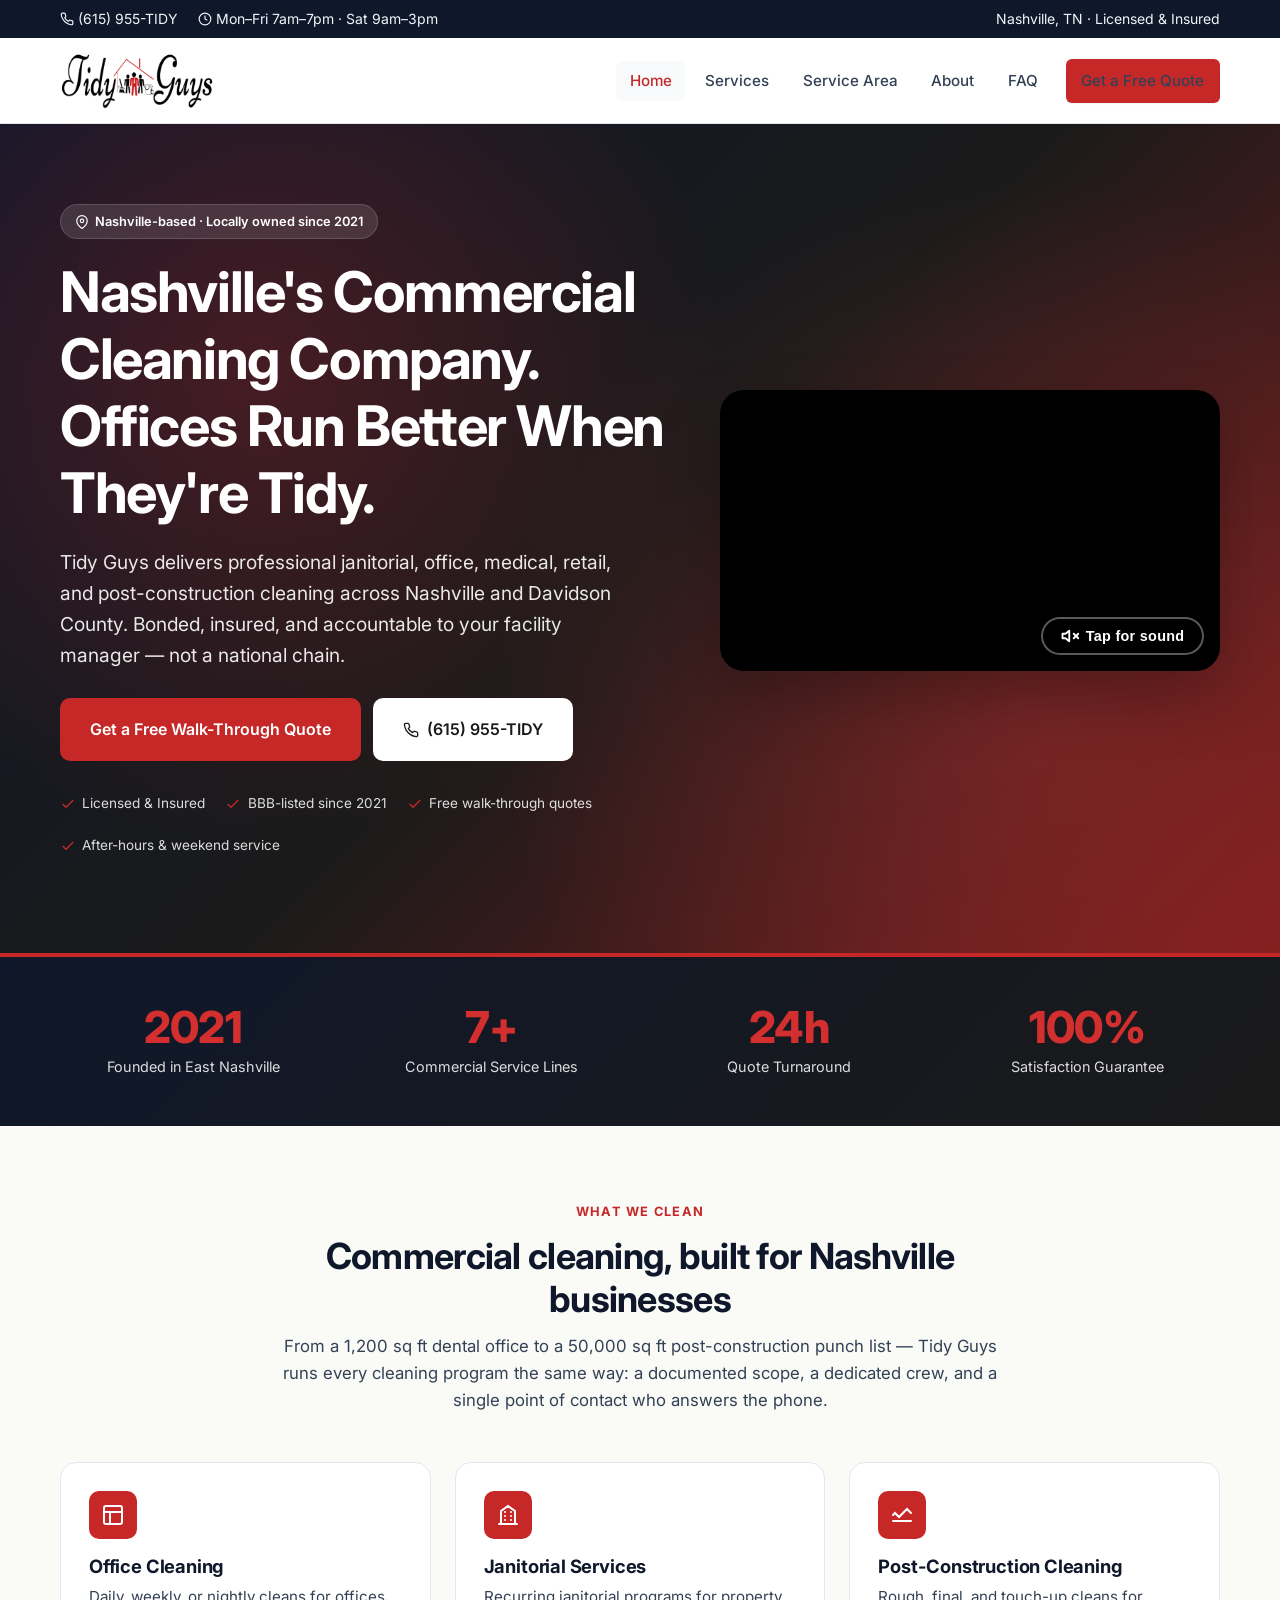
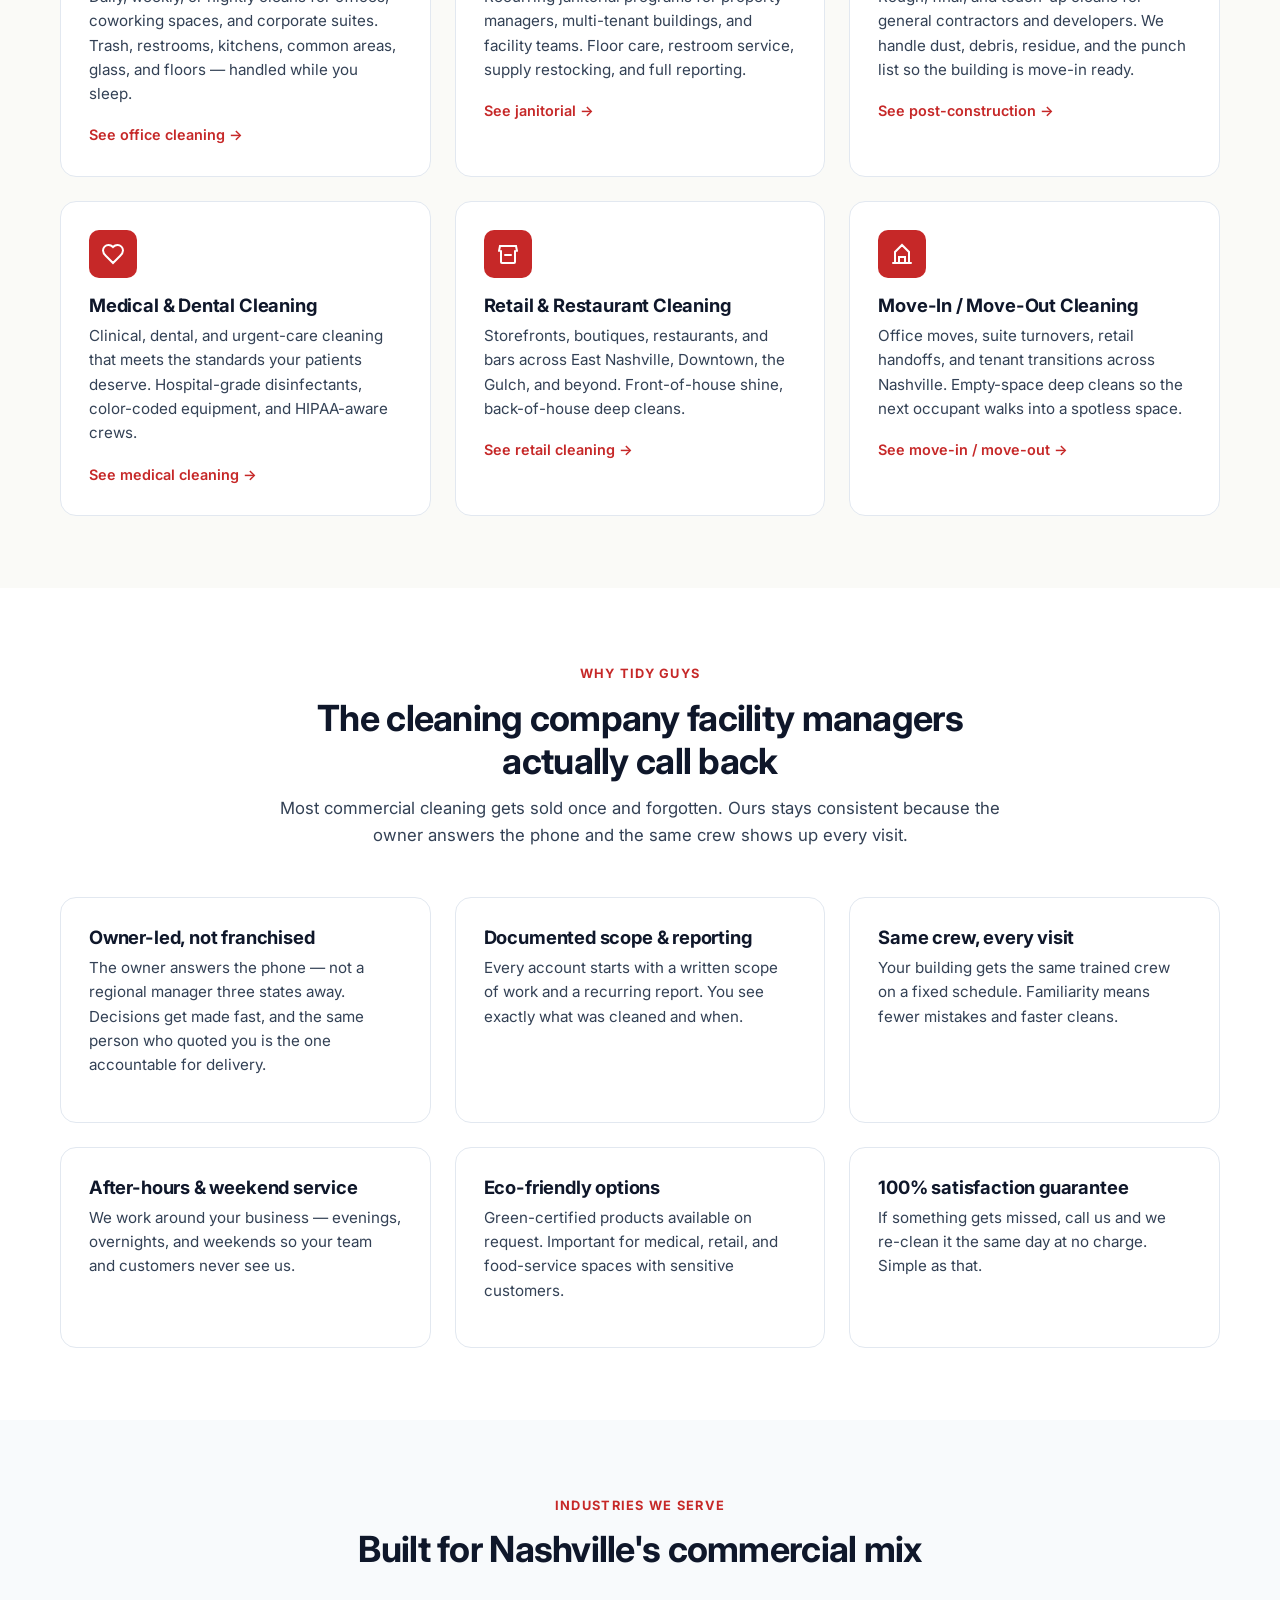
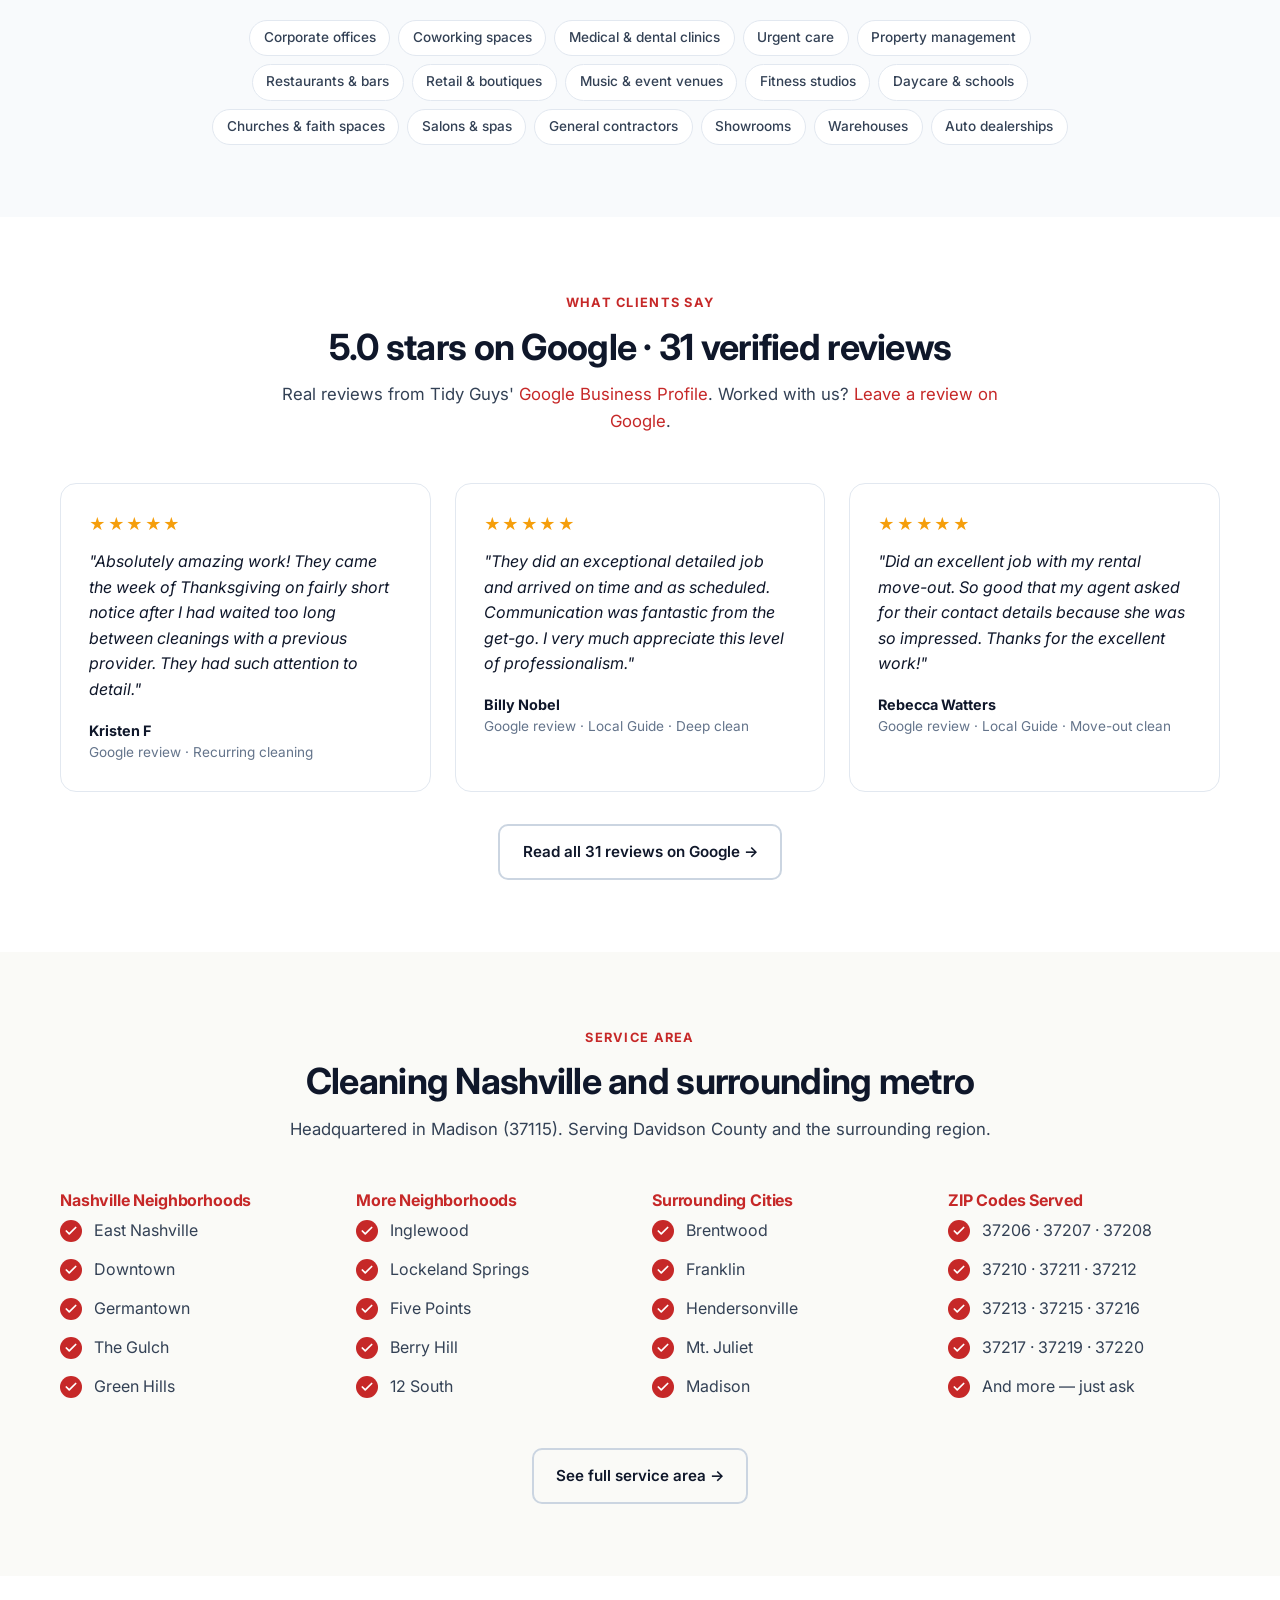
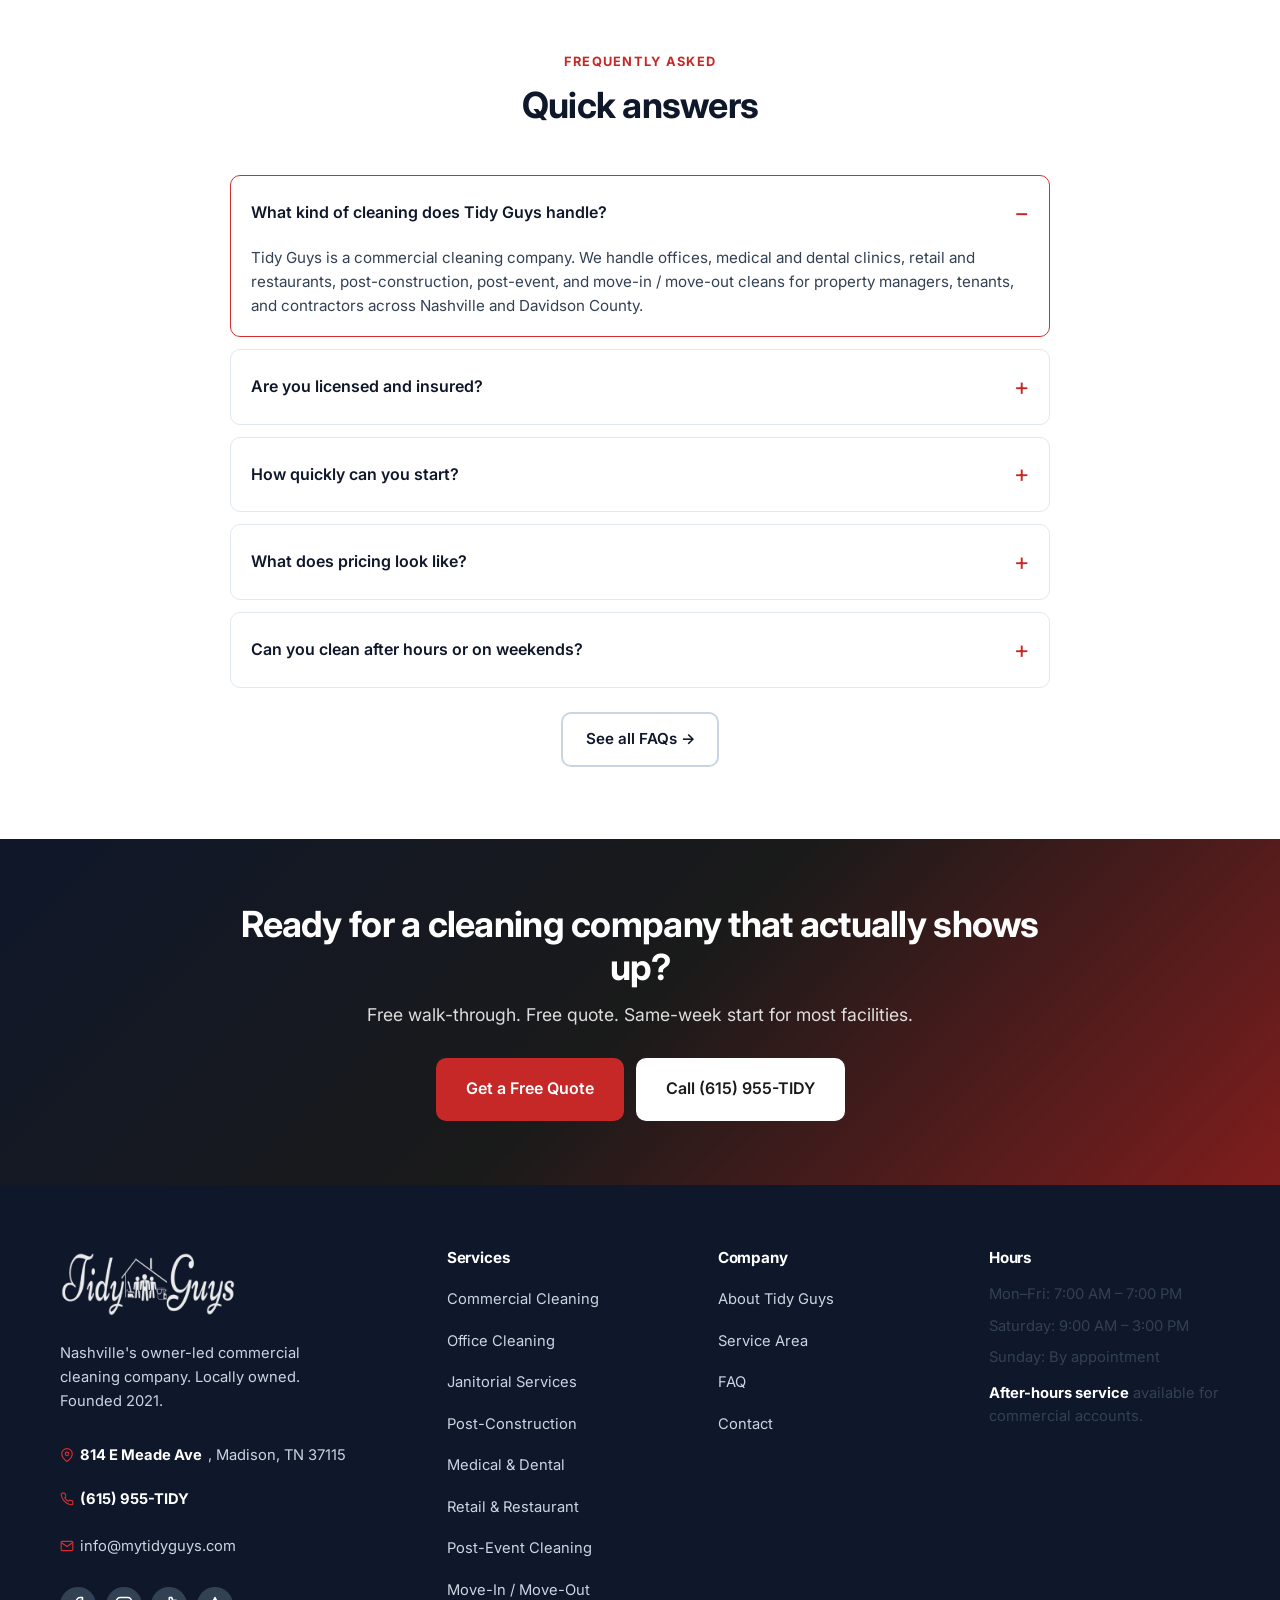
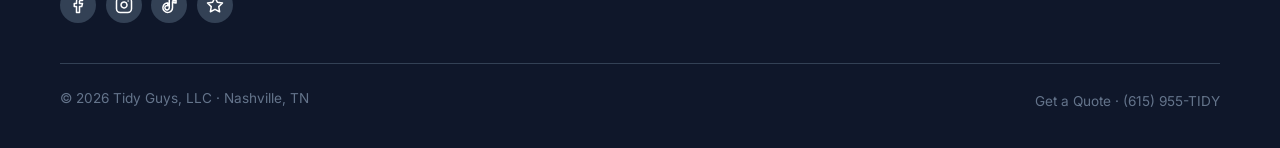
==== commit e3873d84: "Autoplay video muted on page load with tap-for-sound button Video now loads immediately as an iframe" ====
--- a/index.html
+++ b/index.html
@@ -263,32 +263,49 @@
       </div>
 
       <aside class="hero-card hero-video" style="padding:0;overflow:hidden;background:#000;">
-        <div id="tg-video" class="tg-video-wrap" role="button" tabindex="0" aria-label="Play Tidy Guys commercial" style="position:relative;aspect-ratio:16/9;width:100%;cursor:pointer;background:url('https://i.ytimg.com/vi/BDt0sd2KgnM/maxresdefault.jpg') center/cover no-repeat;">
-          <div aria-hidden="true" style="position:absolute;inset:0;background:linear-gradient(180deg, rgba(0,0,0,0) 40%, rgba(0,0,0,0.55) 100%);"></div>
-          <div aria-hidden="true" style="position:absolute;top:50%;left:50%;transform:translate(-50%,-50%);width:74px;height:74px;border-radius:50%;background:rgba(220,38,38,0.95);display:flex;align-items:center;justify-content:center;box-shadow:0 8px 24px rgba(0,0,0,0.45);">
-            <svg width="28" height="28" viewBox="0 0 24 24" fill="white" aria-hidden="true"><polygon points="8,5 19,12 8,19"/></svg>
-          </div>
-          <div style="position:absolute;left:1rem;right:1rem;bottom:0.9rem;color:#fff;font-weight:700;font-size:0.95rem;letter-spacing:0.01em;text-shadow:0 1px 4px rgba(0,0,0,0.6);">▶ Watch the Tidy Guys commercial</div>
+        <div style="position:relative;aspect-ratio:16/9;width:100%;">
+          <iframe
+            id="tg-yt"
+            src="https://www.youtube.com/embed/BDt0sd2KgnM?autoplay=1&mute=1&rel=0&modestbranding=1&enablejsapi=1&playsinline=1"
+            title="Tidy Guys commercial — Nashville commercial cleaning"
+            allow="accelerometer; autoplay; clipboard-write; encrypted-media; gyroscope; picture-in-picture; web-share"
+            allowfullscreen
+            style="position:absolute;inset:0;width:100%;height:100%;border:0;display:block;">
+          </iframe>
+          <!-- Sound button — browsers require mute for autoplay; one tap turns it on -->
+          <button id="tg-sound-btn" aria-label="Turn on sound" style="
+            position:absolute;bottom:1rem;right:1rem;
+            background:rgba(0,0,0,0.72);color:#fff;
+            border:2px solid rgba(255,255,255,0.35);
+            border-radius:50px;padding:0.5rem 1.1rem;
+            font-size:0.9rem;font-weight:700;letter-spacing:0.02em;
+            cursor:pointer;display:flex;align-items:center;gap:0.45rem;
+            backdrop-filter:blur(6px);z-index:10;
+            transition:background 0.2s,transform 0.15s;">
+            <svg width="18" height="18" viewBox="0 0 24 24" fill="none" stroke="currentColor" stroke-width="2.5" stroke-linecap="round" stroke-linejoin="round" aria-hidden="true"><polygon points="11 5 6 9 2 9 2 15 6 15 11 19 11 5"/><line x1="23" y1="9" x2="17" y2="15"/><line x1="17" y1="9" x2="23" y2="15"/></svg>
+            Tap for sound
+          </button>
         </div>
         <script>
-          (function(){
-            var w = document.getElementById('tg-video');
-            if(!w) return;
-            function load(){
-              var f = document.createElement('iframe');
-              f.setAttribute('src','https://www.youtube.com/embed/BDt0sd2KgnM?autoplay=1&rel=0&modestbranding=1');
-              f.setAttribute('title','Tidy Guys commercial');
-              f.setAttribute('allow','accelerometer; autoplay; clipboard-write; encrypted-media; gyroscope; picture-in-picture; web-share');
-              f.setAttribute('allowfullscreen','');
-              f.setAttribute('loading','lazy');
-              f.style.cssText='width:100%;height:100%;border:0;display:block;';
-              w.innerHTML='';
-              w.style.cursor='default';
-              w.appendChild(f);
-            }
-            w.addEventListener('click', load);
-            w.addEventListener('keydown', function(e){ if(e.key==='Enter'||e.key===' '){ e.preventDefault(); load(); } });
-          })();
+        (function(){
+          var btn = document.getElementById('tg-sound-btn');
+          var iframe = document.getElementById('tg-yt');
+          if (!btn || !iframe) return;
+          btn.addEventListener('click', function() {
+            // Unmute and set full volume via YouTube iframe API
+            iframe.contentWindow.postMessage(
+              JSON.stringify({event:'command', func:'unMute', args:''}), '*'
+            );
+            iframe.contentWindow.postMessage(
+              JSON.stringify({event:'command', func:'setVolume', args:[100]}), '*'
+            );
+            // Swap icon to speaker-on
+            btn.innerHTML = '<svg width="18" height="18" viewBox="0 0 24 24" fill="none" stroke="currentColor" stroke-width="2.5" stroke-linecap="round" stroke-linejoin="round" aria-hidden="true"><polygon points="11 5 6 9 2 9 2 15 6 15 11 19 11 5"/><path d="M19.07 4.93a10 10 0 0 1 0 14.14"/><path d="M15.54 8.46a5 5 0 0 1 0 7.07"/></svg> Sound on';
+            btn.style.background = 'rgba(22,163,74,0.85)';
+            btn.style.borderColor = 'rgba(255,255,255,0.5)';
+            setTimeout(function(){ btn.style.opacity='0'; btn.style.pointerEvents='none'; }, 2500);
+          });
+        })();
         </script>
       </aside>
     </div>
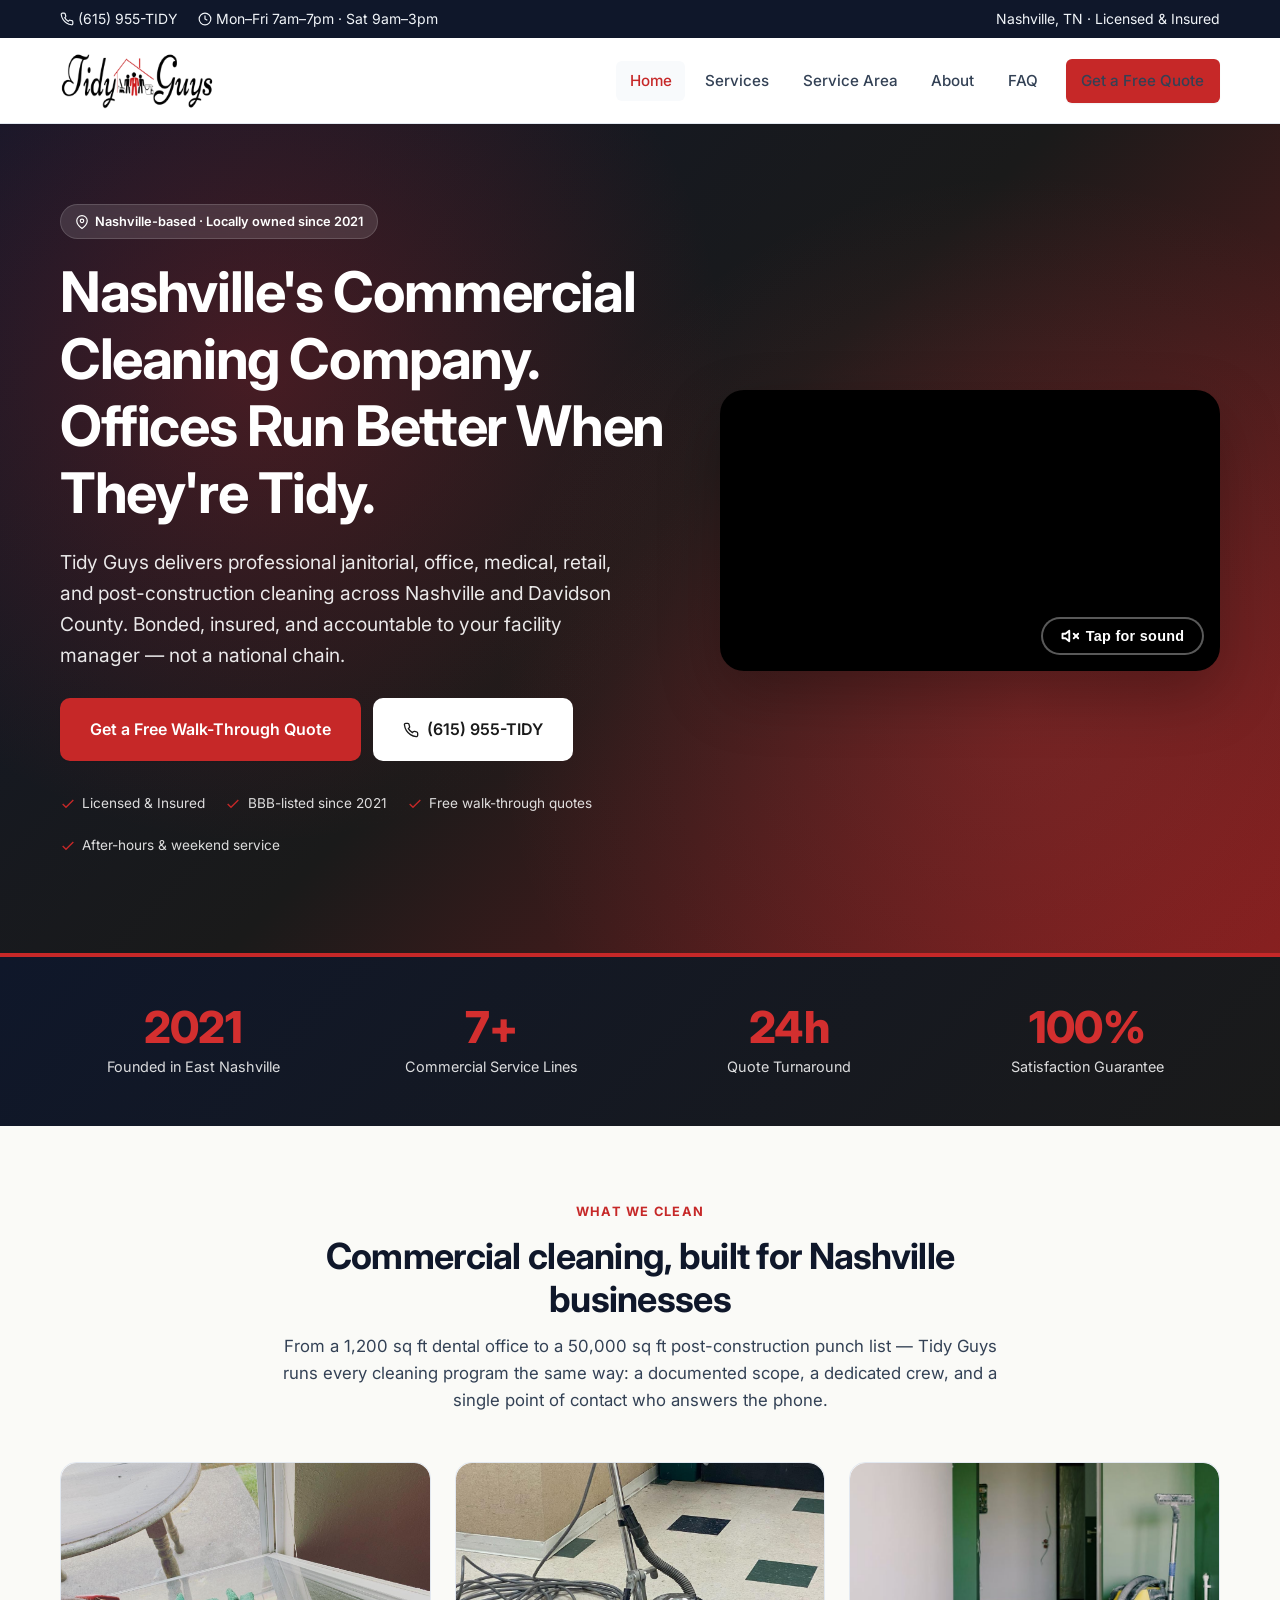
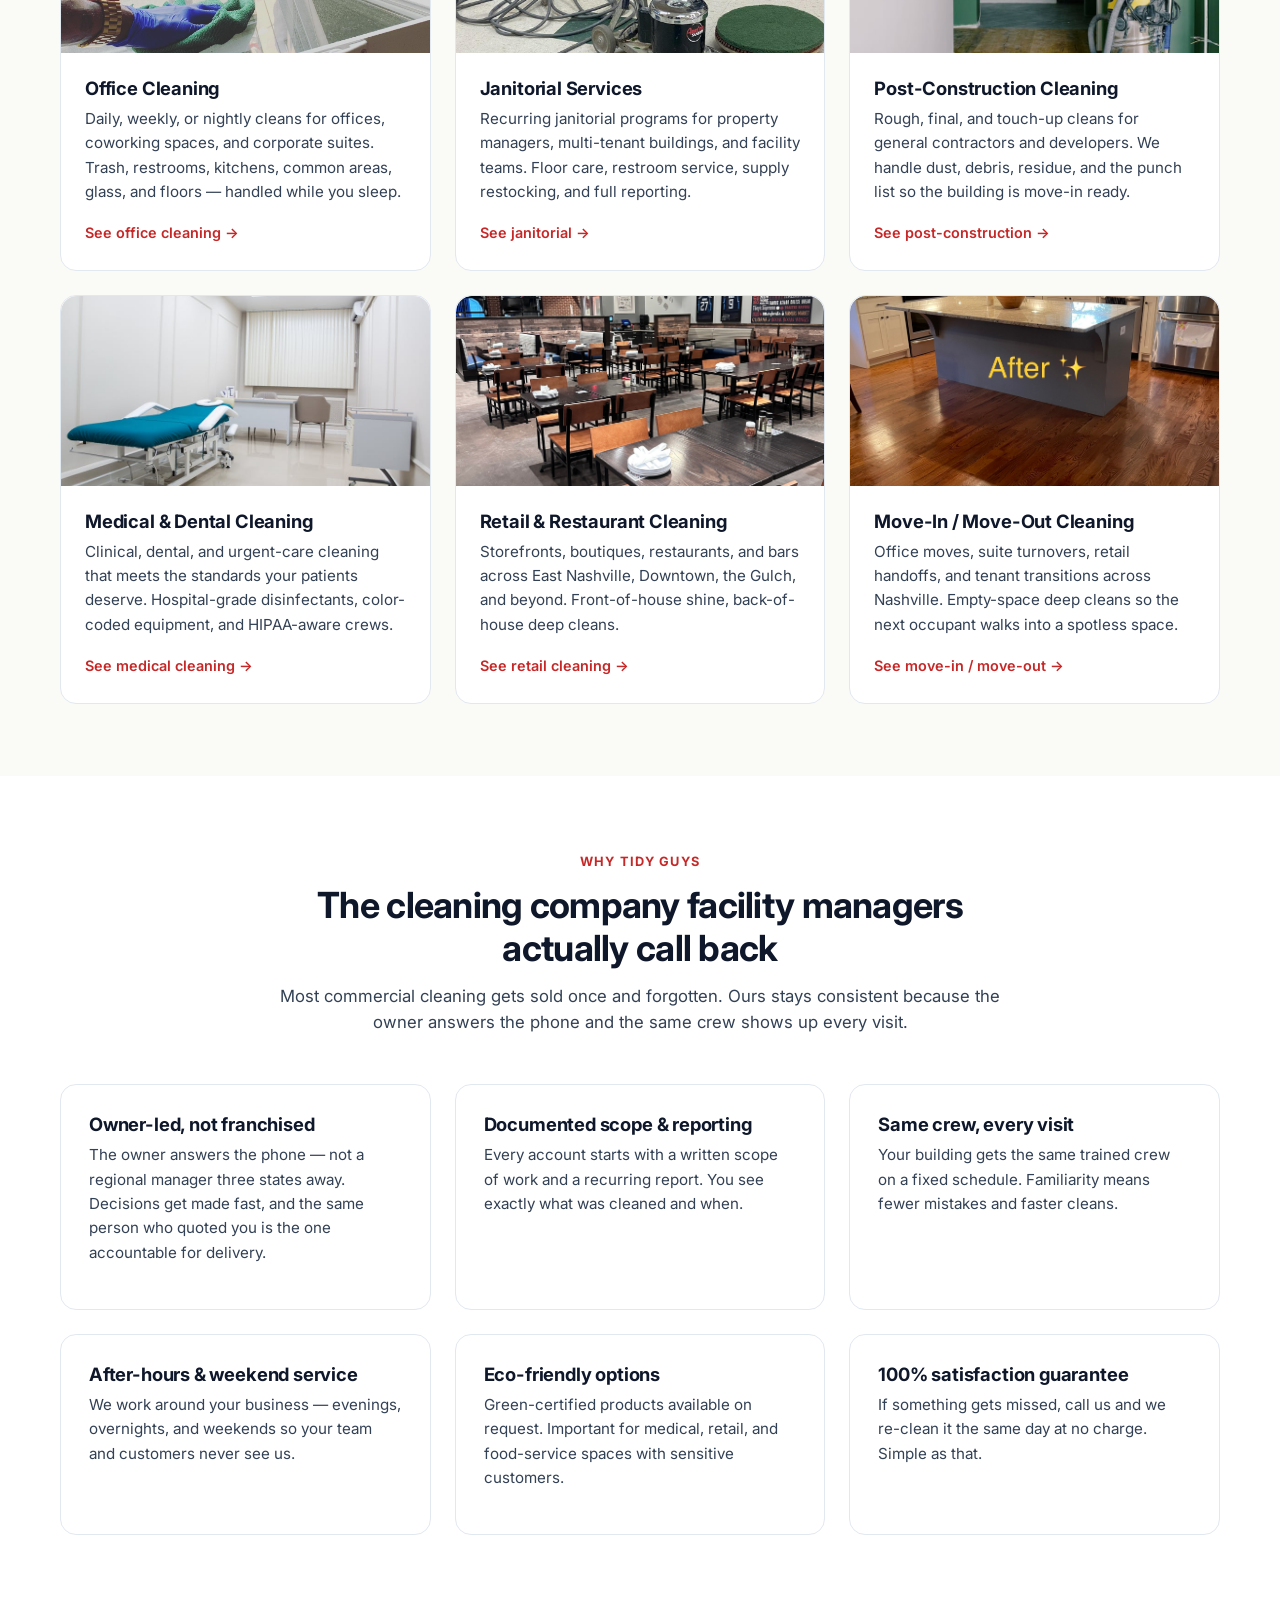
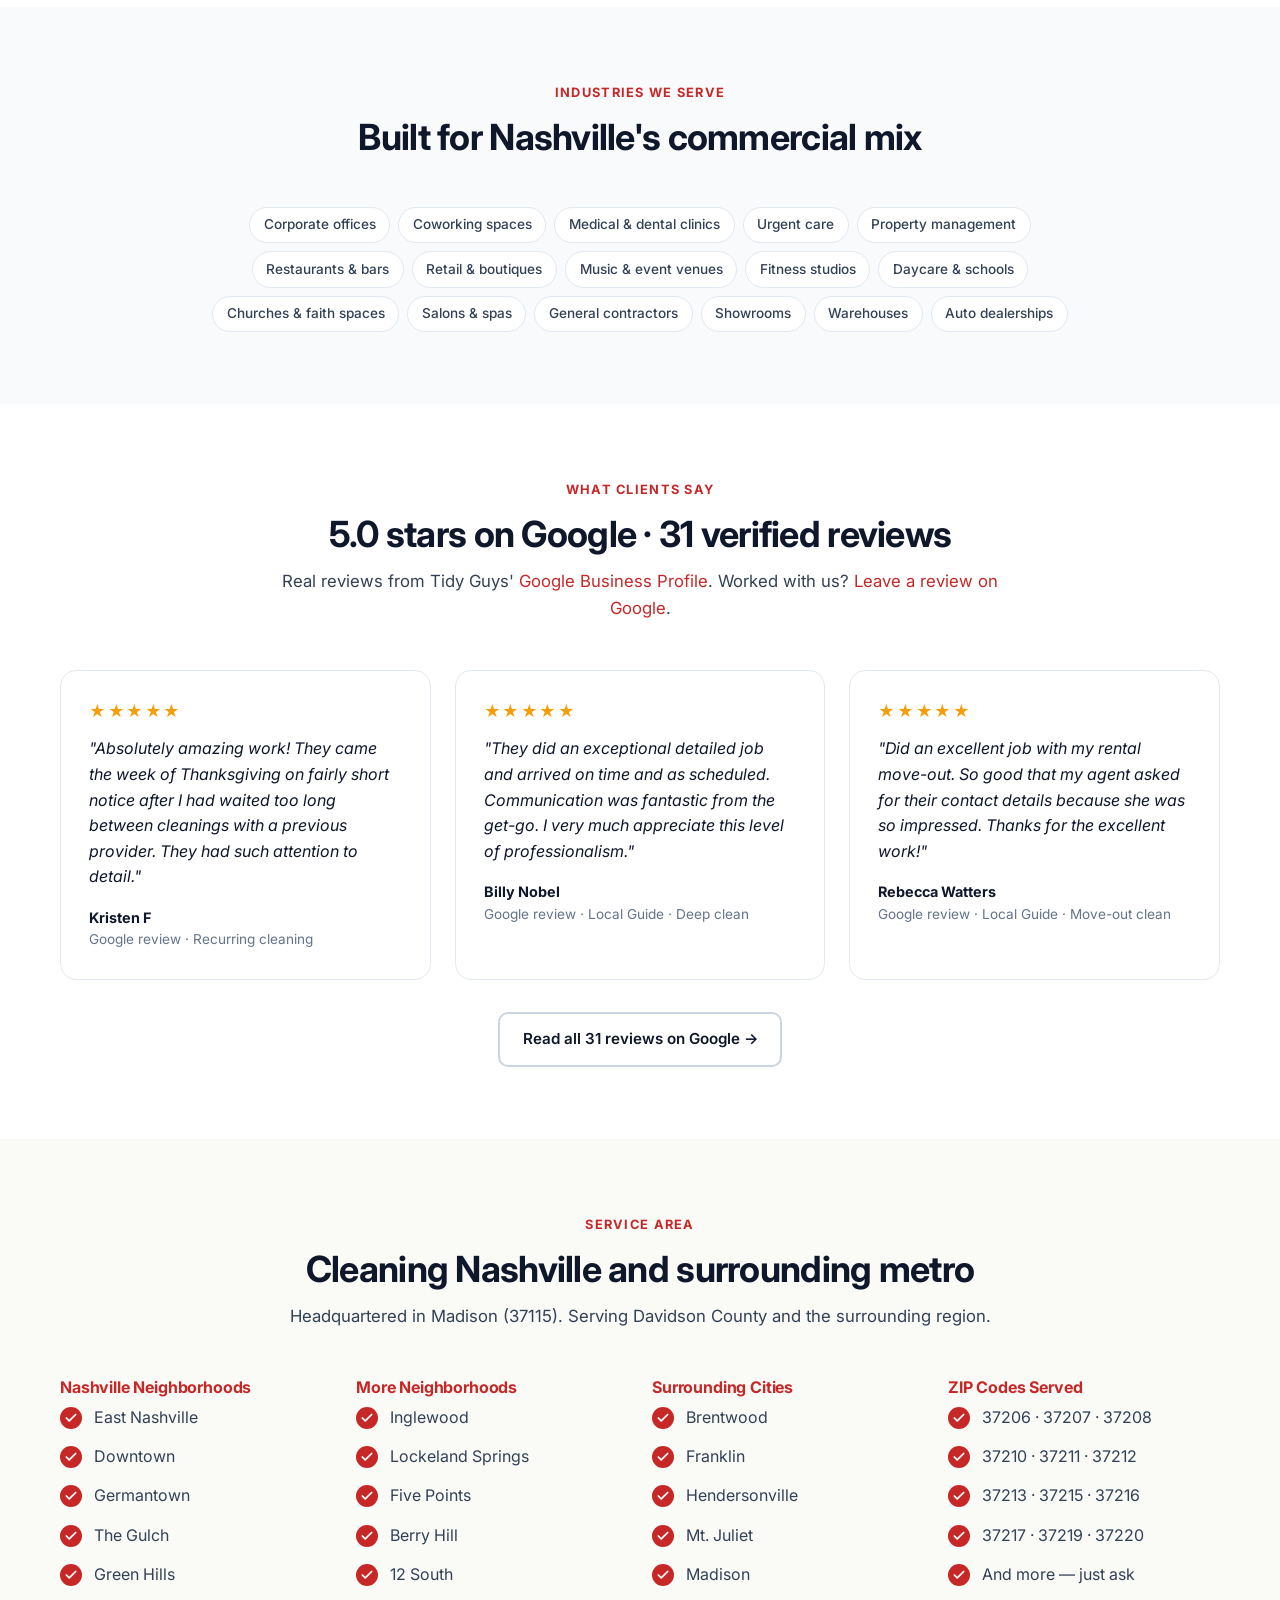
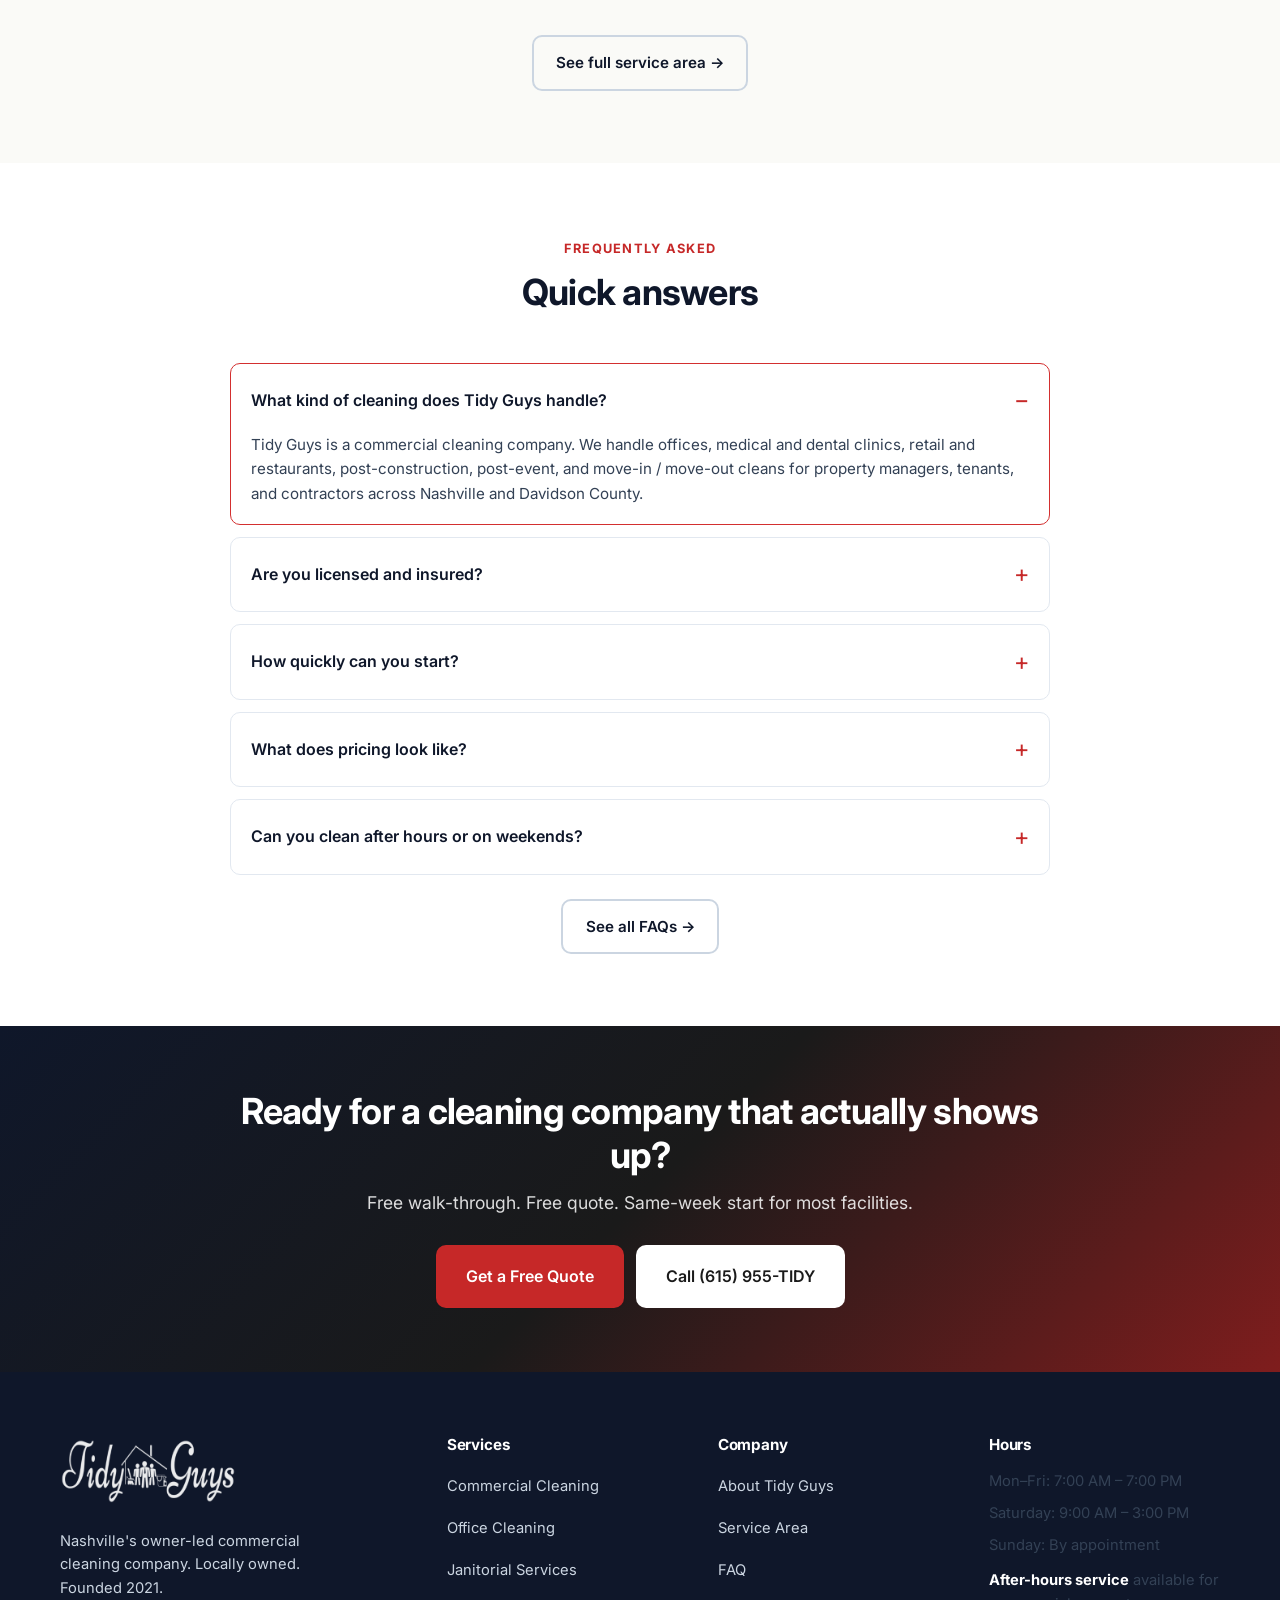
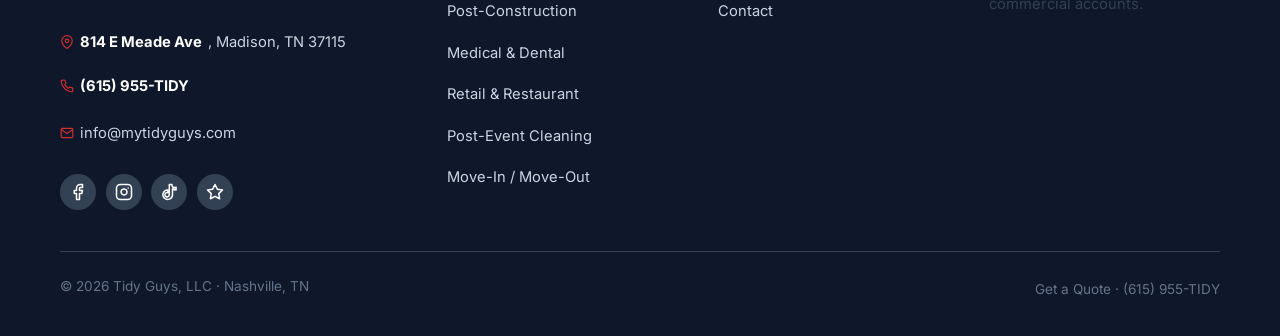
==== commit ae4c4292: "Add photo cards to home and services pages Replace SVG icon cards with photo cards on the "What We C" ====
--- a/index.html
+++ b/index.html
@@ -335,46 +335,70 @@
 
     <div class="grid grid-3">
 
-      <article class="card">
-        <div class="card-icon"><svg viewBox="0 0 24 24" fill="none" stroke-width="2" stroke-linecap="round"><rect x="3" y="3" width="18" height="18" rx="2"/><path d="M3 9h18M9 21V9"/></svg></div>
-        <h3>Office Cleaning</h3>
-        <p>Daily, weekly, or nightly cleans for offices, coworking spaces, and corporate suites. Trash, restrooms, kitchens, common areas, glass, and floors — handled while you sleep.</p>
-        <a href="/services/office-cleaning.html" class="card-link">See office cleaning →</a>
+      <article class="card card-photo">
+        <div class="card-img-wrap">
+          <img src="/images/tg-p11.jpeg" alt="Office window cleaning by Tidy Guys crew" loading="lazy">
+        </div>
+        <div class="card-body">
+          <h3>Office Cleaning</h3>
+          <p>Daily, weekly, or nightly cleans for offices, coworking spaces, and corporate suites. Trash, restrooms, kitchens, common areas, glass, and floors — handled while you sleep.</p>
+          <a href="/services/office-cleaning.html" class="card-link">See office cleaning →</a>
+        </div>
       </article>
 
-      <article class="card">
-        <div class="card-icon"><svg viewBox="0 0 24 24" fill="none" stroke-width="2" stroke-linecap="round"><path d="M3 21h18M5 21V8l7-5 7 5v13M9 9h.01M9 13h.01M9 17h.01M15 9h.01M15 13h.01M15 17h.01"/></svg></div>
-        <h3>Janitorial Services</h3>
-        <p>Recurring janitorial programs for property managers, multi-tenant buildings, and facility teams. Floor care, restroom service, supply restocking, and full reporting.</p>
-        <a href="/services/janitorial-services.html" class="card-link">See janitorial →</a>
+      <article class="card card-photo">
+        <div class="card-img-wrap">
+          <img src="/images/tg-real-janitorial.jpg" alt="Commercial floor buffer machine on VCT tile — janitorial services" loading="lazy">
+        </div>
+        <div class="card-body">
+          <h3>Janitorial Services</h3>
+          <p>Recurring janitorial programs for property managers, multi-tenant buildings, and facility teams. Floor care, restroom service, supply restocking, and full reporting.</p>
+          <a href="/services/janitorial-services.html" class="card-link">See janitorial →</a>
+        </div>
       </article>
 
-      <article class="card">
-        <div class="card-icon"><svg viewBox="0 0 24 24" fill="none" stroke-width="2" stroke-linecap="round"><path d="M3 12l2-2 4 4 8-8 4 4M3 18h18"/></svg></div>
-        <h3>Post-Construction Cleaning</h3>
-        <p>Rough, final, and touch-up cleans for general contractors and developers. We handle dust, debris, residue, and the punch list so the building is move-in ready.</p>
-        <a href="/services/post-construction-cleaning.html" class="card-link">See post-construction →</a>
+      <article class="card card-photo">
+        <div class="card-img-wrap">
+          <img src="/images/stock-postconstruction.jpg" alt="Post-construction cleaning — vacuuming a renovation site" loading="lazy">
+        </div>
+        <div class="card-body">
+          <h3>Post-Construction Cleaning</h3>
+          <p>Rough, final, and touch-up cleans for general contractors and developers. We handle dust, debris, residue, and the punch list so the building is move-in ready.</p>
+          <a href="/services/post-construction-cleaning.html" class="card-link">See post-construction →</a>
+        </div>
       </article>
 
-      <article class="card">
-        <div class="card-icon"><svg viewBox="0 0 24 24" fill="none" stroke-width="2" stroke-linecap="round"><path d="M19 14c1.49-1.46 3-3.21 3-5.5A5.5 5.5 0 0 0 16.5 3c-1.76 0-3 .5-4.5 2-1.5-1.5-2.74-2-4.5-2A5.5 5.5 0 0 0 2 8.5c0 2.29 1.51 4.04 3 5.5l7 7z"/></svg></div>
-        <h3>Medical &amp; Dental Cleaning</h3>
-        <p>Clinical, dental, and urgent-care cleaning that meets the standards your patients deserve. Hospital-grade disinfectants, color-coded equipment, and HIPAA-aware crews.</p>
-        <a href="/services/medical-cleaning.html" class="card-link">See medical cleaning →</a>
+      <article class="card card-photo">
+        <div class="card-img-wrap">
+          <img src="/images/stock-medical.jpg" alt="Clean modern medical exam room — medical and dental cleaning" loading="lazy">
+        </div>
+        <div class="card-body">
+          <h3>Medical &amp; Dental Cleaning</h3>
+          <p>Clinical, dental, and urgent-care cleaning that meets the standards your patients deserve. Hospital-grade disinfectants, color-coded equipment, and HIPAA-aware crews.</p>
+          <a href="/services/medical-cleaning.html" class="card-link">See medical cleaning →</a>
+        </div>
       </article>
 
-      <article class="card">
-        <div class="card-icon"><svg viewBox="0 0 24 24" fill="none" stroke-width="2" stroke-linecap="round"><path d="M3 9l1-5h16l1 5M5 9v11a1 1 0 0 0 1 1h12a1 1 0 0 0 1-1V9M9 13h6"/></svg></div>
-        <h3>Retail &amp; Restaurant Cleaning</h3>
-        <p>Storefronts, boutiques, restaurants, and bars across East Nashville, Downtown, the Gulch, and beyond. Front-of-house shine, back-of-house deep cleans.</p>
-        <a href="/services/retail-restaurant-cleaning.html" class="card-link">See retail cleaning →</a>
+      <article class="card card-photo">
+        <div class="card-img-wrap">
+          <img src="/images/tg-real-restaurant.jpg" alt="Clean restaurant dining room set for service — Tidy Guys" loading="lazy">
+        </div>
+        <div class="card-body">
+          <h3>Retail &amp; Restaurant Cleaning</h3>
+          <p>Storefronts, boutiques, restaurants, and bars across East Nashville, Downtown, the Gulch, and beyond. Front-of-house shine, back-of-house deep cleans.</p>
+          <a href="/services/retail-restaurant-cleaning.html" class="card-link">See retail cleaning →</a>
+        </div>
       </article>
 
-      <article class="card">
-        <div class="card-icon"><svg viewBox="0 0 24 24" fill="none" stroke-width="2" stroke-linecap="round"><path d="M3 21h18M5 21V10l7-7 7 7v11M9 21v-6h6v6"/></svg></div>
-        <h3>Move-In / Move-Out Cleaning</h3>
-        <p>Office moves, suite turnovers, retail handoffs, and tenant transitions across Nashville. Empty-space deep cleans so the next occupant walks into a spotless space.</p>
-        <a href="/services/move-in-out-cleaning.html" class="card-link">See move-in / move-out →</a>
+      <article class="card card-photo">
+        <div class="card-img-wrap">
+          <img src="/images/tg-real-moveinout.jpg" alt="Spotless kitchen after move-out clean — gleaming floors and cabinets" loading="lazy">
+        </div>
+        <div class="card-body">
+          <h3>Move-In / Move-Out Cleaning</h3>
+          <p>Office moves, suite turnovers, retail handoffs, and tenant transitions across Nashville. Empty-space deep cleans so the next occupant walks into a spotless space.</p>
+          <a href="/services/move-in-out-cleaning.html" class="card-link">See move-in / move-out →</a>
+        </div>
       </article>
 
     </div>
--- a/css/styles.css
+++ b/css/styles.css
@@ -509,6 +509,32 @@
   .topbar-right { display: none; }
 }
 
+/* Photo cards (services grid) */
+.card-photo {
+  padding: 0;
+  overflow: hidden;
+}
+.card-photo .card-img-wrap {
+  overflow: hidden;
+  border-radius: var(--radius-lg) var(--radius-lg) 0 0;
+  height: 190px;
+}
+.card-photo .card-img-wrap img {
+  width: 100%;
+  height: 100%;
+  object-fit: cover;
+  display: block;
+  transition: transform 0.35s ease;
+}
+.card-photo:hover .card-img-wrap img {
+  transform: scale(1.05);
+}
+.card-body {
+  padding: 1.5rem;
+}
+.card-body h3 { margin-bottom: 0.5rem; font-size: 1.15rem; }
+.card-body p  { font-size: 0.95rem; margin-bottom: 1rem; }
+
 /* Photo sections */
 .team-photo-wrap {
   padding: 2rem 0 0;
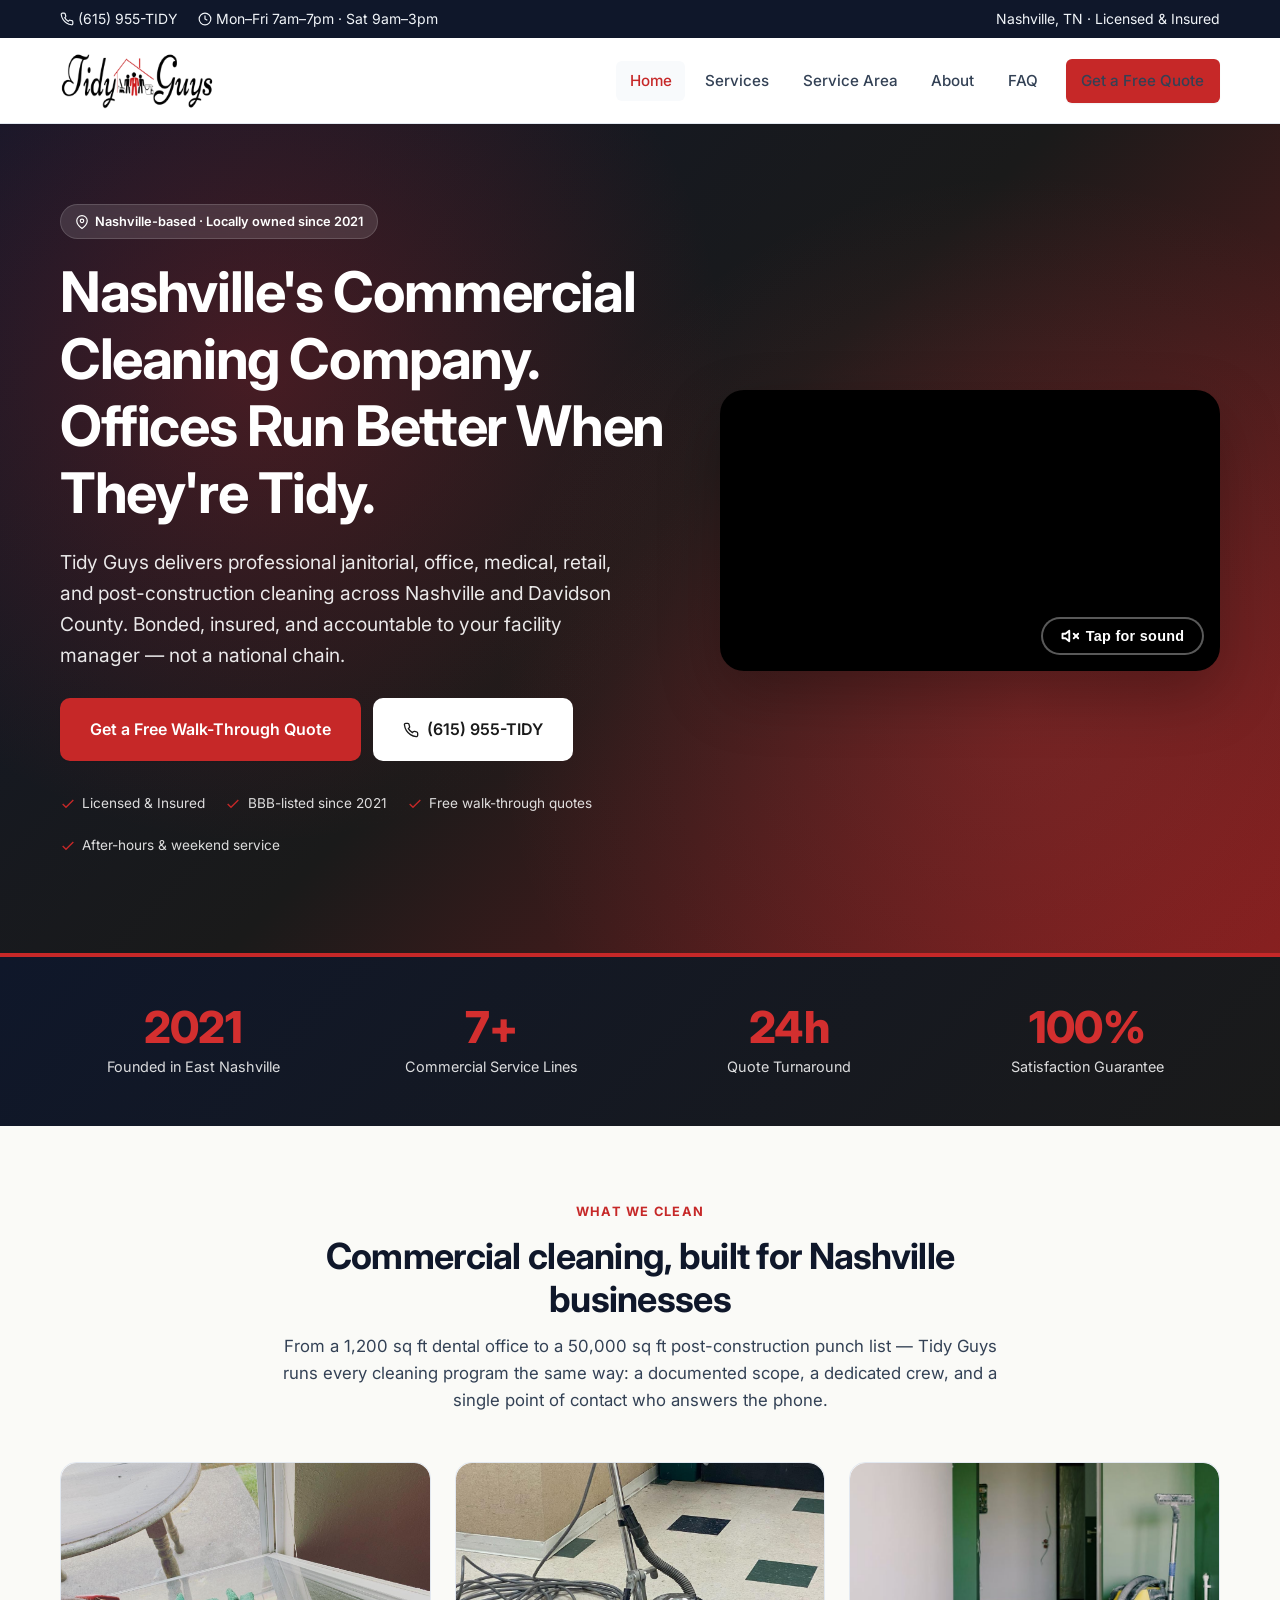
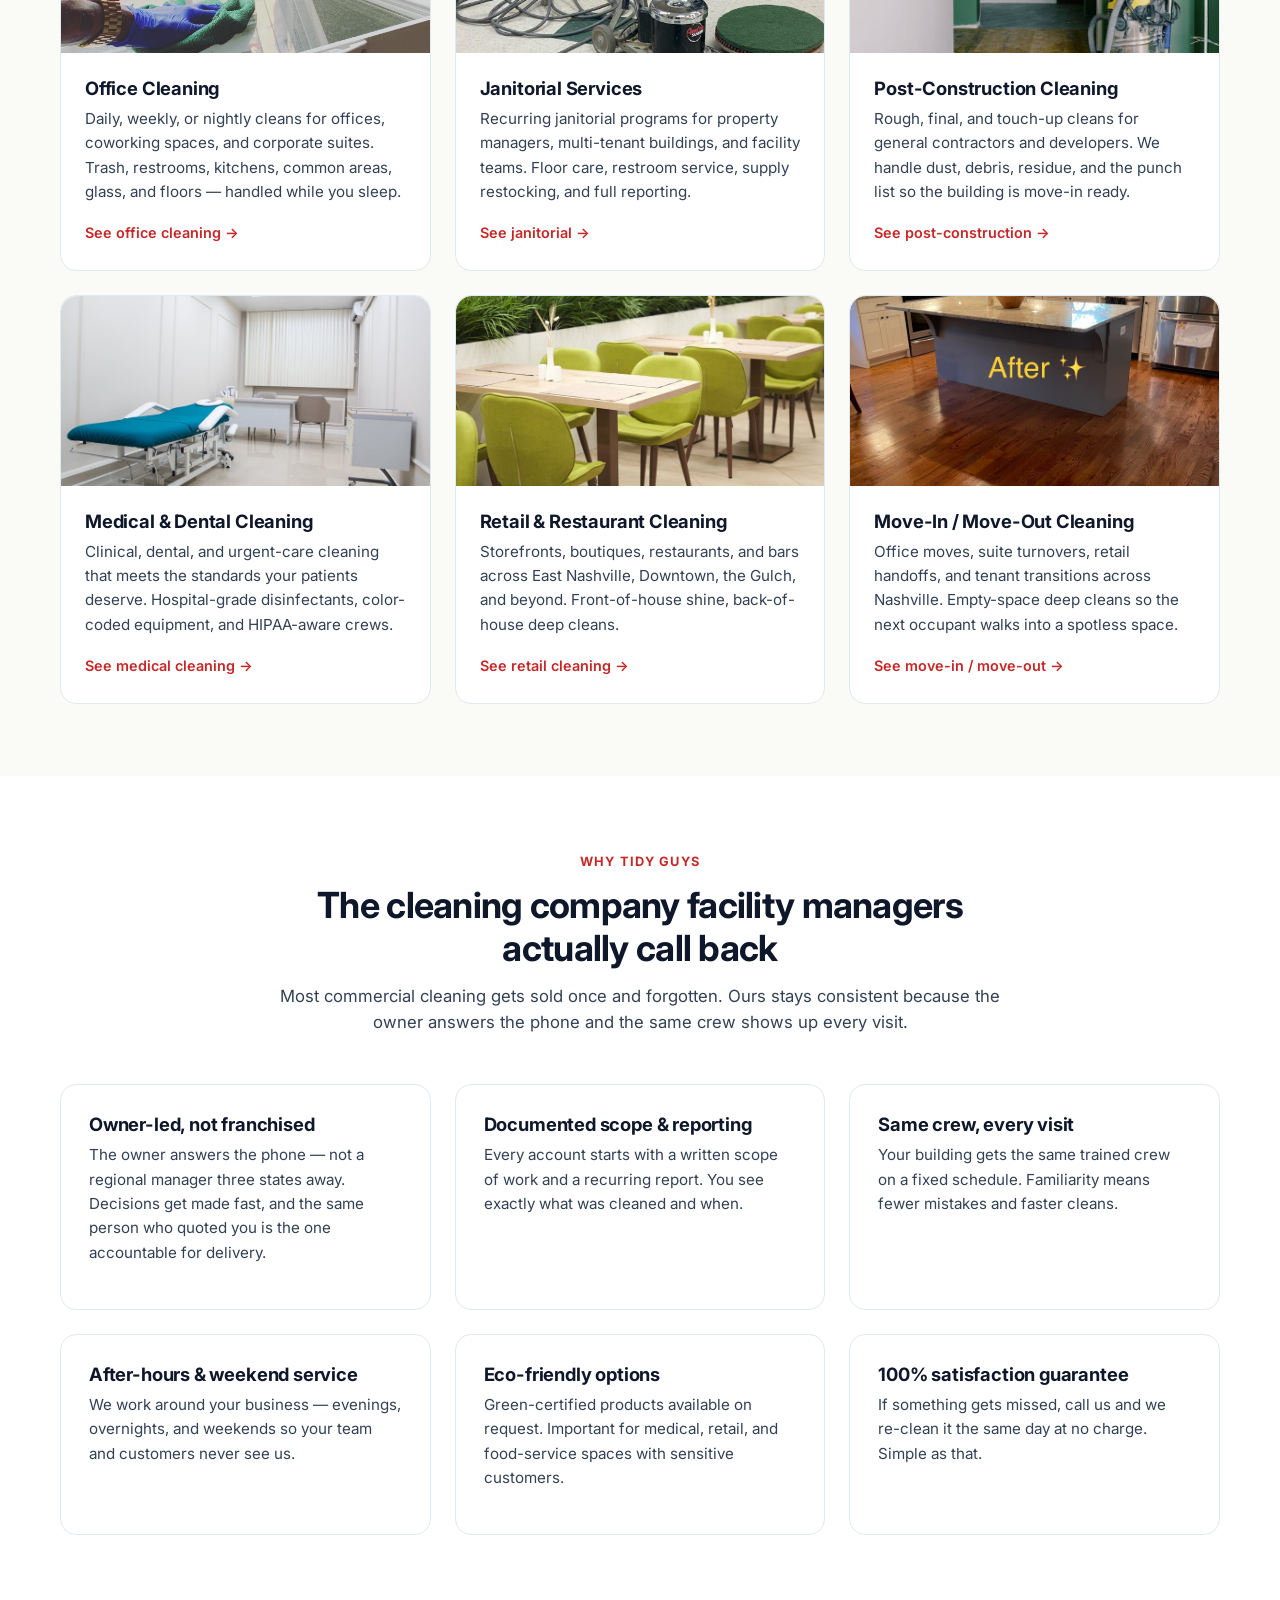
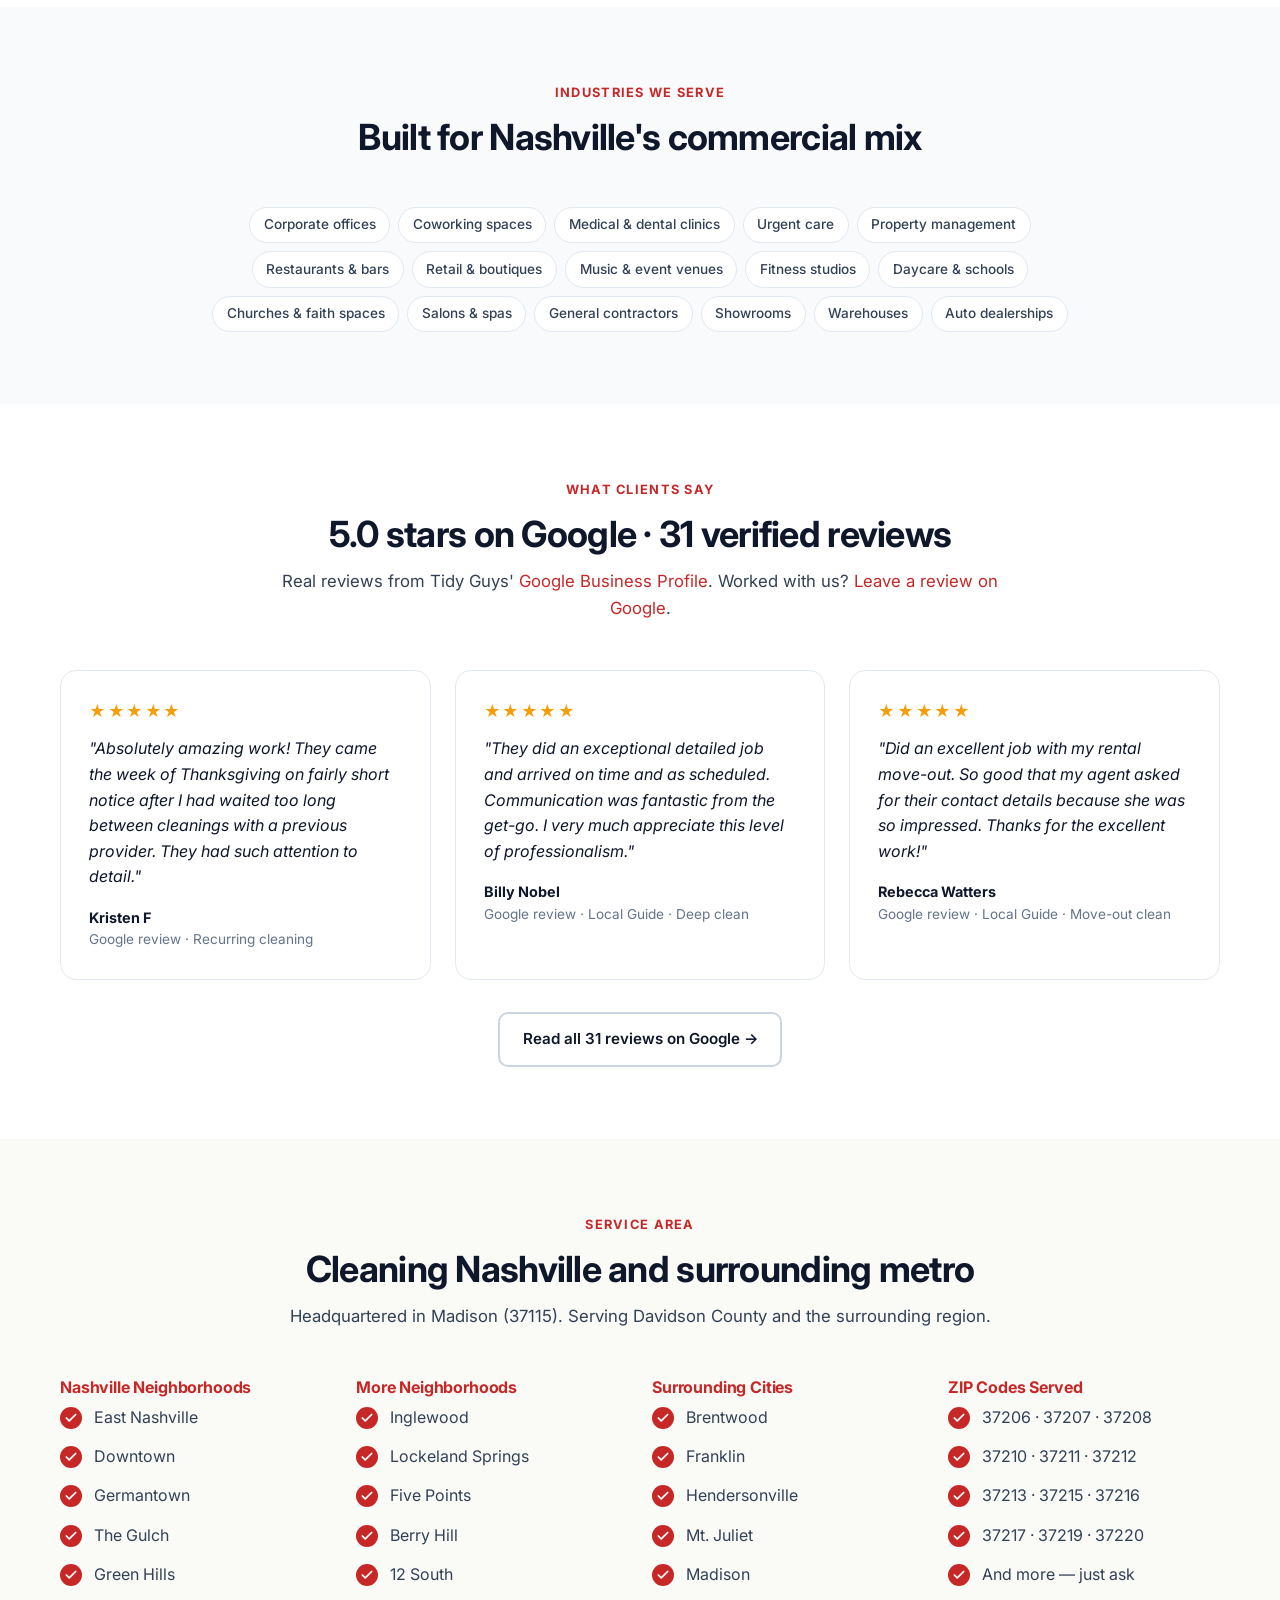
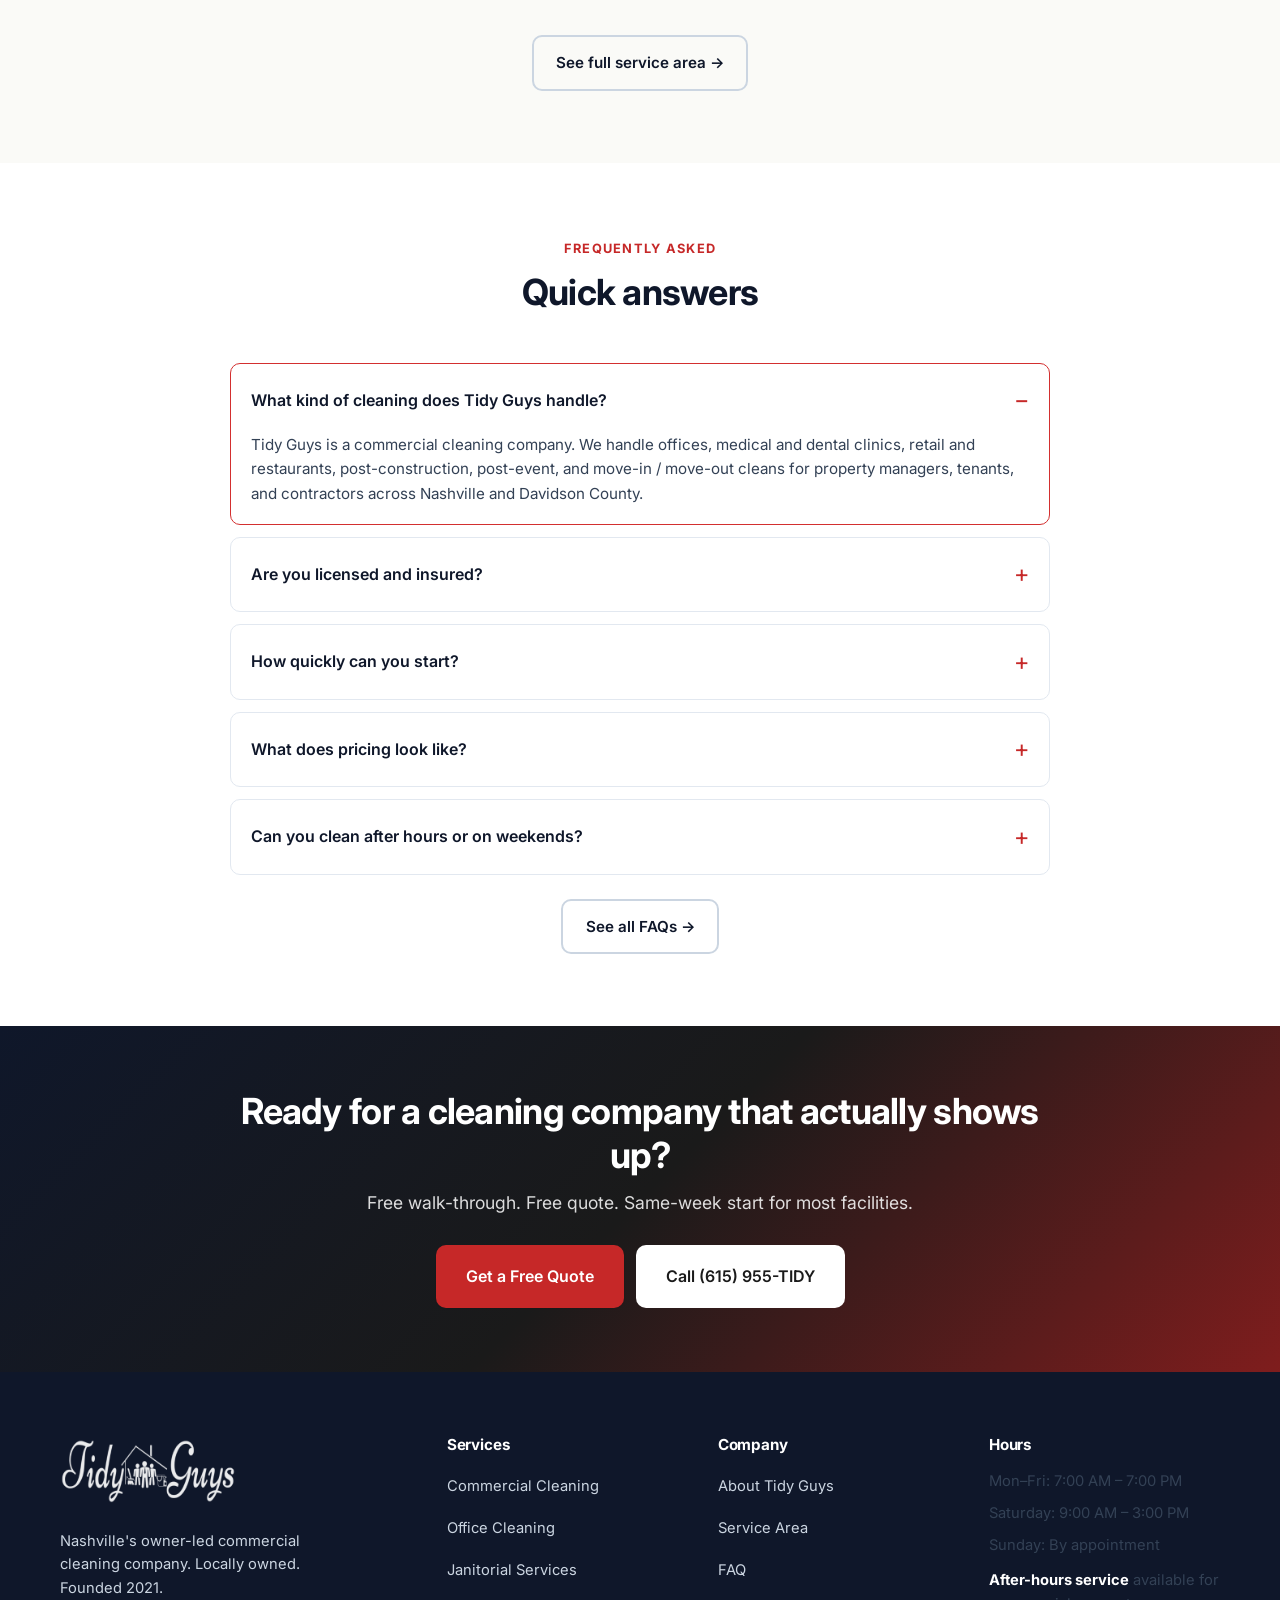
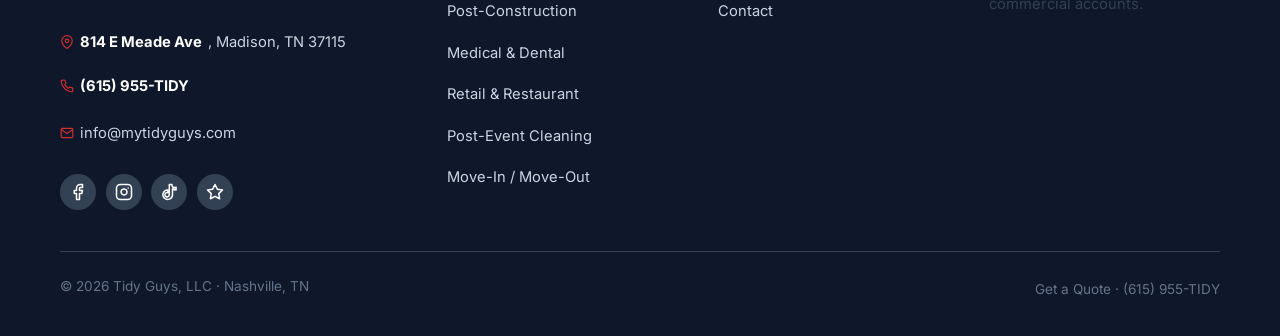
==== commit 799eb485: "Fix restaurant card — swap to stock photo Replaced tg-real-restaurant.jpg (Boom Bazz, not a TG clien" ====
--- a/index.html
+++ b/index.html
@@ -381,7 +381,7 @@
 
       <article class="card card-photo">
         <div class="card-img-wrap">
-          <img src="/images/tg-real-restaurant.jpg" alt="Clean restaurant dining room set for service — Tidy Guys" loading="lazy">
+          <img src="/images/stock-restaurant.jpg" alt="Clean restaurant dining room ready for service" loading="lazy">
         </div>
         <div class="card-body">
           <h3>Retail &amp; Restaurant Cleaning</h3>
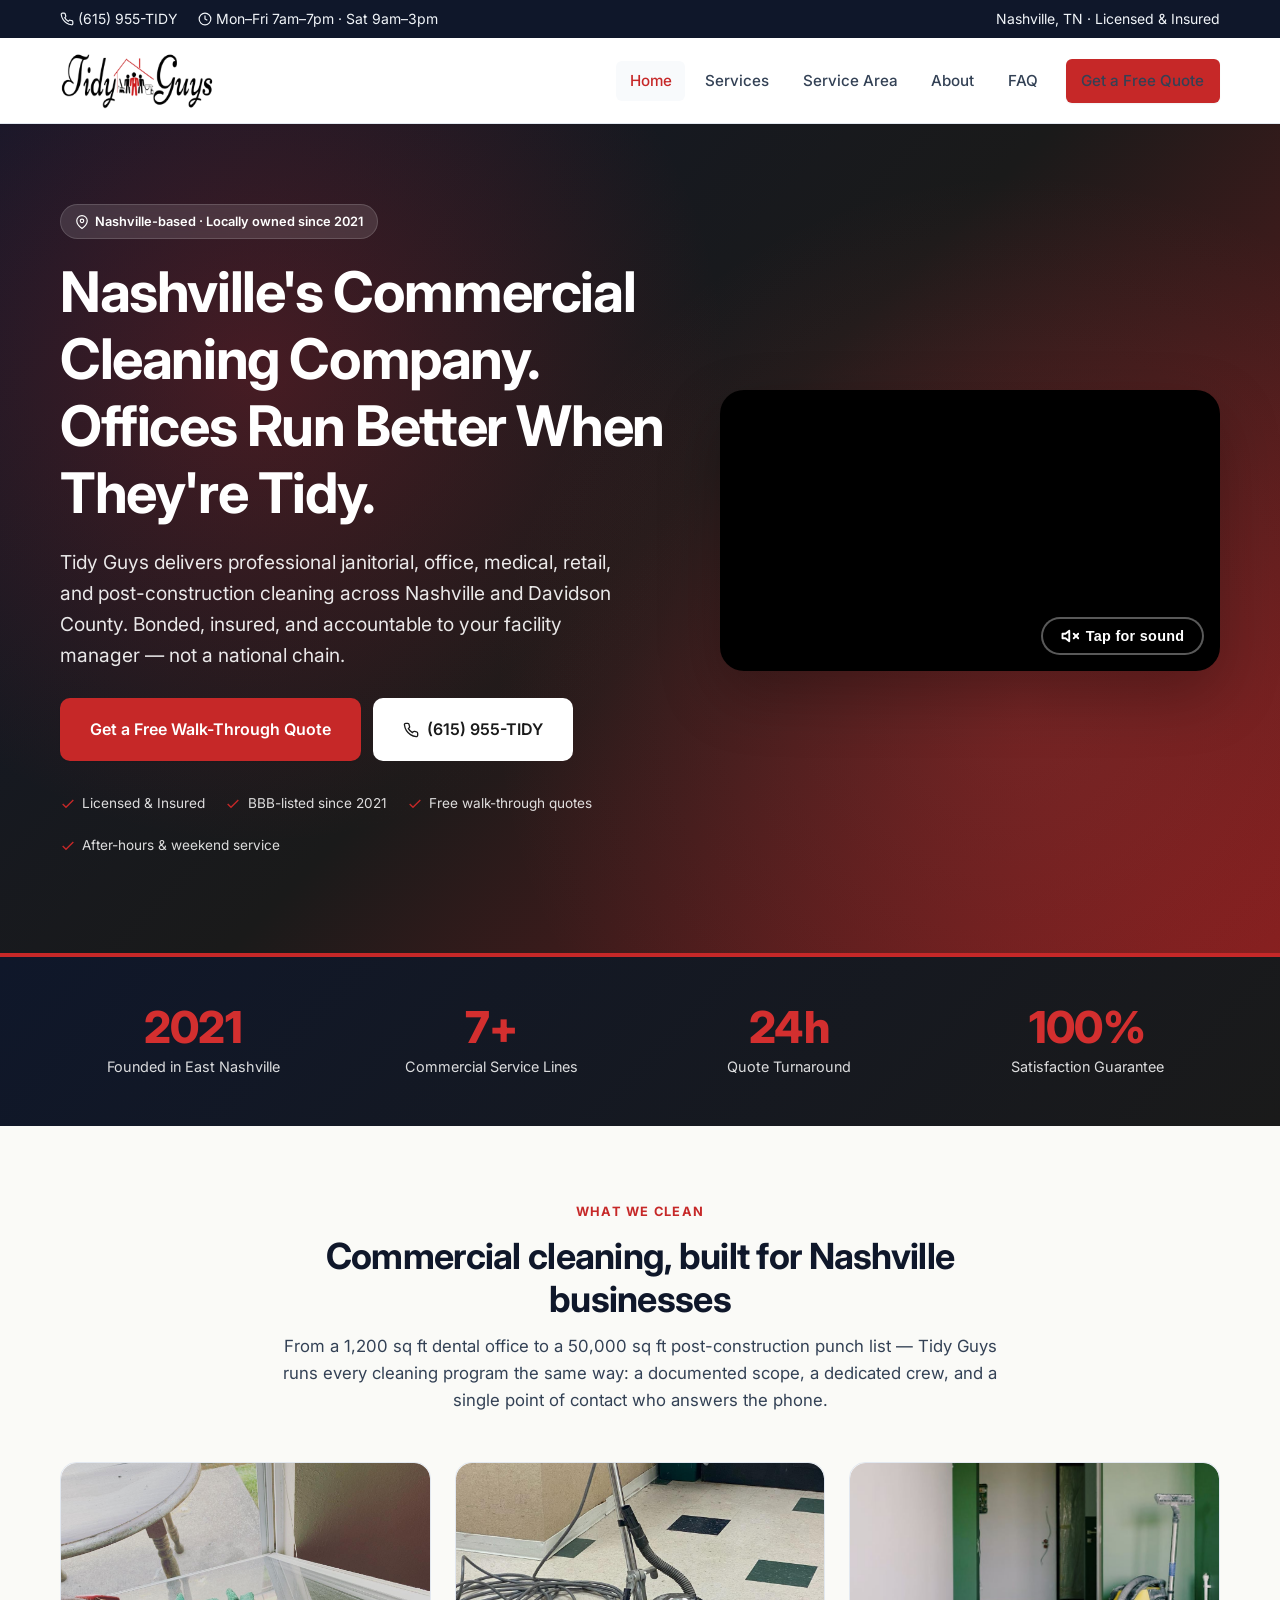
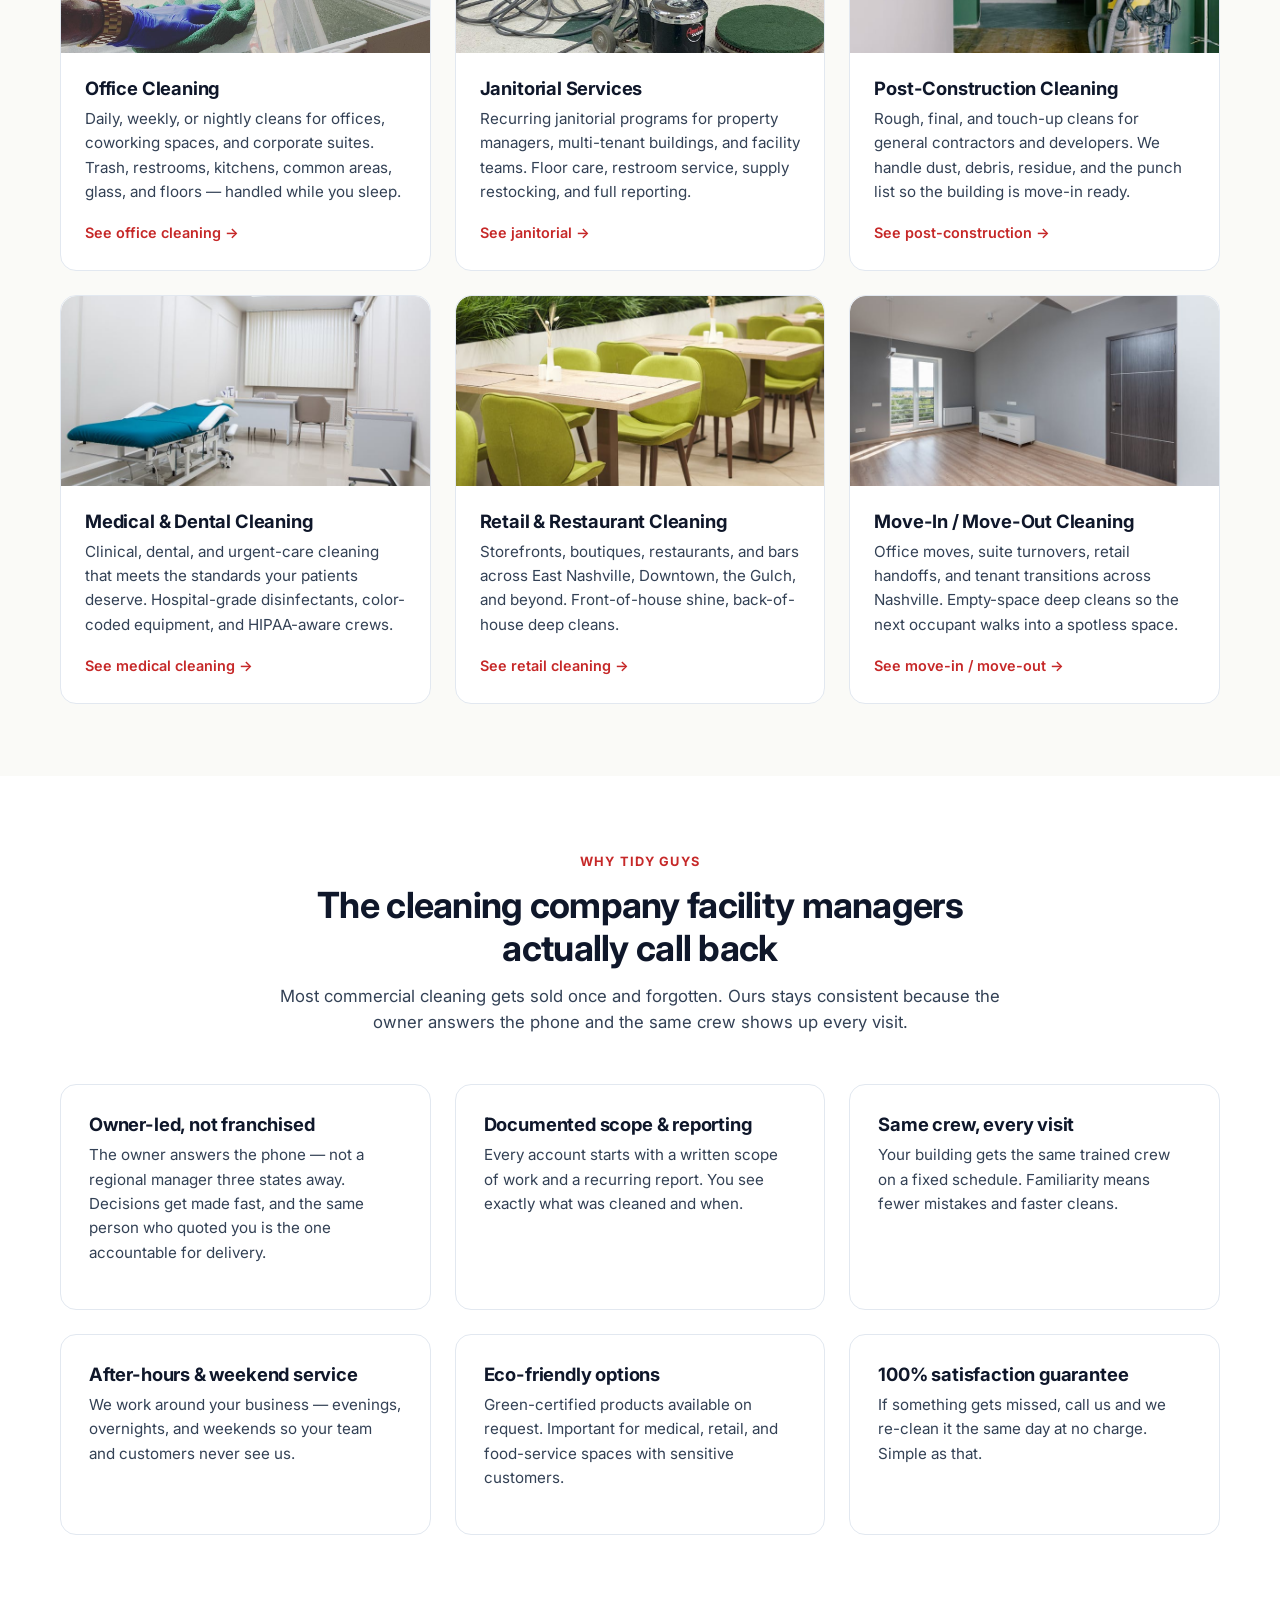
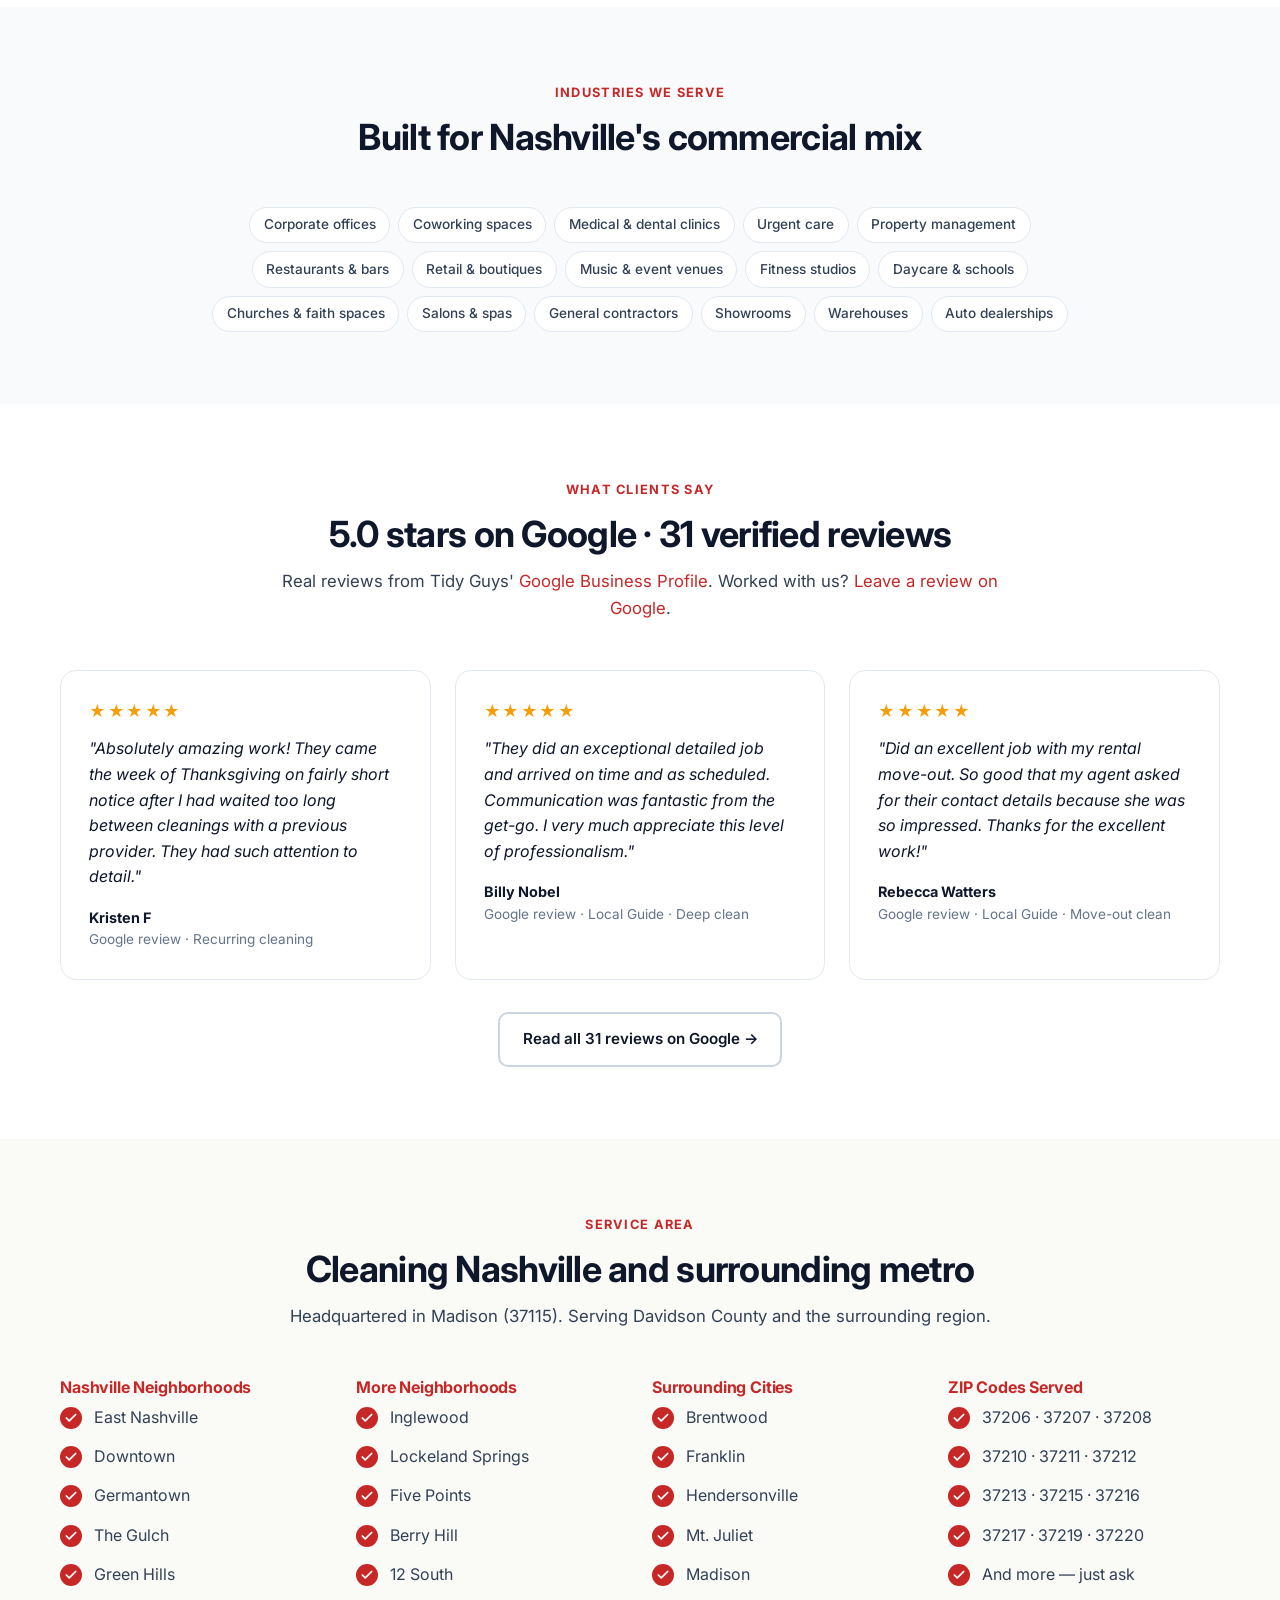
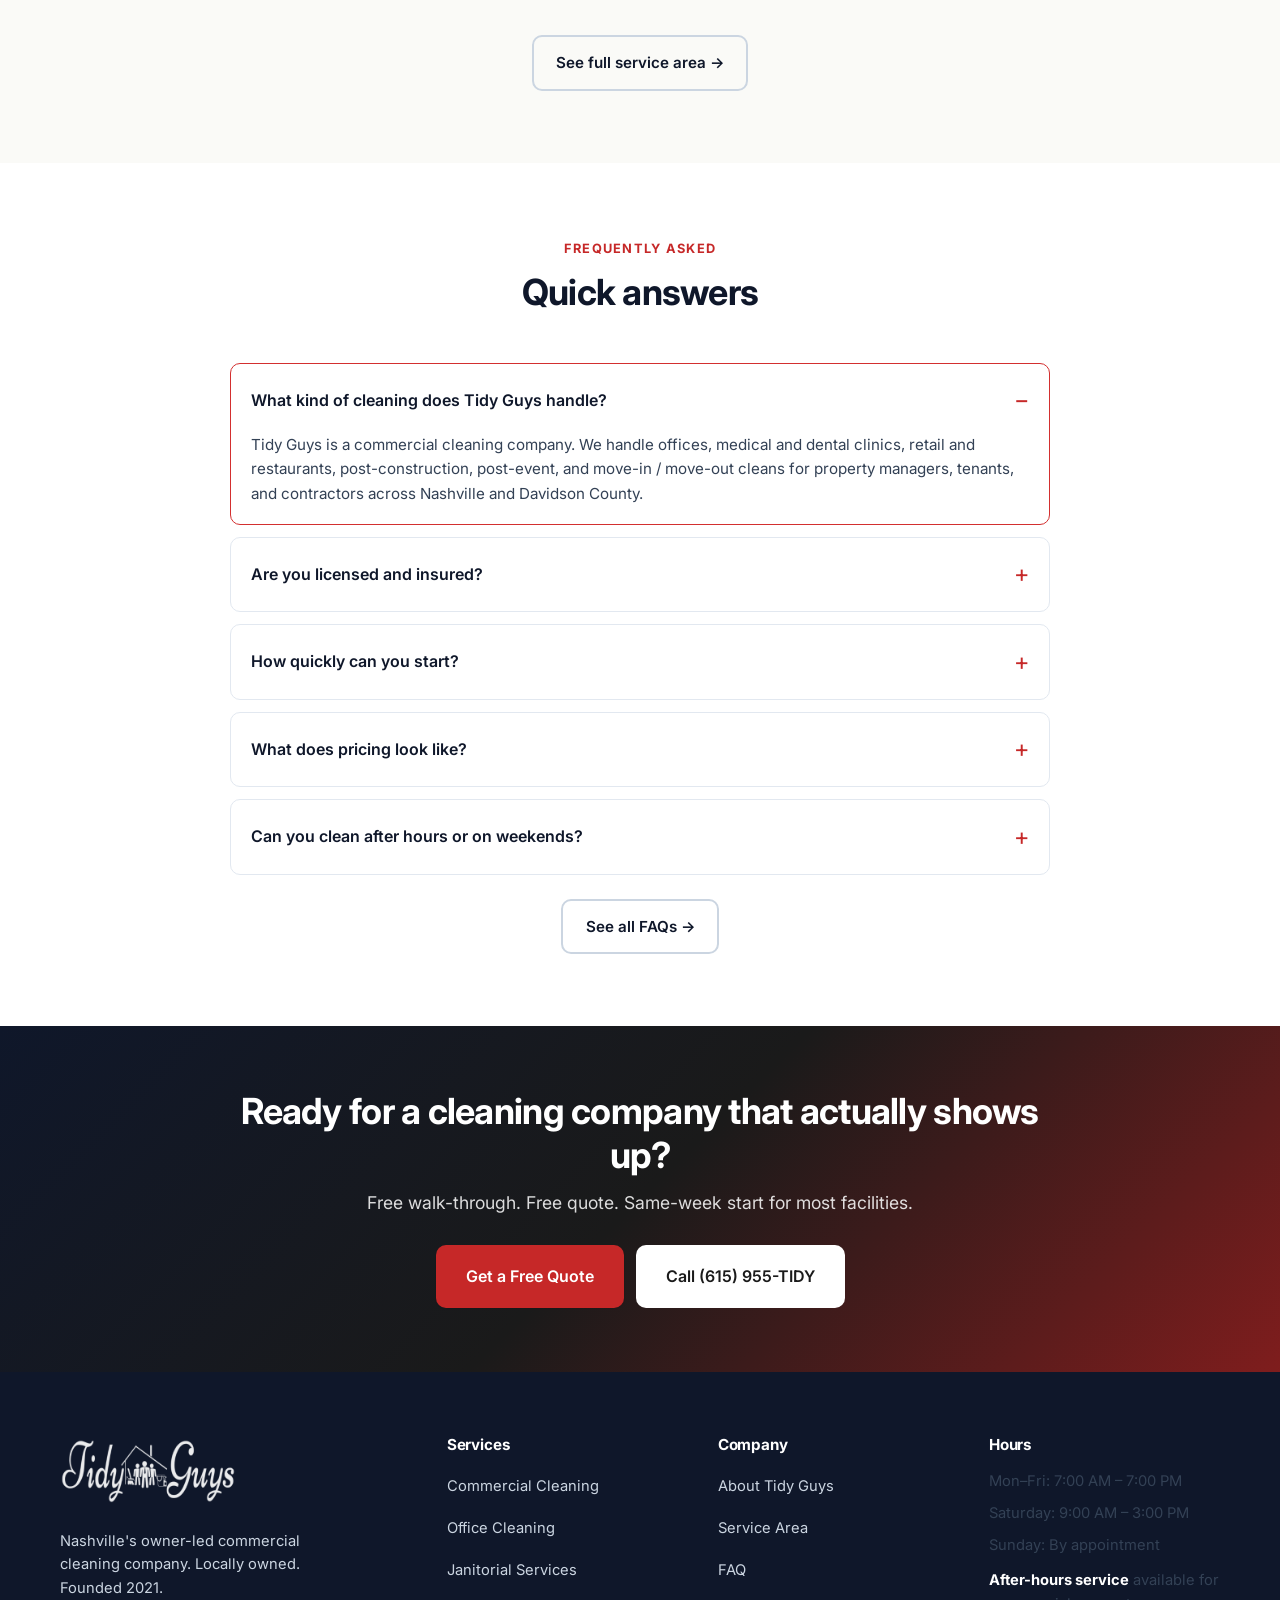
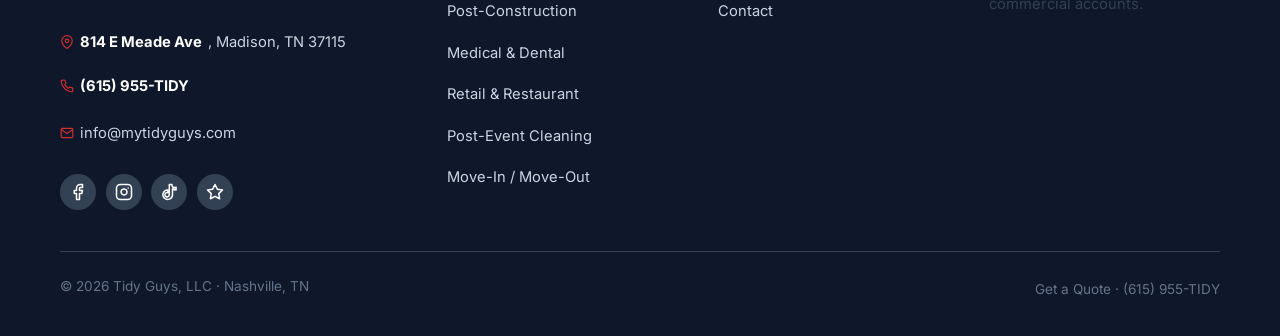
==== commit aae1ff8e: "Home page: swap move-in/out photo for stock image tg-real-moveinout.jpg has 'After' text baked in, m" ====
--- a/index.html
+++ b/index.html
@@ -14,14 +14,16 @@
 <meta property="og:url" content="https://mytidyguys.com/">
 <meta property="og:title" content="Tidy Guys | Commercial Cleaning &amp; Janitorial Services in Nashville, TN">
 <meta property="og:description" content="Nashville's go-to commercial cleaning and janitorial company. Offices, medical, retail, post-construction, and post-event cleaning. Get a free quote today.">
-<meta property="og:image" content="https://mytidyguys.com/og-image.jpg">
+<meta property="og:image" content="https://mytidyguys.com/images/tg-team.png">
+<meta property="og:image:width" content="1200">
+<meta property="og:image:height" content="800">
 <meta property="og:site_name" content="Tidy Guys">
 <meta property="og:locale" content="en_US">
 
 <meta name="twitter:card" content="summary_large_image">
 <meta name="twitter:title" content="Tidy Guys | Commercial Cleaning in Nashville, TN">
 <meta name="twitter:description" content="Nashville's commercial cleaning and janitorial company. Free quotes. Bonded and insured.">
-<meta name="twitter:image" content="https://mytidyguys.com/og-image.jpg">
+<meta name="twitter:image" content="https://mytidyguys.com/images/tg-team.png">
 
 <meta name="geo.region" content="US-TN">
 <meta name="geo.placename" content="Nashville">
@@ -392,7 +394,7 @@
 
       <article class="card card-photo">
         <div class="card-img-wrap">
-          <img src="/images/tg-real-moveinout.jpg" alt="Spotless kitchen after move-out clean — gleaming floors and cabinets" loading="lazy">
+          <img src="/images/stock-moveinout.jpg" alt="Empty room with clean hardwood floors ready for new tenant" loading="lazy">
         </div>
         <div class="card-body">
           <h3>Move-In / Move-Out Cleaning</h3>
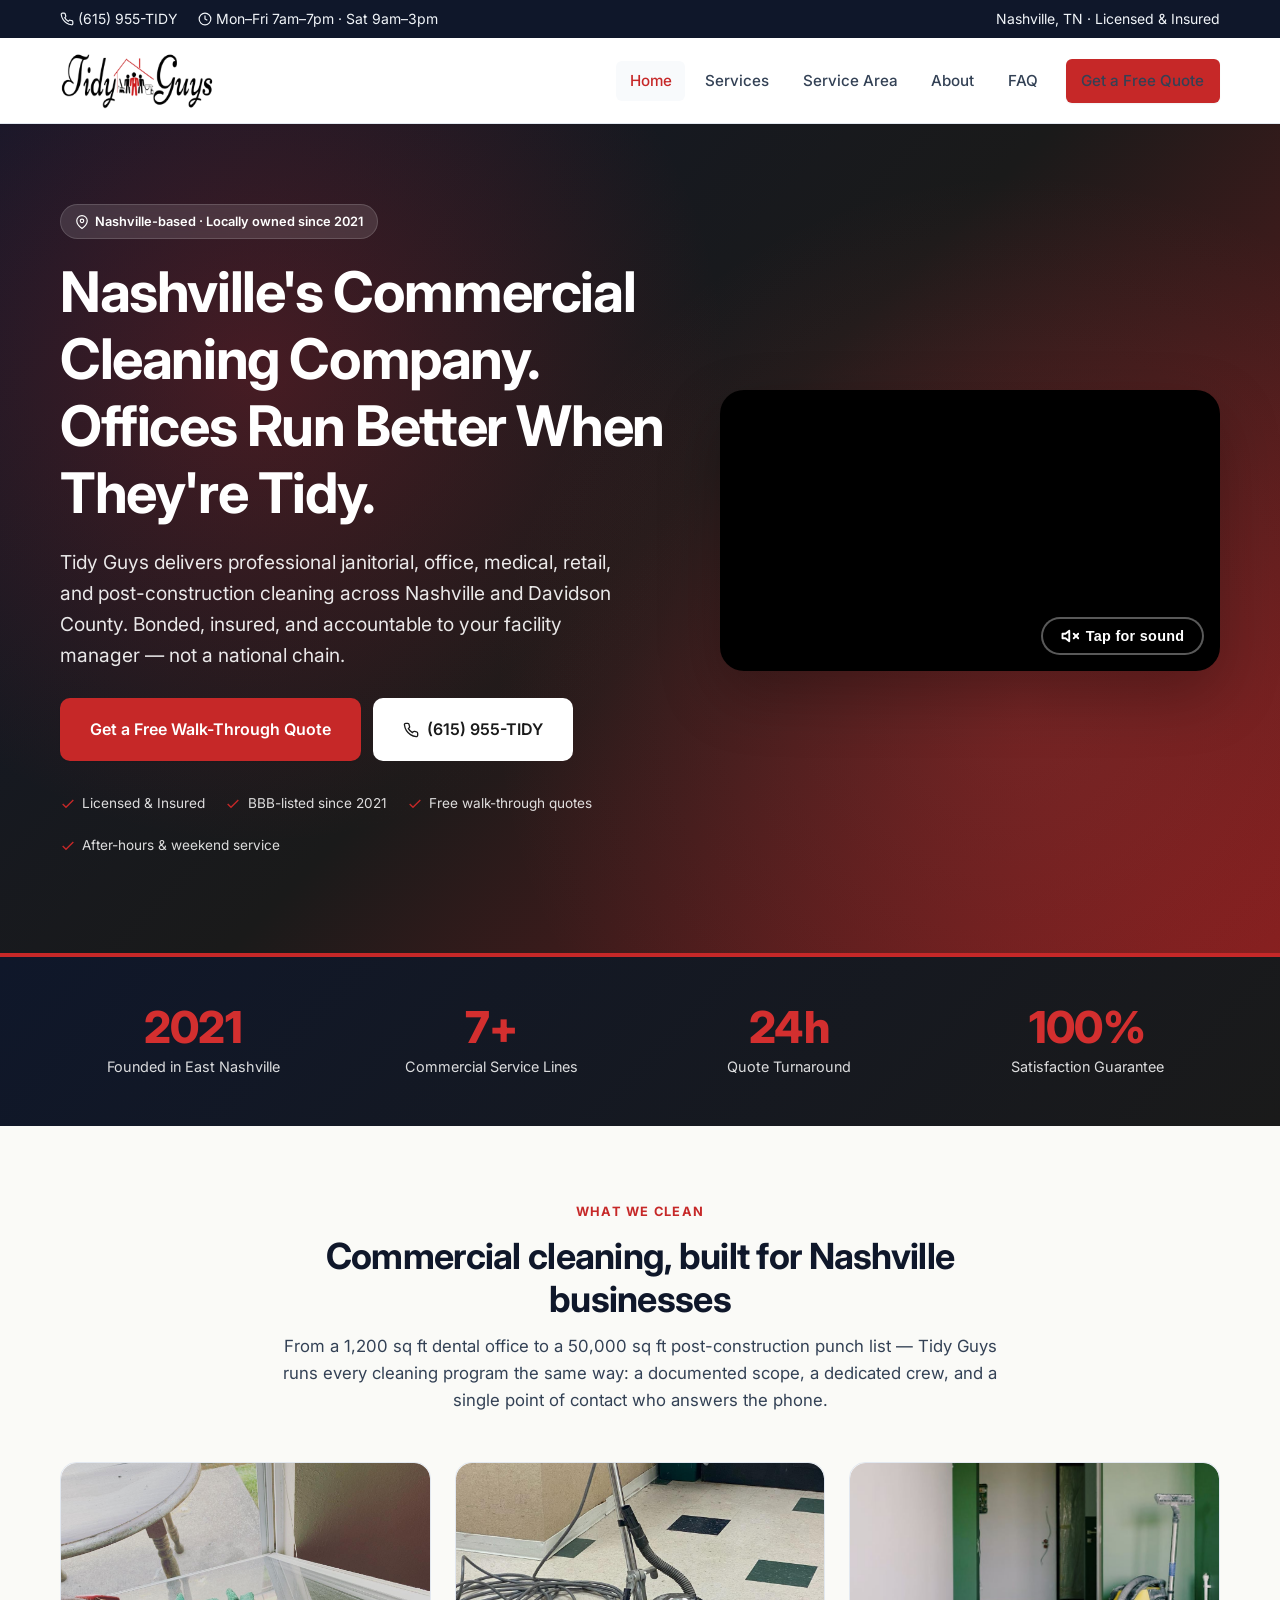
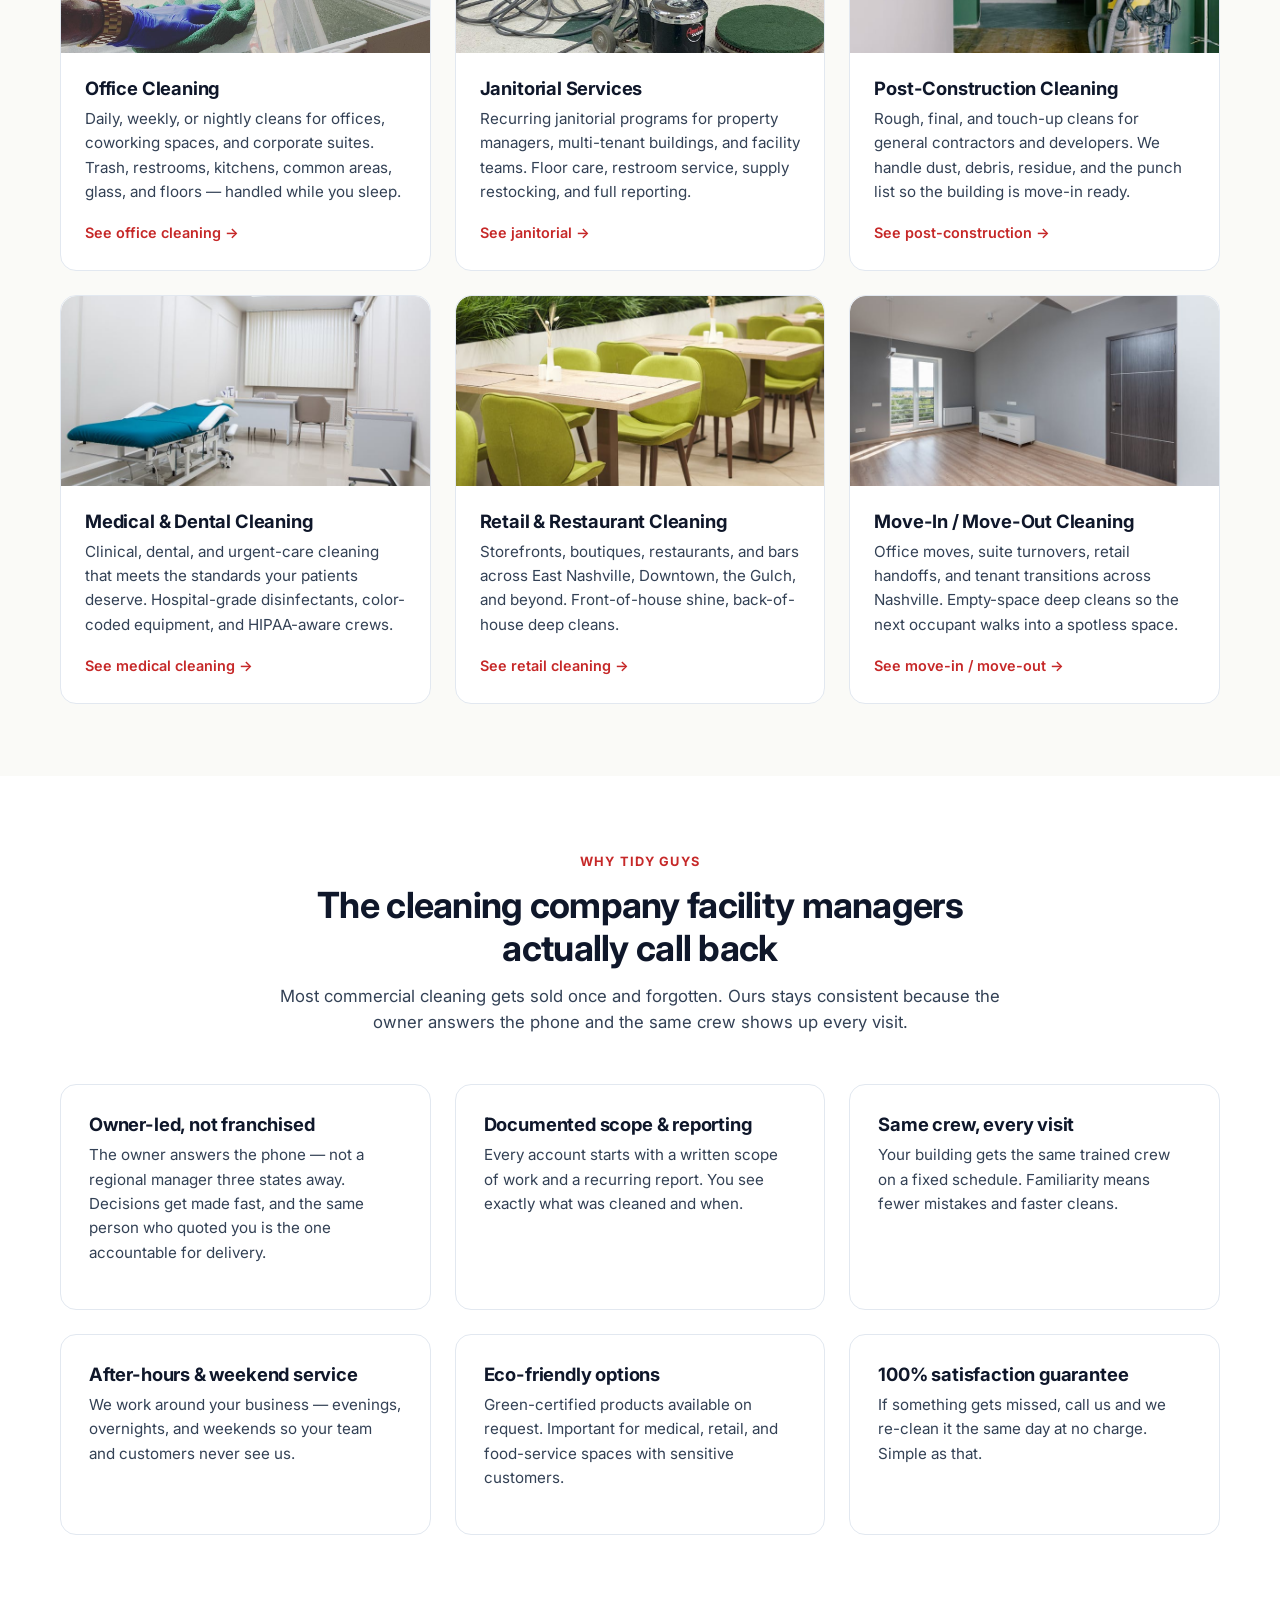
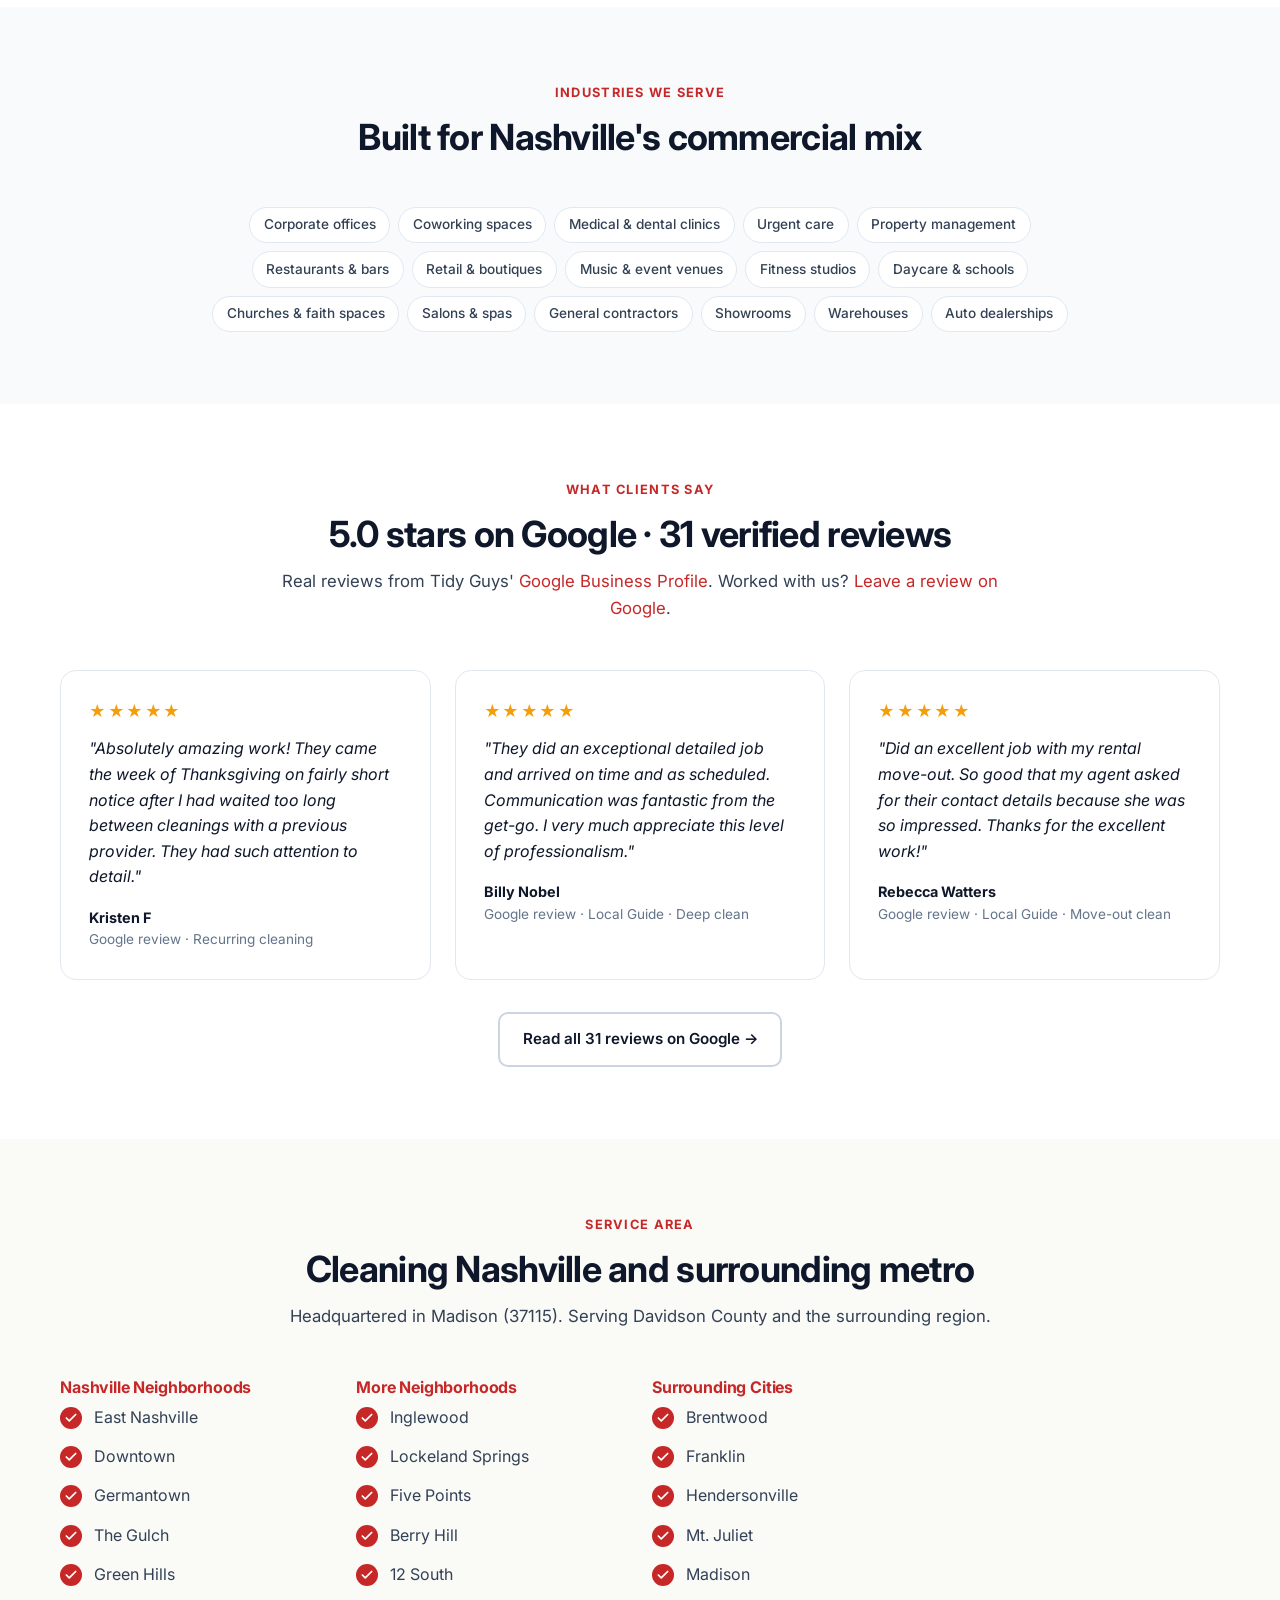
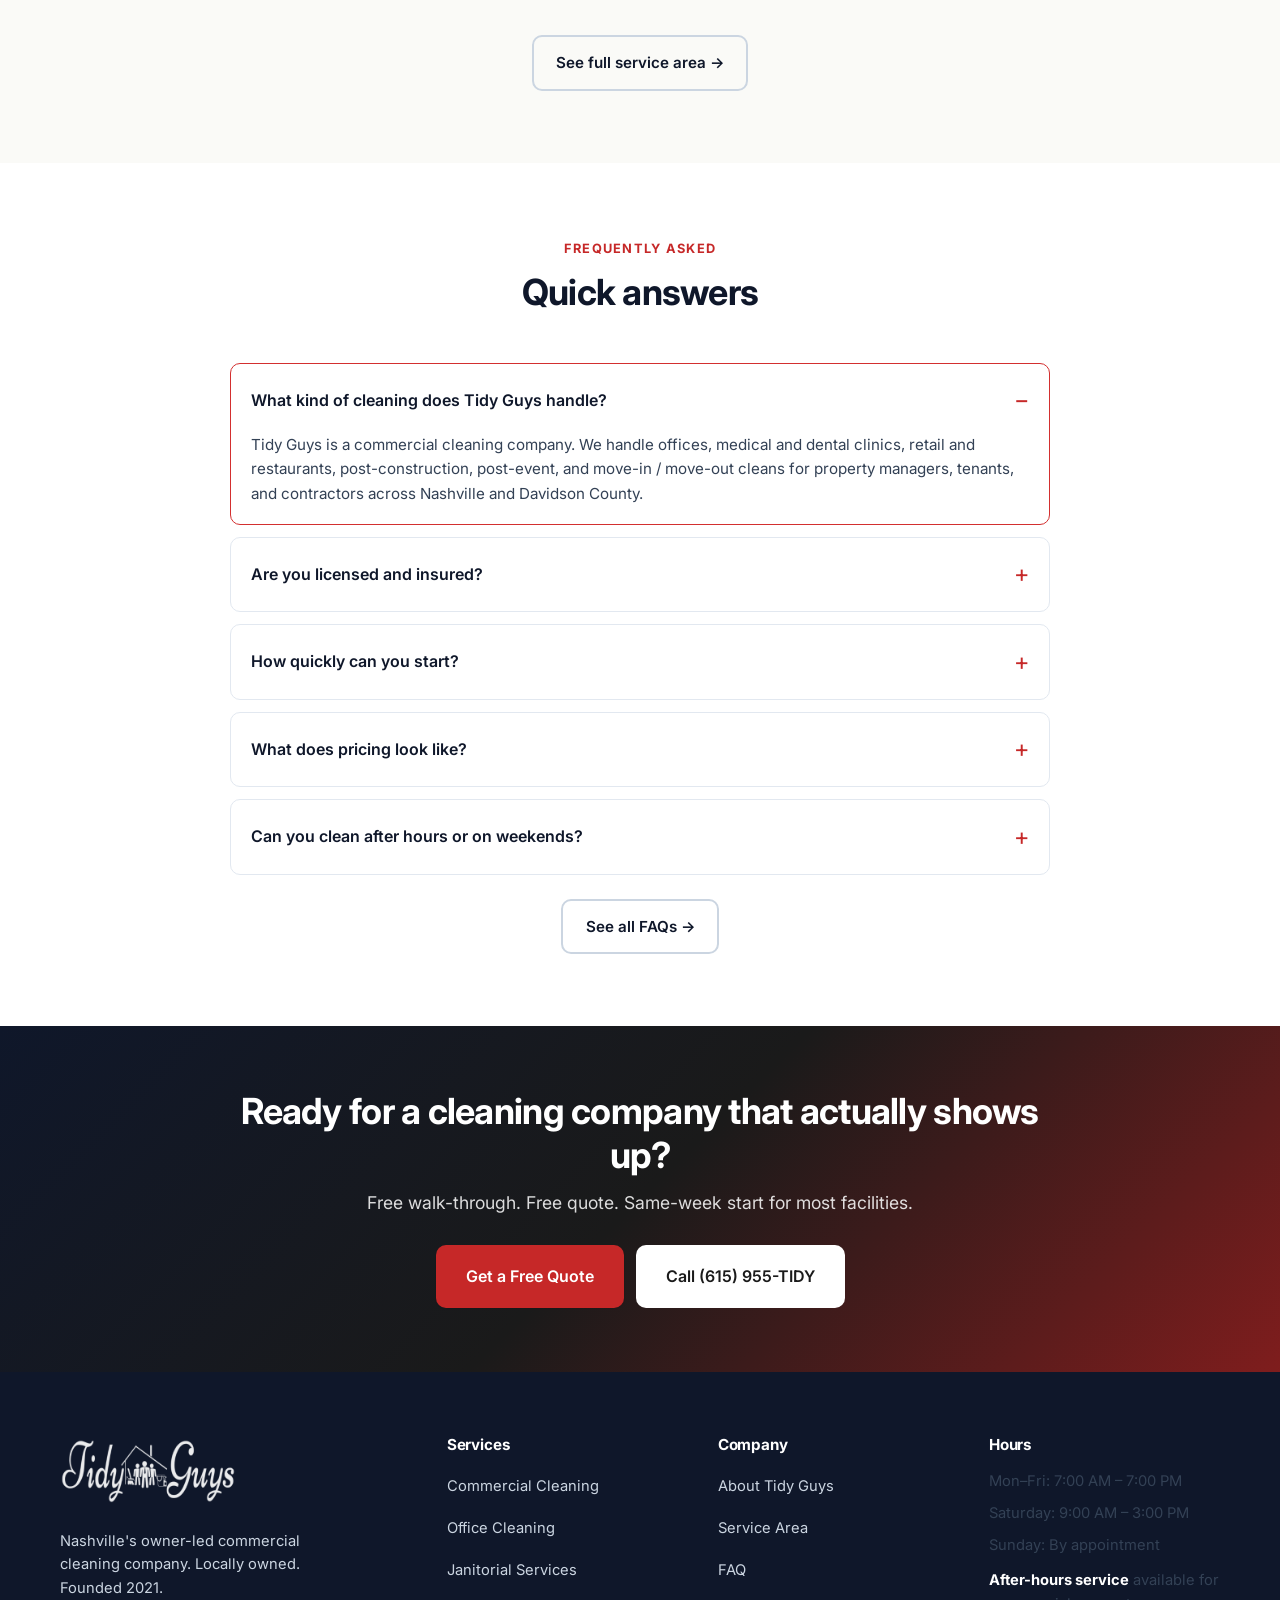
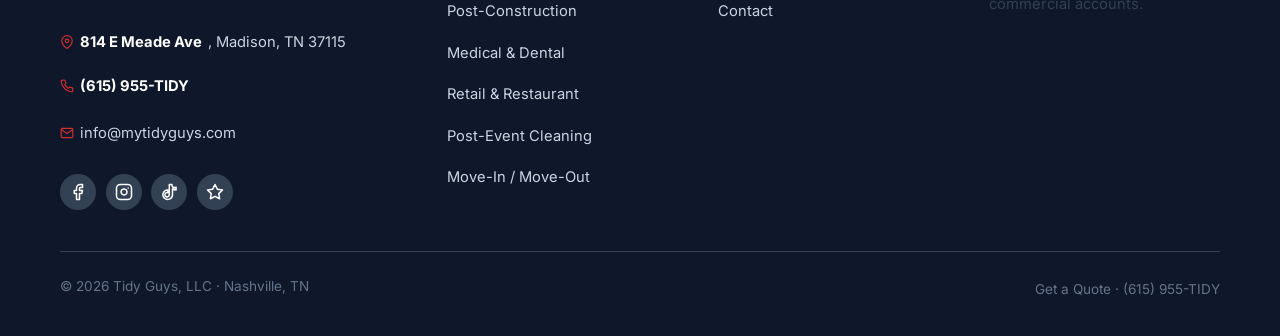
==== commit 3ef968f4: "Add GA4 tracking, form conversion event, remove zip codes - Google Analytics G-0H05C6T5EZ added to a" ====
--- a/index.html
+++ b/index.html
@@ -2,6 +2,14 @@
 <html lang="en">
 <head>
 <meta charset="UTF-8">
+<!-- Google tag (gtag.js) -->
+<script async src="https://www.googletagmanager.com/gtag/js?id=G-0H05C6T5EZ"></script>
+<script>
+  window.dataLayer = window.dataLayer || [];
+  function gtag(){dataLayer.push(arguments);}
+  gtag('js', new Date());
+  gtag('config', 'G-0H05C6T5EZ');
+</script>
 <meta name="viewport" content="width=device-width, initial-scale=1.0">
 <title>Tidy Guys | Commercial Cleaning &amp; Janitorial Services in Nashville, TN</title>
 <meta name="description" content="Tidy Guys is Nashville's commercial cleaning and janitorial company. Office, medical, retail, post-construction, and post-event cleaning across Davidson County. Call (615) 955-TIDY for a free quote.">
@@ -546,16 +554,6 @@
           <li>Madison</li>
         </ul>
       </div>
-      <div>
-        <h4 style="color:var(--teal-700);margin-bottom:0.5rem;">ZIP Codes Served</h4>
-        <ul class="feature-list">
-          <li>37206 · 37207 · 37208</li>
-          <li>37210 · 37211 · 37212</li>
-          <li>37213 · 37215 · 37216</li>
-          <li>37217 · 37219 · 37220</li>
-          <li>And more — just ask</li>
-        </ul>
-      </div>
     </div>
     <div style="text-align:center;margin-top:2rem;">
       <a href="/service-area.html" class="btn btn-ghost">See full service area →</a>
